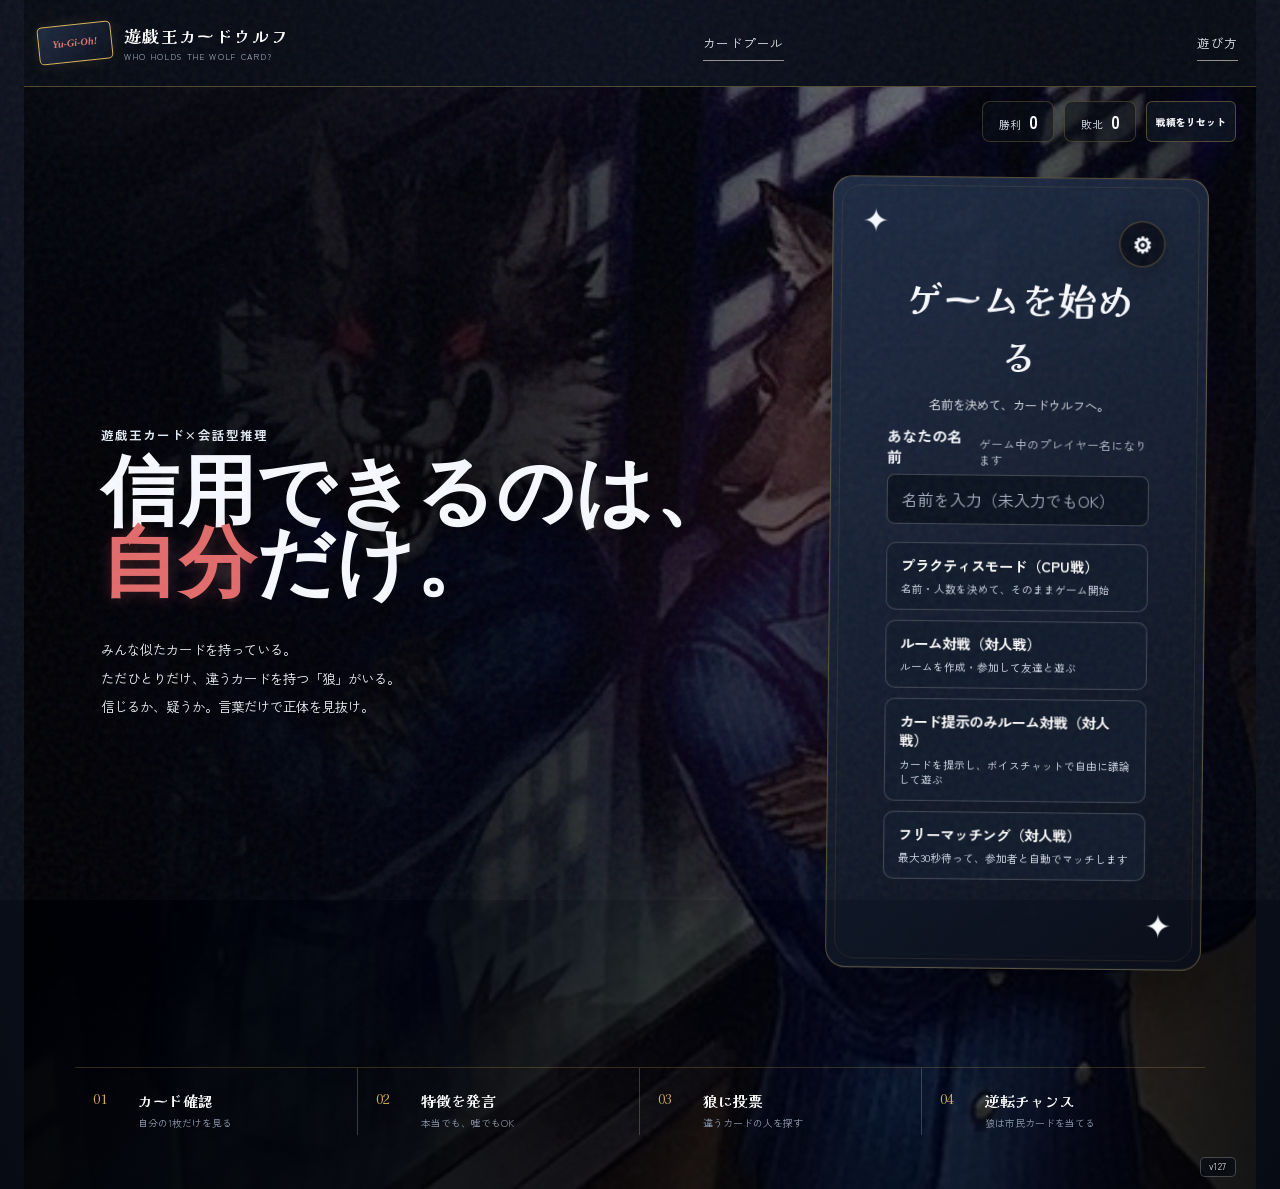
==== index.html @ 49af171d "Add files via upload" ====
<!DOCTYPE html>
<html lang="ja" data-debug-mode="false">
<head>
    <script>document.documentElement.dataset.debugMode=new URLSearchParams(location.search).get("debug")==="1"?"true":"false";</script>
    <meta charset="UTF-8">
    <meta name="viewport" content="width=device-width, initial-scale=1.0">
    <meta name="theme-color" content="#111827">
    <meta name="description" content="遊戯王カードを使って狼カードを見つける会話型推理ゲーム「遊戯王カードウルフ」">
    <title>遊戯王カードウルフ | 会話型カード推理ゲーム</title>
    <link rel="preconnect" href="https://fonts.googleapis.com">
    <link rel="preconnect" href="https://fonts.gstatic.com" crossorigin>
    <link href="https://fonts.googleapis.com/css2?family=Kaisei+Decol:wght@500;700&family=Zen+Kaku+Gothic+New:wght@400;500;700&display=swap" rel="stylesheet">
    <link rel="stylesheet" href="styles.css?v=v127">
</head>
<body>
    <div class="grain" aria-hidden="true"></div>

    <header class="site-header ygo-header">
        <a class="brand" href="#" aria-label="遊戯王カードウルフ トップ">
            <span class="brand-mark ygo-mark" aria-hidden="true"><span>Yu-Gi-Oh!</span></span>
            <span class="brand-copy">
                <strong>遊戯王カードウルフ</strong>
                <small>WHO HOLDS THE WOLF CARD?</small>
            </span>
        </a>
        <button class="text-button" id="poolButton" type="button">カードプール</button>
        <button class="text-button" id="rulesButton" type="button">遊び方</button>
    </header>

    <main>
        <section class="setup-screen" id="setupScreen">
            <div class="hero-copy"><p class="hero-kicker">遊戯王カード×会話型推理</p>
                
                <h1><span class="hero-catch"><span class="catch-line-one">信用できるのは、</span><span class="catch-line-two"><span class="catch-self">自分</span>だけ。</span></span></h1>
                <p class="hero-lead">
                    みんな似たカードを持っている。<br>
                    ただひとりだけ、違うカードを持つ「狼」がいる。<br>
                    信じるか、疑うか。言葉だけで正体を見抜け。
                </p>
                <div class="hero-wolf-art" aria-hidden="true"><img src="assets/wolf-art.jpg" alt=""></div>
            </div>

            <div class="setup-card ygo-setup-card">
                <span class="corner corner-top">✦</span>
                <span class="corner corner-bottom">✦</span>
                <div class="setup-inner">
                    <h2>ゲームを始める</h2>
                    <p>名前を決めて、カードウルフへ。</p>

                    <div class="name-field">
                        <label for="playerName"><strong>あなたの名前</strong><span>ゲーム中のプレイヤー名になります</span></label>
                        <input id="playerName" type="text" maxlength="12" placeholder="名前を入力（未入力でもOK）" autocomplete="off">
                    </div>

                    <div class="mode-select" role="group" aria-label="ゲームモード">
                        <button class="mode-button practice-mode-button" id="soloModeButton" type="button" aria-label="プラクティスモード（CPU戦）">
                            <strong>プラクティスモード（CPU戦）</strong><span>名前・人数を決めて、そのままゲーム開始</span>
                        </button>
                        <button class="mode-button online-mode-button" id="onlineModeButton" type="button" aria-label="ルーム対戦（対人戦）">
                            <strong>ルーム対戦（対人戦）</strong><span>ルームを作成・参加して友達と遊ぶ</span>
                        </button>
                        <button class="mode-button voice-mode-button" id="voiceModeButton" type="button" aria-label="カード提示のみルーム対戦（対人戦）">
                            <strong>カード提示のみルーム対戦（対人戦）</strong><span>カードを提示し、ボイスチャットで自由に議論して遊ぶ</span>
                        </button>
                        <button class="mode-button free-match-mode-button" id="freeMatchButton" type="button" aria-label="フリーマッチング（対人戦）">
                            <strong>フリーマッチング（対人戦）</strong><span>最大30秒待って、参加者と自動でマッチします</span>
                        </button>
                    </div>

                    <div class="setup-actions">
                        <button class="settings-gear-button" id="advancedSettingsButton" type="button" aria-label="ルール設定を開く" title="ルール設定">
                            <span aria-hidden="true">⚙</span>
                            <span>ルール設定</span>
                        </button>
                    </div>
                </div>
            </div>

            <div class="setup-score setup-score-floating" aria-label="戦績">
                <div><span>勝利</span><strong id="winCount">0</strong></div>
                <div><span>敗北</span><strong id="lossCount">0</strong></div>
                <button class="reset-score-button" id="resetScoreButton" type="button">戦績をリセット</button>
            </div>

            <span class="build-version" aria-label="ゲームバージョン v127">v127</span>


            <ol class="rule-strip" aria-label="ゲームの流れ">
                <li><span>01</span><strong>カード確認</strong><small>自分の1枚だけを見る</small></li>
                <li><span>02</span><strong>特徴を発言</strong><small>本当でも、嘘でもOK</small></li>
                <li><span>03</span><strong>狼に投票</strong><small>違うカードの人を探す</small></li>
                <li><span>04</span><strong>逆転チャンス</strong><small>狼は市民カードを当てる</small></li>
            </ol>
        </section>

        <section class="game-screen" id="gameScreen" hidden>
            <div class="game-heading">
                <div>
                    <p class="phase-label" id="phaseLabel">PHASE 1 / 特徴を話す</p>
                    <h1 id="phaseTitle">カードを確認しよう</h1>
                </div>
                <div class="game-heading-actions">
                    <div class="game-score" aria-label="戦績">
                        <div><span>勝利</span><strong id="gameWinCount">0</strong></div>
                        <div><span>敗北</span><strong id="gameLossCount">0</strong></div>
                    </div>
                    <button class="text-button" id="restartButton" type="button">部屋を退出</button>
                </div>
            </div>

            <div class="game-layout">
                <div class="game-top-row">
                    <section class="your-card-panel" aria-labelledby="yourCardTitle">
                        <div class="panel-heading">
                            <div>
                                <p>YOUR CARD</p>
                                <h2 id="yourCardTitle">あなたのカード</h2>
                            </div>
                        </div>
                        <div class="playing-card" id="yourCard"></div>
                    </section>

                    <section class="table-panel player-talk-panel" aria-label="プレイヤーと発言内容">
                        <div class="table-felt">
                            <div class="deck-mark ygo-deck-mark" aria-hidden="true">
                                <span>✦</span>
                                <strong>Yu-Gi-Oh!<br>CARD WOLF</strong>
                                <span>✦</span>
                            </div>
                            <div class="players" id="players"></div>
                        </div>
                    </section>
                </div>

                <section class="action-panel" id="actionPanel" aria-live="polite"></section>
            </div>

            <section class="talk-log" aria-labelledby="talkLogTitle">
                <div class="log-heading">
                    <p id="talkLogTitle">TABLE TALK</p>
                    <span id="logCount">0 messages</span>
                </div>
                <div class="log-list" id="talkLog"></div>
            </section>
        </section>
    </main>


    <dialog class="rules-dialog online-dialog" id="onlineDialog">
        <button class="dialog-close" id="closeOnlineButton" type="button" aria-label="閉じる">×</button>
        <p class="step-label">ONLINE</p>
        <h2 id="onlineDialogTitle">オンラインモード</h2>
        <p class="dialog-note" id="onlineDialogNote">同じURLから参加し、ルームコードで同じゲームに入ります。最大8人。人間が3人未満ならCPUを自動追加します。</p>

        <div class="online-actions">
            <button class="primary-button compact" id="createRoomButton" type="button"><span>新しい部屋を作る</span><span>＋</span></button>
            <div class="join-room-row">
                <input id="roomCodeInput" maxlength="4" minlength="4" inputmode="text" autocomplete="off" placeholder="ルームコード">
                <button class="secondary-button" id="joinRoomButton" type="button">参加</button>
            </div>
        </div>

        <div class="online-lobby" id="onlineLobby" hidden>
            <div class="room-code-card">
                <span>ROOM CODE</span>
                <strong id="onlineRoomCode">----</strong>
                <small>このコードを友達に伝えてください</small>
            </div>
            <div class="online-lobby-head">
                <strong>参加メンバー</strong>
                <span id="onlineLobbyStatus">接続中…</span>
            </div>
            <div class="online-player-list" id="onlinePlayerList"></div>
            <div class="online-player-limit-setting" id="onlinePlayerLimitSettingRow" data-room-setting="max-players">
                <label for="onlineMaxPlayers"><strong>最大人数</strong><span>3〜8人から選択</span></label>
                <select id="onlineMaxPlayers">
                    <option value="3">3人</option>
                    <option value="4" selected>4人</option>
                    <option value="5">5人</option>
                    <option value="6">6人</option>
                    <option value="7">7人</option>
                    <option value="8">8人</option>
                </select>
            </div>
            <div class="online-cpu-setting" id="onlineCpuSettingRow">
                <label for="onlineCpuCount"><strong>CPU追加</strong><span>0人が基本。3人未満なら自動追加</span></label>
                <select id="onlineCpuCount">
                    <option value="0" selected>0人</option>
                    <option value="1">1人</option>
                    <option value="2">2人</option>
                    <option value="3">3人</option>
                </select>
            </div>
            <div class="online-voice-setting" id="onlineVoiceSettingRow" hidden>
                <label class="discussion-time-label" for="onlineDiscussionMinutes"><strong>議論時間</strong><select id="onlineDiscussionMinutes"><option value="60">1分</option><option value="120" selected>2分</option><option value="180">3分</option><option value="300">5分</option></select></label>
                <small class="voice-mode-note">ボイスチャットで自由に議論し、発言ボタンを使わずに遊びます。</small>
            </div>
            <button class="primary-button compact" id="onlineStartButton" type="button"><span>ホストがゲームを開始</span><span>→</span></button>
            <button class="text-button online-leave-button" id="leaveRoomButton" type="button">部屋を退出</button>
        </div>
    </dialog>

    <dialog class="rules-dialog settings-dialog" id="settingsDialog">
        <button class="dialog-close" id="closeSettingsButton" type="button" aria-label="閉じる">×</button>
        <p class="step-label">ADVANCED SETTINGS</p>
        <h2>ルール設定</h2>
        <p class="dialog-note">ゲームの追加設定はここで変更できます。</p>
        <div class="game-settings advanced-settings" aria-label="ルール設定">
            <div class="setting-row">
                <label for="practicePlayerCount"><strong>プラクティスモードの人数設定</strong><span>CPU戦で遊ぶ人数を3〜8人から選択します</span></label>
                <select id="practicePlayerCount">
                    <option value="3">3人</option>
                    <option value="4" selected>4人（おすすめ）</option>
                    <option value="5">5人</option>
                    <option value="6">6人</option>
                    <option value="7">7人</option>
                    <option value="8">8人</option>
                </select>
            </div>
            <div class="setting-row">
                <label for="cardPoolSize"><strong>カードプール選択</strong><span>上から選んだ種類数だけをゲームで使用します。カードプール画面では未使用カードを灰色で表示します。</span></label>
                <select id="cardPoolSize">
                    <option value="40">40種</option>
                    <option value="50">50種</option>
                    <option value="60">60種</option>
                    <option value="70">70種</option>
                    <option value="80">80種</option>
                    <option value="90">90種</option>
                    <option value="100" selected>100種</option>
                </select>
            </div>
            <div class="setting-row">
                <label for="speechCount"><strong>発言回数</strong><span>2回目は逆順、3回目は元の順に戻ります</span></label>
                <select id="speechCount">
                    <option value="3">3回</option>
                    <option value="2" selected>2回（おすすめ）</option>
                    <option value="1">1回</option>
                </select>
            </div>
            <div class="setting-row">
                <label for="liePenalty"><strong>狼の嘘ペナルティ</strong><span>嘘2回または曖昧＋嘘で逆転権なし</span></label>
                <input id="liePenalty" type="checkbox">
            </div>
            <div class="setting-row">
                <label for="noRevote"><strong>再投票をしない</strong><span>同票時も再投票せずランダム決定します</span></label>
                <input id="noRevote" type="checkbox">
            </div>
            <div class="setting-row">
                <label for="showLieCount"><strong>嘘の回数を表示</strong><span>チェックするとゲーム中に嘘の回数を表示します</span></label>
                <input id="showLieCount" type="checkbox">
            </div>
        </div>
        <button class="primary-button compact" id="closeSettingsButtonBottom" type="button">設定を閉じる</button>
    </dialog>

    <dialog class="rules-dialog" id="rulesDialog">
        <button class="dialog-close" id="closeRulesButton" type="button" aria-label="閉じる">×</button>
        <p class="step-label">HOW TO PLAY</p>
        <h2>遊び方</h2>
        <ol>
            <li><span>1</span><p>全員にカードが1枚ずつ配られます。1人だけが<strong>狼カード</strong>、残りは同じ<strong>市民カード</strong>です。自分のカードは見えますが、自分の役割は分かりません。</p></li>
            <li><span>2</span><p>設定した回数だけ、順番にカードの特徴を話します。2回設定では、2回目の発言順が逆になります。前の人と同じ特徴は選べません。</p></li>
            <li><span>3</span><p>全員の発言後、狼だと思う人へ投票します。最多票が市民なら狼の勝利です。</p></li>
            <li><span>4</span><p>最多票が狼なら逆転チャンス。ただし「狼の嘘ペナルティ」がONで、狼が嘘発言を2回するか、曖昧発言と嘘発言をそれぞれ1回すると逆転チャンスを失います。</p></li>
        </ol>
        <p class="dialog-note">同票の場合は、設定により最多票以外のプレイヤーが最多票者だけを対象に1回だけ再投票します。再投票しない設定では従来どおりランダム決定です。</p>
    </dialog>

    <dialog class="rules-dialog pool-dialog" id="poolDialog">
        <button class="dialog-close" id="closePoolButton" type="button" aria-label="閉じる">×</button>
        <p class="step-label">CARD POOL</p>
        <h2>使用カード <span id="poolCount">100</span>種</h2>
        <p class="dialog-note">現在のゲームで使用するカードです。灰色のカードは今回のゲームでは使用されません。</p>
        <div class="pool-grid" id="poolGrid"></div>
    </dialog>
    <script src="data/cards.js"></script>
    <script src="firebase-config.js?v=v127"></script>
    <script src="version-check.js?v=v127"></script>
    <script src="app.js?v=v127"></script>
    <script src="debug.js?v=v127"></script>
</body>
</html>
---- styles.css ----
:root {
    --ink: #202722;
    --cream: #f2ead8;
    --paper: #fffaf0;
    --green: #173f35;
    --green-light: #2f6655;
    --red: #a93f35;
    --gold: #d5ad57;
    --line: rgba(242, 234, 216, 0.22);
    --shadow: 0 22px 60px rgba(8, 25, 20, 0.24);
}

* {
    box-sizing: border-box;
}

html {
    scroll-behavior: smooth;
}

body {
    min-width: 320px;
    min-height: 100vh;
    margin: 0;
    color: var(--cream);
    background:
        radial-gradient(circle at 16% 12%, rgba(64, 127, 103, 0.45), transparent 28rem),
        radial-gradient(circle at 86% 75%, rgba(97, 39, 34, 0.2), transparent 32rem),
        var(--green);
    font-family: "Zen Kaku Gothic New", sans-serif;
}

button,
select {
    font: inherit;
}

button,
a,
select {
    -webkit-tap-highlight-color: transparent;
}

button {
    color: inherit;
}

button:focus-visible,
a:focus-visible,
select:focus-visible {
    outline: 3px solid var(--gold);
    outline-offset: 4px;
}

[hidden] {
    display: none !important;
}

.grain {
    position: fixed;
    inset: 0;
    z-index: 50;
    pointer-events: none;
    opacity: 0.17;
    background-image: url("data:image/svg+xml,%3Csvg viewBox='0 0 180 180' xmlns='http://www.w3.org/2000/svg'%3E%3Cfilter id='n'%3E%3CfeTurbulence type='fractalNoise' baseFrequency='.8' numOctaves='4' stitchTiles='stitch'/%3E%3C/filter%3E%3Crect width='100%25' height='100%25' filter='url(%23n)' opacity='.35'/%3E%3C/svg%3E");
}

.site-header {
    position: relative;
    z-index: 10;
    display: flex;
    width: min(1440px, calc(100% - 48px));
    margin: 0 auto;
    padding: 24px 0;
    align-items: center;
    justify-content: space-between;
    border-bottom: 1px solid var(--line);
}

.brand {
    display: inline-flex;
    color: inherit;
    align-items: center;
    gap: 12px;
    text-decoration: none;
}

.brand-mark {
    position: relative;
    display: grid;
    width: 42px;
    height: 50px;
    border: 1px solid rgba(242, 234, 216, 0.65);
    border-radius: 5px;
    background: rgba(255, 250, 240, 0.08);
    place-items: center;
    transform: rotate(-6deg);
}

.brand-mark span {
    position: absolute;
    font-family: Georgia, serif;
    font-size: 1.05rem;
}

.brand-mark span:first-child {
    top: 5px;
    left: 7px;
}

.brand-mark span:last-child {
    right: 7px;
    bottom: 5px;
    color: #df766c;
    transform: rotate(180deg);
}

.brand-copy {
    display: grid;
}

.brand-copy strong {
    font-family: "Kaisei Decol", serif;
    font-size: 1.05rem;
    letter-spacing: 0.08em;
}

.brand-copy small {
    margin-top: 2px;
    color: rgba(242, 234, 216, 0.58);
    font-size: 0.52rem;
    letter-spacing: 0.2em;
}

.text-button {
    padding: 8px 0;
    border: 0;
    border-bottom: 1px solid rgba(242, 234, 216, 0.6);
    background: transparent;
    font-size: 0.78rem;
    letter-spacing: 0.12em;
    cursor: pointer;
}

main {
    position: relative;
    z-index: 1;
}

.setup-screen,
.game-screen {
    width: min(1440px, calc(100% - 48px));
    margin: 0 auto;
}

.setup-screen {
    display: grid;
    grid-template-columns: minmax(0, 1.15fr) minmax(360px, 0.65fr);
    min-height: calc(100vh - 99px);
    padding: clamp(56px, 9vh, 110px) 0 54px;
    gap: clamp(64px, 9vw, 150px);
    align-items: center;
}

.hero-copy {
    align-self: center;
    animation: rise 700ms cubic-bezier(.2, .8, .2, 1) both;
}

.kicker {
    display: flex;
    margin: 0 0 38px;
    color: rgba(242, 234, 216, 0.68);
    align-items: center;
    gap: 14px;
    font-size: 0.72rem;
    letter-spacing: 0.12em;
}

.kicker span {
    display: inline-block;
    padding: 6px 9px;
    border: 1px solid rgba(242, 234, 216, 0.38);
    color: var(--gold);
    font-size: 0.58rem;
}

.hero-copy h1 {
    margin: 0;
    font-family: "Kaisei Decol", serif;
    font-size: clamp(3.8rem, 7.5vw, 8.6rem);
    font-weight: 700;
    line-height: 0.98;
    letter-spacing: -0.075em;
}

.hero-copy h1 em {
    position: relative;
    color: var(--gold);
    font-style: normal;
}

.hero-copy h1 em::after {
    position: absolute;
    right: -0.08em;
    bottom: -0.05em;
    left: 0.03em;
    height: 0.08em;
    background: var(--red);
    content: "";
    transform: rotate(-2deg);
}

.hero-lead {
    max-width: 650px;
    margin: 36px 0 0;
    color: rgba(242, 234, 216, 0.72);
    font-size: clamp(0.84rem, 1vw, 1rem);
    line-height: 2.1;
}

.setup-card {
    position: relative;
    width: min(100%, 430px);
    min-height: 680px;
    margin-left: auto;
    padding: 14px;
    border-radius: 20px;
    color: var(--ink);
    background: var(--paper);
    box-shadow: 18px 22px 0 rgba(9, 28, 22, 0.34), var(--shadow);
    transform: rotate(2deg);
    animation: card-in 800ms 120ms cubic-bezier(.2, .8, .2, 1) both;
}

.setup-card::before {
    position: absolute;
    inset: 12px;
    border: 1px solid rgba(32, 39, 34, 0.18);
    border-radius: 12px;
    content: "";
}

.corner {
    position: absolute;
    z-index: 2;
    font-family: Georgia, serif;
    font-size: 2rem;
}

.corner-top {
    top: 25px;
    left: 29px;
}

.corner-bottom {
    right: 29px;
    bottom: 25px;
    transform: rotate(180deg);
}

.setup-inner {
    position: relative;
    z-index: 2;
    display: flex;
    min-height: 652px;
    padding: 78px 42px 60px;
    align-items: center;
    flex-direction: column;
    justify-content: center;
    text-align: center;
}

.step-label {
    margin: 0 0 13px;
    color: var(--red);
    font-size: 0.64rem;
    font-weight: 700;
    letter-spacing: 0.2em;
}

.setup-inner h2,
.rules-dialog h2 {
    margin: 0;
    font-family: "Kaisei Decol", serif;
    font-size: clamp(1.65rem, 3vw, 2.4rem);
}

.setup-inner > p:not(.step-label):not(.count-note) {
    margin: 14px 0 0;
    color: rgba(32, 39, 34, 0.62);
    font-size: 0.78rem;
}

.player-count {
    display: grid;
    grid-template-columns: 52px 1fr 52px;
    width: 100%;
    margin: 38px 0 8px;
    align-items: center;
}

.player-count output {
    font-family: "Kaisei Decol", serif;
    font-size: 5.7rem;
    font-weight: 700;
    line-height: 1;
}

.count-control {
    width: 48px;
    height: 48px;
    border: 1px solid rgba(32, 39, 34, 0.34);
    border-radius: 50%;
    background: transparent;
    font-size: 1.5rem;
    cursor: pointer;
    transition: color 160ms ease, background 160ms ease, transform 160ms ease;
}

.count-control:hover:not(:disabled) {
    color: var(--paper);
    background: var(--green);
    transform: scale(1.07);
}

.count-control:disabled {
    opacity: 0.22;
    cursor: not-allowed;
}

.count-note {
    margin: 0 0 36px;
    color: rgba(32, 39, 34, 0.48);
    font-size: 0.68rem;
}

.primary-button {
    display: flex;
    width: 100%;
    padding: 17px 20px;
    border: 1px solid var(--ink);
    border-radius: 3px;
    color: var(--paper);
    background: var(--ink);
    align-items: center;
    justify-content: space-between;
    font-weight: 700;
    cursor: pointer;
    box-shadow: 5px 5px 0 var(--gold);
    transition: transform 160ms ease, box-shadow 160ms ease, background 160ms ease;
}

.primary-button:hover {
    background: var(--red);
    transform: translate(-2px, -2px);
    box-shadow: 7px 7px 0 var(--gold);
}

.primary-button:active {
    transform: translate(4px, 4px);
    box-shadow: 1px 1px 0 var(--gold);
}

.primary-button.compact {
    max-width: 340px;
    margin-top: 24px;
}

.rule-strip {
    display: grid;
    grid-column: 1 / -1;
    grid-template-columns: repeat(4, 1fr);
    margin: 8px 0 0;
    padding: 0;
    border-top: 1px solid var(--line);
    list-style: none;
}

.rule-strip li {
    display: grid;
    padding: 22px 22px 5px 0;
    grid-template-columns: 42px 1fr;
    border-right: 1px solid var(--line);
}

.rule-strip li:last-child {
    border-right: 0;
}

.rule-strip span {
    grid-row: 1 / 3;
    color: var(--gold);
    font-family: "Kaisei Decol", serif;
    font-size: 0.78rem;
}

.rule-strip strong {
    font-family: "Kaisei Decol", serif;
    font-size: 0.92rem;
}

.rule-strip small {
    margin-top: 4px;
    color: rgba(242, 234, 216, 0.5);
    font-size: 0.62rem;
}

.game-screen {
    padding: 42px 0 80px;
    animation: rise 500ms ease both;
}

.game-heading {
    display: flex;
    margin-bottom: 28px;
    align-items: flex-end;
    justify-content: space-between;
}

.phase-label {
    margin: 0 0 8px;
    color: var(--gold);
    font-size: 0.64rem;
    font-weight: 700;
    letter-spacing: 0.2em;
}

.game-heading h1 {
    margin: 0;
    font-family: "Kaisei Decol", serif;
    font-size: clamp(2rem, 4vw, 4.2rem);
    line-height: 1.15;
}

.game-layout {
    display: grid;
    grid-template-columns: minmax(0, 1.2fr) minmax(360px, 0.8fr);
    gap: 24px;
    align-items: start;
}

.table-panel {
    min-width: 0;
    padding: 15px;
    border: 1px solid rgba(242, 234, 216, 0.24);
    border-radius: 42px;
    background: #113128;
    box-shadow: var(--shadow);
}

.table-felt {
    position: relative;
    min-height: 680px;
    padding: 34px;
    overflow: hidden;
    border: 1px solid rgba(213, 173, 87, 0.52);
    border-radius: 30px;
    background:
        radial-gradient(circle at center, rgba(255, 255, 255, 0.055), transparent 50%),
        repeating-linear-gradient(120deg, rgba(255, 255, 255, 0.018) 0 1px, transparent 1px 5px),
        #245747;
}

.table-felt::before {
    position: absolute;
    inset: 20%;
    border: 1px solid rgba(242, 234, 216, 0.13);
    border-radius: 50%;
    content: "";
}

.deck-mark {
    position: absolute;
    top: 50%;
    left: 50%;
    display: grid;
    width: 150px;
    height: 210px;
    border: 1px solid rgba(242, 234, 216, 0.15);
    border-radius: 10px;
    color: rgba(242, 234, 216, 0.15);
    place-items: center;
    text-align: center;
    transform: translate(-50%, -50%) rotate(-5deg);
}

.deck-mark::before {
    position: absolute;
    inset: 7px;
    border: 1px solid currentColor;
    border-radius: 6px;
    content: "";
}

.deck-mark span {
    position: absolute;
    font-family: Georgia, serif;
    font-size: 1.6rem;
}

.deck-mark span:first-child {
    top: 18px;
    left: 20px;
}

.deck-mark span:last-child {
    right: 20px;
    bottom: 18px;
    transform: rotate(180deg);
}

.deck-mark strong {
    font-family: "Kaisei Decol", serif;
    font-size: 1.2rem;
    letter-spacing: 0.12em;
}

.players {
    position: relative;
    z-index: 2;
    display: grid;
    grid-template-columns: repeat(2, minmax(0, 1fr));
    gap: 12px;
}

.player-seat {
    position: relative;
    display: grid;
    min-height: 98px;
    padding: 14px;
    border: 1px solid rgba(242, 234, 216, 0.18);
    border-radius: 8px;
    background: rgba(10, 40, 31, 0.62);
    grid-template-columns: 48px 1fr;
    gap: 13px;
    align-items: center;
    backdrop-filter: blur(8px);
    transition: border-color 200ms ease, background 200ms ease, transform 200ms ease;
}

.player-seat.is-you {
    border-color: rgba(213, 173, 87, 0.65);
}

.player-seat.is-current {
    border-color: var(--gold);
    background: rgba(213, 173, 87, 0.14);
    transform: translateY(-3px);
    animation: seat-pulse 1.6s ease-in-out infinite;
}

.player-seat.is-eliminated {
    border-color: #e37066;
    background: rgba(111, 31, 28, 0.52);
}

.avatar,
.mini-avatar {
    display: grid;
    border: 1px solid rgba(242, 234, 216, 0.38);
    border-radius: 50%;
    color: var(--gold);
    place-items: center;
    font-size: 0.62rem;
    font-weight: 700;
    letter-spacing: 0.08em;
}

.avatar {
    width: 48px;
    height: 48px;
}

.seat-copy {
    min-width: 0;
}

.seat-name {
    display: flex;
    align-items: center;
    gap: 8px;
}

.seat-name strong {
    font-family: "Kaisei Decol", serif;
    font-size: 0.92rem;
}

.seat-name span {
    padding: 2px 5px;
    border: 1px solid rgba(242, 234, 216, 0.2);
    color: rgba(242, 234, 216, 0.52);
    font-size: 0.48rem;
    letter-spacing: 0.08em;
}

.seat-copy p {
    margin: 7px 0 0;
    overflow: hidden;
    color: rgba(242, 234, 216, 0.64);
    font-size: 0.66rem;
    line-height: 1.5;
    text-overflow: ellipsis;
    white-space: nowrap;
}

.vote-count {
    position: absolute;
    top: -7px;
    right: -6px;
    padding: 5px 8px;
    border-radius: 20px;
    color: var(--ink);
    background: var(--gold);
    font-size: 0.6rem;
    font-weight: 700;
}

.role-reveal {
    position: absolute;
    right: 10px;
    bottom: 8px;
    padding: 3px 7px;
    border-radius: 2px;
    font-size: 0.58rem;
    font-weight: 700;
}

.role-reveal.wolf {
    color: #ffe9e6;
    background: var(--red);
}

.role-reveal.citizen {
    color: var(--green);
    background: var(--cream);
}

.play-panel {
    display: grid;
    min-width: 0;
    gap: 20px;
}

.your-card-panel,
.action-panel {
    padding: clamp(22px, 3vw, 34px);
    border-radius: 10px;
    color: var(--ink);
    background: var(--cream);
    box-shadow: var(--shadow);
}

.your-card-panel {
    display: grid;
    grid-template-columns: 1fr auto;
    gap: 12px 24px;
    align-items: center;
}

.panel-heading {
    grid-column: 1 / -1;
    display: flex;
    align-items: flex-start;
    justify-content: space-between;
}

.panel-heading p,
.action-heading > p,
.thinking-state p,
.wolf-reveal p,
.result-banner > p {
    margin: 0 0 5px;
    color: var(--red);
    font-size: 0.58rem;
    font-weight: 700;
    letter-spacing: 0.18em;
}

.panel-heading h2,
.action-heading h2,
.thinking-state h2,
.wolf-reveal h2,
.result-banner h2 {
    margin: 0;
    font-family: "Kaisei Decol", serif;
    font-size: clamp(1.2rem, 2vw, 1.7rem);
}

.secret-tag {
    padding: 5px 8px;
    border: 1px solid rgba(32, 39, 34, 0.24);
    font-size: 0.55rem;
    letter-spacing: 0.08em;
}

.playing-card {
    position: relative;
    display: grid;
    width: 112px;
    height: 156px;
    margin: 8px 0 0 8px;
    border: 1px solid rgba(32, 39, 34, 0.26);
    border-radius: 8px;
    background: var(--paper);
    box-shadow: 8px 9px 0 rgba(32, 39, 34, 0.13);
    place-items: center;
    animation: card-flip 620ms cubic-bezier(.2, .8, .2, 1) both;
}

.playing-card.red {
    color: var(--red);
}

.playing-card.black {
    color: var(--ink);
}

.card-symbol {
    font-family: Georgia, serif;
    font-size: 3.8rem;
}

.card-corner {
    position: absolute;
    display: grid;
    justify-items: center;
    line-height: 0.9;
}

.card-corner strong {
    font-family: Georgia, serif;
    font-size: 1rem;
}

.card-corner small {
    font-family: Georgia, serif;
    font-size: 0.9rem;
}

.card-corner.top {
    top: 9px;
    left: 10px;
}

.card-corner.bottom {
    right: 10px;
    bottom: 9px;
    transform: rotate(180deg);
}

.card-help {
    max-width: 220px;
    margin: 0;
    color: rgba(32, 39, 34, 0.56);
    font-size: 0.72rem;
    line-height: 1.7;
}

.action-panel {
    min-height: 300px;
    background: var(--paper);
}

.action-heading {
    margin-bottom: 22px;
}

.action-heading > span,
.thinking-state span,
.wolf-reveal span,
.result-banner > span {
    display: block;
    margin-top: 8px;
    color: rgba(32, 39, 34, 0.58);
    font-size: 0.7rem;
    line-height: 1.6;
}

.action-heading.danger > p {
    color: var(--red);
}

.choice-list,
.vote-grid {
    display: grid;
    gap: 8px;
}

.choice-button,
.vote-button {
    display: flex;
    width: 100%;
    border: 1px solid rgba(32, 39, 34, 0.18);
    color: var(--ink);
    background: transparent;
    align-items: center;
    text-align: left;
    cursor: pointer;
    transition: color 150ms ease, background 150ms ease, transform 150ms ease;
}

.choice-button {
    padding: 12px 14px;
    justify-content: space-between;
    font-size: 0.74rem;
}

.choice-button:hover,
.vote-button:hover {
    color: var(--paper);
    background: var(--green);
    transform: translateX(4px);
}

.vote-grid {
    grid-template-columns: repeat(2, minmax(0, 1fr));
}

.vote-button {
    padding: 10px;
    gap: 10px;
}

.mini-avatar {
    width: 38px;
    height: 38px;
    flex: 0 0 auto;
    border-color: rgba(32, 39, 34, 0.28);
    color: var(--red);
}

.vote-button:hover .mini-avatar {
    border-color: rgba(255, 250, 240, 0.55);
    color: var(--gold);
}

.vote-button > span:last-child {
    display: grid;
    min-width: 0;
}

.vote-button strong {
    font-family: "Kaisei Decol", serif;
    font-size: 0.76rem;
}

.vote-button small {
    margin-top: 2px;
    overflow: hidden;
    opacity: 0.58;
    font-size: 0.55rem;
    text-overflow: ellipsis;
    white-space: nowrap;
}

.thinking-state,
.wolf-reveal {
    display: flex;
    min-height: 230px;
    align-items: center;
    gap: 24px;
}

.thinking-card,
.wolf-eye {
    display: grid !important;
    width: 88px;
    height: 120px;
    margin: 0 !important;
    flex: 0 0 auto;
    border: 1px solid rgba(32, 39, 34, 0.28);
    border-radius: 7px;
    color: var(--paper) !important;
    background: var(--green);
    box-shadow: 7px 8px 0 var(--gold);
    place-items: center;
    font-family: "Kaisei Decol", serif;
    font-size: 2.5rem !important;
    animation: think 1.4s ease-in-out infinite;
}

.wolf-eye {
    background: var(--red);
    animation: none;
    transform: rotate(-4deg);
}

.guess-controls {
    display: grid;
    grid-template-columns: 1fr 1fr;
    margin-top: 22px;
    gap: 12px;
}

.guess-controls label {
    display: grid;
    color: rgba(32, 39, 34, 0.55);
    gap: 7px;
    font-size: 0.62rem;
    font-weight: 700;
    letter-spacing: 0.1em;
}

.guess-controls select {
    width: 100%;
    padding: 12px;
    border: 1px solid rgba(32, 39, 34, 0.28);
    border-radius: 0;
    color: var(--ink);
    background: var(--cream);
}

.result-banner {
    padding: 24px;
    border-left: 5px solid var(--gold);
    background: rgba(23, 63, 53, 0.07);
}

.result-banner.wolf-win {
    border-color: var(--red);
    background: rgba(169, 63, 53, 0.08);
}

.answer-cards {
    display: grid;
    grid-template-columns: 1fr 1fr;
    margin-top: 14px;
    gap: 10px;
}

.answer-cards div {
    display: grid;
    padding: 12px;
    border: 1px solid rgba(32, 39, 34, 0.16);
}

.answer-cards small {
    color: rgba(32, 39, 34, 0.5);
    font-size: 0.55rem;
}

.answer-cards strong {
    margin-top: 2px;
    font-family: "Kaisei Decol", serif;
    font-size: 1.3rem;
}

.talk-log {
    display: grid;
    grid-template-columns: 170px 1fr;
    margin-top: 24px;
    padding: 26px;
    border-top: 1px solid var(--line);
    border-bottom: 1px solid var(--line);
    gap: 30px;
}

.log-heading p {
    margin: 0;
    color: var(--gold);
    font-size: 0.62rem;
    font-weight: 700;
    letter-spacing: 0.18em;
}

.log-heading span {
    display: block;
    margin-top: 5px;
    color: rgba(242, 234, 216, 0.4);
    font-size: 0.6rem;
}

.log-list {
    display: grid;
    gap: 1px;
}

.empty-log {
    margin: 0;
    color: rgba(242, 234, 216, 0.42);
    font-size: 0.72rem;
}

.log-entry {
    display: grid;
    grid-template-columns: 34px 86px 1fr;
    padding: 10px 0;
    border-bottom: 1px solid rgba(242, 234, 216, 0.09);
    gap: 10px;
    align-items: baseline;
}

.log-entry > span {
    color: var(--gold);
    font-family: "Kaisei Decol", serif;
    font-size: 0.62rem;
}

.log-entry strong {
    font-size: 0.7rem;
}

.log-entry p {
    margin: 0;
    color: rgba(242, 234, 216, 0.66);
    font-size: 0.7rem;
}

.log-entry.system strong,
.log-entry.system p {
    color: #e9c879;
}

.rules-dialog {
    width: min(620px, calc(100% - 32px));
    padding: clamp(28px, 5vw, 54px);
    border: 0;
    border-radius: 10px;
    color: var(--ink);
    background: var(--paper);
    box-shadow: 18px 20px 0 rgba(8, 24, 19, 0.3);
}

.rules-dialog::backdrop {
    background: rgba(7, 22, 17, 0.75);
    backdrop-filter: blur(5px);
}

.dialog-close {
    position: absolute;
    top: 18px;
    right: 18px;
    width: 36px;
    height: 36px;
    border: 1px solid rgba(32, 39, 34, 0.25);
    border-radius: 50%;
    color: var(--ink);
    background: transparent;
    cursor: pointer;
}

.rules-dialog ol {
    display: grid;
    margin: 30px 0 0;
    padding: 0;
    gap: 16px;
    list-style: none;
}

.rules-dialog li {
    display: grid;
    grid-template-columns: 34px 1fr;
    gap: 14px;
}

.rules-dialog li > span {
    display: grid;
    width: 32px;
    height: 32px;
    border-radius: 50%;
    color: var(--paper);
    background: var(--green);
    place-items: center;
    font-family: "Kaisei Decol", serif;
    font-size: 0.76rem;
}

.rules-dialog li p {
    margin: 3px 0 0;
    color: rgba(32, 39, 34, 0.72);
    font-size: 0.78rem;
    line-height: 1.8;
}

.dialog-note {
    margin: 26px 0 0;
    padding: 12px 14px;
    color: rgba(32, 39, 34, 0.58);
    background: var(--cream);
    font-size: 0.68rem;
}

@keyframes rise {
    from { opacity: 0; transform: translateY(24px); }
    to { opacity: 1; transform: translateY(0); }
}

@keyframes card-in {
    from { opacity: 0; transform: translateY(30px) rotate(7deg); }
    to { opacity: 1; transform: translateY(0) rotate(2deg); }
}

@keyframes card-flip {
    from { opacity: 0; transform: rotateY(90deg) translateY(8px); }
    to { opacity: 1; transform: rotateY(0) translateY(0); }
}

@keyframes think {
    50% { transform: translateY(-6px) rotate(3deg); }
}

@keyframes seat-pulse {
    50% { box-shadow: 0 0 0 4px rgba(213, 173, 87, 0.12); }
}

@media (max-width: 1040px) {
    .setup-screen {
        grid-template-columns: 1fr minmax(330px, 0.7fr);
        gap: 50px;
    }

    .game-layout {
        grid-template-columns: 1fr;
    }

    .play-panel {
        grid-template-columns: minmax(280px, 0.7fr) minmax(0, 1.3fr);
        align-items: stretch;
    }

    .action-panel {
        min-height: 100%;
    }
}

@media (max-width: 760px) {
    .site-header,
    .setup-screen,
    .game-screen {
        width: min(100% - 28px, 1440px);
    }

    .brand-copy small {
        display: none;
    }

    .setup-screen {
        grid-template-columns: 1fr;
        padding-top: 48px;
        gap: 54px;
    }

    .hero-copy h1 {
        font-size: clamp(3.5rem, 17vw, 6rem);
    }

    .hero-lead br {
        display: none;
    }

    .setup-card {
        width: min(92%, 430px);
        margin: 0 auto;
        min-height: 680px;
    }

    .setup-inner {
        min-height: 652px;
        padding-right: 28px;
        padding-left: 28px;
    }

    .rule-strip {
        grid-template-columns: 1fr 1fr;
    }

    .rule-strip li:nth-child(2) {
        border-right: 0;
    }

    .game-screen {
        padding-top: 28px;
    }

    .table-panel {
        padding: 8px;
        border-radius: 24px;
    }

    .table-felt {
        min-height: 0;
        padding: 18px;
        border-radius: 17px;
    }

    .table-felt::before,
    .deck-mark {
        display: none;
    }

    .players {
        grid-template-columns: 1fr;
    }

    .player-seat {
        min-height: 84px;
    }

    .play-panel {
        grid-template-columns: 1fr;
    }

    .talk-log {
        grid-template-columns: 1fr;
        padding: 22px 4px;
        gap: 18px;
    }

    .log-entry {
        grid-template-columns: 28px 70px 1fr;
    }
}

@media (max-width: 440px) {
    .kicker {
        align-items: flex-start;
        flex-direction: column;
        gap: 8px;
    }

    .rule-strip {
        grid-template-columns: 1fr;
    }

    .rule-strip li {
        border-right: 0;
    }

    .game-heading {
        align-items: flex-start;
        gap: 15px;
    }

    .game-heading .text-button {
        flex: 0 0 auto;
    }

    .your-card-panel {
        grid-template-columns: auto 1fr;
    }

    .playing-card {
        width: 96px;
        height: 136px;
        margin-left: 0;
    }

    .vote-grid,
    .guess-controls {
        grid-template-columns: 1fr;
    }

    .log-entry {
        grid-template-columns: 28px 1fr;
    }

    .log-entry p {
        grid-column: 2;
    }
}

@media (prefers-reduced-motion: reduce) {
    *,
    *::before,
    *::after {
        scroll-behavior: auto !important;
        animation-duration: 0.01ms !important;
        animation-iteration-count: 1 !important;
        transition-duration: 0.01ms !important;
    }
}

/* Yu-Gi-Oh! card presentation */
.ygo-card-face{width:100%;height:100%;display:flex;align-items:center;justify-content:center;overflow:hidden;border-radius:10px;background:#171717}
.ygo-card-face img{display:block;width:100%;height:100%;object-fit:contain}
.playing-card.ygo{width:190px;height:275px;padding:0;border-radius:12px;overflow:hidden;background:#101010;box-shadow:0 20px 40px rgba(0,0,0,.28)}
.playing-card.ygo .ygo-card-face img{width:100%;height:100%;object-fit:contain}
.player-seat .ygo-thumb{width:48px;height:70px;border-radius:5px;object-fit:contain;background:#111;box-shadow:0 4px 12px rgba(0,0,0,.15)}
.pool-grid{display:grid;grid-template-columns:repeat(auto-fill,minmax(110px,1fr));gap:12px;margin-top:18px;max-height:65vh;overflow:auto;padding-right:4px}
.pool-card{background:rgba(0,0,0,.05);border-radius:10px;padding:7px;text-align:center}
.pool-card img{width:100%;aspect-ratio:0.69;object-fit:contain;border-radius:6px;background:#111}
.pool-card small{display:block;margin-top:6px;font-size:.72rem;line-height:1.25}
.guess-card-grid{display:grid;grid-template-columns:repeat(auto-fill,minmax(90px,1fr));gap:10px;max-height:42vh;overflow:auto;margin:12px 0}
.guess-card-button{border:1px solid rgba(0,0,0,.12);background:#fff;border-radius:8px;padding:5px;cursor:pointer}
.guess-card-button img{width:100%;aspect-ratio:.69;object-fit:contain}
.guess-card-button span{display:block;font-size:.68rem;margin-top:4px}.guess-card-button small{display:block;font-size:.58rem;line-height:1.25;margin-top:2px;color:#555}

/* v7 visual refresh */
body{background:radial-gradient(circle at 50% -20%,rgba(95,70,180,.16),transparent 38%),#0f1014;color:#f5f5f7}
.brand-title,.hero-title{letter-spacing:.04em}
.setup-card{border:1px solid rgba(255,255,255,.10);box-shadow:0 24px 80px rgba(0,0,0,.28)}
.ygo-card-face{background:#111;min-height:0}
.playing-card.ygo{width:210px;height:auto;min-height:300px;padding:0 0 10px;display:flex;flex-direction:column}
.playing-card.ygo .ygo-card-face{height:285px;flex:none}
.your-card-meta{padding:9px 10px 0;text-align:left}
.card-name-jp{font-weight:800;font-size:.95rem;line-height:1.2;color:#fff}
.card-name-en{font-size:.62rem;line-height:1.2;opacity:.55;margin-top:2px}
.card-info-ja{font-size:.66rem;line-height:1.3;opacity:.78;margin-top:4px}
.card-stats{font-size:.74rem;font-weight:800;margin-top:3px;color:#f0c86b}
.pool-dialog{max-width:920px}
.pool-grid{grid-template-columns:repeat(auto-fill,minmax(135px,1fr));gap:10px}
.pool-card{padding:7px;background:rgba(255,255,255,.055);border:1px solid rgba(255,255,255,.08)}
.pool-card img{aspect-ratio:.69;max-height:180px}
.pool-card .card-name-jp{font-size:.78rem}
.pool-card .card-name-en{font-size:.55rem}
.pool-card .card-info-ja,.pool-card .card-stats{font-size:.58rem}
.answer-cards{display:grid;grid-template-columns:repeat(2,minmax(0,1fr));gap:16px}
.answer-cards>div{display:grid;grid-template-columns:82px 1fr;grid-template-rows:auto auto;column-gap:10px;align-items:center;background:rgba(255,255,255,.05);padding:10px;border-radius:12px}
.answer-cards img{grid-row:1/3;width:82px;height:116px;object-fit:contain}
.answer-cards small{opacity:.65}
.answer-cards strong{font-size:.9rem}
.answer-cards em{font-style:normal;font-size:.68rem;opacity:.72}
.action-heading h2,.result-banner h2,.wolf-reveal h2{font-size:clamp(1.25rem,2.2vw,1.8rem);color:#fff}
.action-heading span,.result-banner span,.wolf-reveal span{font-size:.9rem;color:rgba(255,255,255,.78)}
.result-banner{background:rgba(255,255,255,.07);border:1px solid rgba(255,255,255,.14);padding:18px;border-radius:14px}
.result-banner p{font-weight:900;letter-spacing:.1em;color:#f0c86b}
.wolf-reveal{background:rgba(150,40,50,.16);border:1px solid rgba(230,100,110,.3);padding:16px;border-radius:14px}
.wolf-reveal p{font-weight:900;color:#ff9a9a;letter-spacing:.08em}
.choice-button,.vote-button,.primary-button{font-size:.95rem}
@media(max-width:700px){.answer-cards{grid-template-columns:1fr}.playing-card.ygo{width:180px}.playing-card.ygo .ygo-card-face{height:245px}}

/* v8 Yu-Gi-Oh themed shell */
:root{--ygo-gold:#d9b45b;--ygo-blue:#16243b;--ygo-deep:#070b14;--ygo-panel:#111a2b;--ygo-line:rgba(217,180,91,.35)}
body{background:radial-gradient(ellipse at 50% 0%,#263b63 0,#111827 38%,#070b14 100%);color:#f6f7fb;min-height:100vh}
body:before{content:"";position:fixed;inset:0;pointer-events:none;background:linear-gradient(115deg,transparent 0 48%,rgba(217,180,91,.035) 49% 51%,transparent 52%),linear-gradient(65deg,transparent 0 48%,rgba(255,255,255,.02) 49% 51%,transparent 52%);background-size:48px 48px;opacity:.55}
.site-header.ygo-header{background:rgba(7,11,20,.88);border-bottom:1px solid var(--ygo-line);backdrop-filter:blur(12px)}
.ygo-mark{width:74px;height:38px;border:1px solid var(--ygo-gold);border-radius:5px;background:linear-gradient(135deg,#1d2940,#0a0f1c);display:grid;place-items:center;box-shadow:0 0 16px rgba(217,180,91,.12)}
.ygo-mark span{font-family:Georgia,serif;font-size:.64rem;font-weight:800;color:var(--ygo-gold);font-style:italic}
.brand-copy strong{color:#fff}.brand-copy small{color:#aab5c9}
.text-button{color:#e9edf5}.text-button:hover{color:var(--ygo-gold)}
.setup-screen{position:relative}.hero-copy .kicker{color:#b9c4d7}.hero-copy .kicker span{color:var(--ygo-gold);border-color:var(--ygo-line)}
.hero-copy h1{font-family:Georgia,"Times New Roman",serif;text-shadow:0 4px 30px rgba(0,0,0,.4)}
.hero-copy h1 em{color:var(--ygo-gold);font-style:normal}
.hero-lead{color:#c5cedc}
.ygo-setup-card{background:linear-gradient(145deg,rgba(28,42,68,.96),rgba(9,14,25,.98));border:1px solid var(--ygo-line);box-shadow:0 22px 70px rgba(0,0,0,.42),inset 0 0 0 1px rgba(255,255,255,.03)}
.ygo-setup-card:after{content:"";position:absolute;inset:8px;border:1px solid rgba(217,180,91,.11);border-radius:inherit;pointer-events:none}
.corner{color:var(--ygo-gold)!important}.setup-inner h2{color:#fff}.setup-inner>p{color:#b6c0d0}.step-label{color:var(--ygo-gold)!important}
.count-note{color:#8e9bb0!important}
.primary-button{background:linear-gradient(135deg,#c99e42,#efd47c);color:#111827;border:1px solid #f6df9b;box-shadow:0 8px 24px rgba(217,180,91,.2);font-weight:900}
.primary-button:hover{filter:brightness(1.06);transform:translateY(-1px)}
.player-count{border-color:var(--ygo-line);background:#0b1220}.count-control{color:#e9d28b}.player-count output{color:#fff}
.ygo-feature-strip{display:flex;justify-content:center;gap:8px;flex-wrap:wrap;margin:22px auto 0;max-width:760px}.ygo-feature-strip span{font-size:.68rem;letter-spacing:.14em;color:#b8c5d8;border:1px solid rgba(255,255,255,.1);padding:6px 10px;border-radius:4px;background:rgba(10,15,27,.5)}
.rule-strip{border-top-color:rgba(217,180,91,.22)}.rule-strip li{color:#c1ccdc}.rule-strip strong{color:#fff}.rule-strip small{color:#8996aa}
.game-heading h1,.panel-heading h2{color:#fff}.game-heading{border-bottom-color:var(--ygo-line)}
.table-felt{background:radial-gradient(circle,#243d5c,#101a2b 62%,#09101c);border:1px solid rgba(217,180,91,.22);box-shadow:inset 0 0 80px rgba(0,0,0,.3)}
.ygo-deck-mark{color:var(--ygo-gold);border-color:rgba(217,180,91,.35);background:rgba(7,12,22,.52)}
.ygo-deck-mark strong{font-family:Georgia,serif;color:#e9d28b;letter-spacing:.04em}
.play-panel,.talk-log,.your-card-panel,.action-panel{background:rgba(10,16,28,.84);border-color:rgba(255,255,255,.09)}
.playing-card.ygo{background:linear-gradient(145deg,#121a2a,#080d17);border-color:var(--ygo-line);box-shadow:0 12px 35px rgba(0,0,0,.35)}
.card-name-jp{color:#fff}.card-name-en{color:#9aa7bb}.card-info-ja{color:#c2cbd9}.card-stats{color:#efd27a}
.rules-dialog,.pool-dialog{background:#101827;color:#edf2f9;border:1px solid var(--ygo-line);box-shadow:0 30px 100px rgba(0,0,0,.65)}
.rules-dialog h2,.pool-dialog h2{color:#fff}.dialog-note{color:#aab5c7}.rules-dialog li p{color:#c3cbd8}.rules-dialog li span{background:#26364f;color:#efd27a}
.pool-card{background:#0b1220;border-color:rgba(217,180,91,.16)}
.action-heading h2,.result-banner h2,.wolf-reveal h2{color:#fff}.action-heading span,.result-banner span,.wolf-reveal span{color:#b9c4d4}
.choice-button,.vote-button{background:#17243a;border-color:rgba(217,180,91,.18);color:#f4f6fa}.choice-button:hover,.vote-button:hover{border-color:var(--ygo-gold);background:#1d2d48}
.result-banner{background:linear-gradient(145deg,#17243a,#0d1422);border-color:var(--ygo-line)}
.result-banner p{color:#efd27a}.wolf-reveal{background:linear-gradient(145deg,#321d29,#171522);border-color:rgba(239,120,130,.35)}
.wolf-reveal p{color:#ffabb2}.log-entry{border-bottom-color:rgba(255,255,255,.08)}.log-entry p{color:#c8d0dc}.empty-log{color:#7f8ca0}
@media(max-width:700px){.ygo-mark{width:62px}.brand-copy strong{font-size:.82rem}.ygo-feature-strip{margin-top:16px}.rule-strip{display:none}}

/* v9 readability + game settings */
.game-settings{width:100%;margin:4px 0 26px;padding:12px 0;border-top:1px solid rgba(32,39,34,.12);border-bottom:1px solid rgba(32,39,34,.12);display:grid;gap:10px;text-align:left}
.setting-row{display:grid;grid-template-columns:1fr auto;gap:12px;align-items:center}
.setting-row label{display:grid;gap:2px;cursor:pointer}
.setting-row label strong{font-size:.73rem;color:var(--ink)}
.setting-row label span{font-size:.58rem;color:rgba(32,39,34,.52)}
.setting-row select{min-width:128px;padding:8px;border:1px solid rgba(32,39,34,.24);background:var(--paper);color:var(--ink);font-size:.65rem}
.setting-row input{width:20px;height:20px;accent-color:var(--red);cursor:pointer}
.your-card-panel{color:#151a17}
.your-card-panel .panel-heading h2,.your-card-panel .card-name-jp,.your-card-panel .card-stats{color:#151a17}
.your-card-panel .card-name-en,.your-card-panel .card-info-ja{color:#3b433f;opacity:1}
.your-card-panel .card-help{color:#3b433f}
.answer-cards div{background:#fffaf0;color:#151a17}
.answer-cards small,.answer-cards strong,.answer-cards em{color:#151a17!important;opacity:1}
.answer-cards small{font-weight:700}
.result-banner span{color:#222a26!important;opacity:1}
.result-banner p,.result-banner h2{color:#151a17!important}
.result-banner.wolf-win p,.result-banner.wolf-win h2{color:#7e211c!important}
.lie-count{position:absolute;right:10px;top:8px;padding:3px 7px;border-radius:12px;background:#a93f35;color:#fff3ef;font-size:.55rem;font-weight:700}
.action-heading>span{color:#29312d!important;opacity:1}
.vote-button small{color:#3b433f!important;opacity:1}
.guess-card-button span{color:#151a17!important;background:#fffaf0}
@media(max-width:700px){.setting-row{grid-template-columns:1fr auto}.setting-row select{min-width:112px}.game-settings{margin-bottom:18px}}
/* v10 accessibility + reliable interaction fixes */
body, .game-screen, .play-panel, .talk-log, .table-panel { color:#f7f9ff !important; }
.panel-heading h2, .panel-heading p, .card-help, .action-heading h2, .action-heading p, .action-heading > span,
.game-heading h1, .game-heading p, .phase-label, .phase-title, .log-heading p, .log-heading span,
.seat-name strong, .seat-name span, .seat-copy p, .player-clues p, .player-clues b,
.result-banner h2, .result-banner span, .wolf-reveal h2, .wolf-reveal span,
.vote-button strong, .vote-button small, .choice-button, .choice-button span { color:#f7f9ff !important; opacity:1 !important; }
.your-card-panel { background:#0b1220 !important; color:#f7f9ff !important; }
.your-card-panel .panel-heading h2, .your-card-panel .card-name-jp, .your-card-panel .card-stats,
.your-card-panel .card-name-en, .your-card-panel .card-info-ja, .your-card-panel .card-help { color:#f7f9ff !important; }
.your-card-panel .card-stats { color:#ffe08a !important; }
.result-banner, .answer-cards div { color:#f7f9ff !important; }
.result-banner p, .result-banner h2, .result-banner span,
.answer-cards small, .answer-cards strong, .answer-cards em { color:#f7f9ff !important; opacity:1 !important; }
.answer-cards div { background:#18243a !important; border:1px solid rgba(255,255,255,.16); }
.action-heading > span { color:#dbe5f5 !important; }
.log-entry p, .log-entry strong { color:#f7f9ff !important; }
.empty-log, .muted { color:#aebbd0 !important; }
.player-clues { display:flex; flex-direction:column; gap:3px; }
.player-clues p { margin:0; line-height:1.35; }
.player-clues b { color:#ffe08a !important; }
.talk-log .log-list { max-height:none !important; overflow:visible !important; }
.choice-button:disabled, .vote-button:disabled, .primary-button:disabled { opacity:.45; cursor:wait; pointer-events:none; }
.choice-button, .vote-button, .primary-button { color:#fff !important; }

/* v11 readability */
.v11-setting,.v11-setting span,.setup-card label,.setup-card .setting-label,.setup-card .option-label{
  color:#f5f7fb !important;
}
.v11-setting{display:flex;align-items:center;gap:8px;margin-top:12px;font-weight:700}
.v11-setting input{accent-color:#d9b85a}
.v11-vote-summary{
  margin-top:18px;padding:14px 16px;border-radius:14px;
  background:rgba(255,255,255,.08);border:1px solid rgba(255,255,255,.18);
  color:#f7f8fb;box-shadow:0 10px 30px rgba(0,0,0,.18)
}
.v11-vote-title{font-weight:900;font-size:1rem;margin-bottom:8px;color:#fff}
.v11-vote-summary .vote-row{display:flex;justify-content:space-between;gap:12px;padding:7px 0;border-bottom:1px solid rgba(255,255,255,.09);color:#f4f6fa}
.v11-vote-summary .vote-row:last-child{border-bottom:0}
.v11-vote-count{font-weight:900;color:#f0c86b}

/* v12: high-contrast settings and vote totals */
.game-settings .setting-row,
.game-settings .setting-row label,
.game-settings .setting-row label strong,
.game-settings .setting-row label span{
  color:#f7f9fc !important;
}
.game-settings .setting-row label strong{font-weight:900;}
.game-settings .setting-row label span{opacity:.82;}
.game-settings select{color:#fff;background:#1a1c23;border-color:rgba(255,255,255,.25);}
.vote-summary-panel{
  margin:0 0 20px;padding:16px 18px;border-radius:14px;
  background:rgba(255,255,255,.08);
  border:1px solid rgba(255,255,255,.20);
  color:#fff;
}
.vote-summary-panel h3{margin:0 0 4px;color:#fff;font-size:1.1rem;}
.vote-summary-panel p{margin:0 0 8px;color:#e9edf3;font-size:.82rem;}
.vote-summary-panel .vote-row{
  display:flex;justify-content:space-between;align-items:center;
  padding:7px 2px;border-bottom:1px solid rgba(255,255,255,.10);
  color:#f8f9fb;
}
.vote-summary-panel .vote-row:last-child{border-bottom:0;}
.vote-summary-panel .vote-row strong{color:#f0d37a;font-size:1rem;}

/* v13 */
.ambiguous-choice{border-color:rgba(255,220,120,.85)!important;background:linear-gradient(90deg,rgba(255,205,70,.16),rgba(255,255,255,.06))!important;color:#fff7cf!important;box-shadow:0 0 0 1px rgba(255,220,120,.12) inset}
.ambiguous-choice span:last-child{color:#ffe58a;font-weight:900}
.player-seat{position:relative}
.vote-badge{position:absolute;right:12px;top:10px;background:rgba(255,255,255,.14);border:1px solid rgba(255,255,255,.28);color:#fff;font-weight:900;padding:4px 9px;border-radius:999px;font-size:.78rem}

/* v14 CPU thinking visibility */
.cpu-thinking,.thinking,.status-thinking{color:#fff !important;opacity:1 !important;visibility:visible !important;}

/* v15: high-contrast text and CPU thinking */
.setup-card, .setup-card * { color:#f7f9ff !important; }
.setup-card .setting-row label span, .setting-row label span, .setting-row select { color:#f7f9ff !important; }
.setting-row select { background:#172238 !important; border-color:rgba(255,255,255,.25) !important; }
.thinking-state, .thinking-state *, .thinking-text, .muted.thinking-text { color:#f7f9ff !important; opacity:1 !important; }
.thinking-state h2 { color:#ffffff !important; }
.thinking-state span { color:#dce6f5 !important; }
.player-clues .thinking-text { color:#f7f9ff !important; font-weight:700; }
.choice-button.ambiguous-choice { color:#fff3a6 !important; border-color:rgba(255,226,110,.75) !important; background:rgba(185,145,20,.16) !important; }
.choice-button.ambiguous-choice span { color:#fff3a6 !important; }

/* v16 result player cards: keep second clue clear of revealed card name */
.player-seat.is-reveal{
  min-height:138px !important;
  padding-bottom:42px !important;
}
.player-seat.is-reveal .player-clues p{
  white-space:normal !important;
  overflow:visible !important;
  text-overflow:clip !important;
  line-height:1.55 !important;
}
.player-seat.is-reveal .seat-copy{
  padding-right:8px;
}
.player-seat.is-reveal .role-reveal{
  right:10px !important;
  bottom:10px !important;
  max-width:calc(100% - 20px);
  white-space:nowrap;
}
.player-seat.is-reveal .vote-badge{
  right:10px !important;
  top:10px !important;
}
@media (max-width:760px){
  .player-seat.is-reveal{min-height:152px !important;padding-bottom:48px !important;}
  .player-seat.is-reveal .role-reveal{font-size:.62rem !important;}
}

/* v17 readability */
.thinking,.cpu-thinking,.status-thinking,.player-status,.speech-status{
  color:#ffffff !important;
  text-shadow:0 1px 3px rgba(0,0,0,.85);
}

/* v18: revamped setup screen */
.setup-screen{
  position:relative;
  isolation:isolate;
  overflow:hidden;
  min-height:calc(100vh - 80px);
}
.setup-screen::before{
  content:"";
  position:absolute;
  z-index:-3;
  inset:0;
  background:
    linear-gradient(90deg,rgba(3,6,13,.96) 0%,rgba(5,8,16,.82) 38%,rgba(5,8,16,.48) 72%,rgba(5,8,16,.88) 100%),
    url("assets/wolf-art.jpg") center right/cover no-repeat;
  filter:saturate(.88) contrast(1.05);
  transform:scale(1.04);
}
.setup-screen::after{
  content:"";
  position:absolute;
  z-index:-2;
  inset:0;
  background:radial-gradient(circle at 72% 42%,rgba(130,34,48,.22),transparent 34%),linear-gradient(180deg,rgba(0,0,0,.08),rgba(0,0,0,.48));
  pointer-events:none;
}
.hero-copy{position:relative;z-index:1}
.hero-copy h1{font-size:clamp(2.8rem,6vw,5.8rem);line-height:1.02;letter-spacing:.01em}
.hero-catch{display:inline-block;text-shadow:0 5px 28px rgba(0,0,0,.72)}
.hero-wolf-art{display:none}
.setup-card{position:relative;z-index:2}
.name-field{display:grid;gap:7px;margin:12px 0 18px;text-align:left}
.name-field label{display:flex;justify-content:space-between;gap:12px;align-items:end;color:#fff!important}
.name-field label strong{font-size:.92rem}
.name-field label span{font-size:.72rem;color:#dce3ee!important;opacity:.88}
.name-field input{width:100%;box-sizing:border-box;padding:12px 14px;border-radius:8px;border:1px solid rgba(255,255,255,.22);background:#0a1220;color:#fff;font:inherit;outline:none}
.name-field input::placeholder{color:#aeb8c8}
.name-field input:focus{border-color:var(--ygo-gold);box-shadow:0 0 0 3px rgba(217,180,91,.12)}
.setup-score{display:flex;justify-content:center;gap:10px;margin:4px 0 14px}
.setup-score>div{min-width:92px;padding:9px 12px;border:1px solid rgba(255,255,255,.14);border-radius:8px;background:rgba(4,9,18,.58);display:flex;align-items:baseline;justify-content:center;gap:8px}
.setup-score span{color:#d8e0eb;font-size:.78rem}.setup-score strong{color:#fff;font-size:1.35rem}
.setup-actions{display:flex;gap:9px;margin:0 0 12px}
.secondary-button{flex:1;padding:10px 12px;border-radius:7px;border:1px solid rgba(217,180,91,.28);background:rgba(15,25,42,.82);color:#fff;font-weight:800;cursor:pointer}
.secondary-button:hover{background:#1b2b45;border-color:var(--ygo-gold)}
.reset-score-button{border-color:rgba(255,255,255,.16);color:#eef3fa}
.settings-dialog{max-width:640px}
.advanced-settings{margin-top:18px;border:1px solid rgba(255,255,255,.12);padding:14px;border-radius:10px;background:rgba(5,11,21,.58)}
.advanced-settings .setting-row label{color:#fff!important}.advanced-settings .setting-row label span{color:#dfe6ef!important}

/* v18: clearer setup text */
.hero-copy .hero-lead{color:#f0f4f9!important;text-shadow:0 2px 14px rgba(0,0,0,.72)}
.setup-inner>p:not(.step-label){color:#eef3f9!important}

@media(max-width:900px){
  .setup-screen::before{background:linear-gradient(90deg,rgba(3,6,13,.93),rgba(5,8,16,.72)),url("assets/wolf-art.jpg") center/cover no-repeat}
}
@media(max-width:700px){
  .hero-copy h1{font-size:clamp(2.5rem,12vw,4rem)}
  .name-field label{display:grid;gap:3px}
  .setup-actions{flex-direction:column}
}

/* v19 CPU reversal button */
button:not(:disabled) { cursor:pointer; }

/* v21: make both clues reliably visible in result cards */
.player-seat.is-reveal{
  min-height:170px !important;
  height:auto !important;
  overflow:visible !important;
  align-items:start !important;
}
.player-seat.is-reveal .seat-copy{
  min-width:0 !important;
  overflow:visible !important;
}
.player-seat.is-reveal .player-clues{
  display:flex !important;
  flex-direction:column !important;
  gap:5px !important;
  min-width:0 !important;
  overflow:visible !important;
}
.player-seat.is-reveal .player-clues p{
  display:block !important;
  margin:4px 0 0 !important;
  white-space:normal !important;
  overflow:visible !important;
  text-overflow:clip !important;
  max-width:100% !important;
  line-height:1.5 !important;
}
.player-seat.is-reveal .role-reveal{
  bottom:10px !important;
  right:10px !important;
  max-width:calc(100% - 20px) !important;
}
@media (max-width:760px){
  .player-seat.is-reveal{
    min-height:185px !important;
    padding-bottom:50px !important;
  }
}

/* v22: result clue layout - keep both speech lines in normal document flow */
.player-seat.is-reveal{
  grid-template-columns:48px minmax(0,1fr) !important;
  grid-template-rows:auto auto !important;
  align-items:start !important;
  min-height:0 !important;
  height:auto !important;
  overflow:visible !important;
  padding-bottom:12px !important;
}
.player-seat.is-reveal .avatar{grid-column:1;grid-row:1;}
.player-seat.is-reveal .seat-copy{grid-column:2;grid-row:1;min-width:0;overflow:visible;}
.player-seat.is-reveal .player-clues{overflow:visible;}
.player-seat.is-reveal .player-clues p{
  display:block !important;
  margin:4px 0 0 !important;
  white-space:normal !important;
  overflow:visible !important;
  text-overflow:clip !important;
  max-width:none !important;
  line-height:1.5 !important;
}
.player-seat.is-reveal .result-meta{
  grid-column:1 / -1;
  grid-row:2;
  display:flex;
  justify-content:flex-end;
  align-items:center;
  min-width:0;
  margin-top:10px;
  padding-top:8px;
  border-top:1px solid rgba(255,255,255,.12);
}
.player-seat.is-reveal .role-reveal{
  position:static !important;
  display:inline-block;
  max-width:100% !important;
  white-space:normal !important;
  overflow:visible !important;
  text-overflow:clip !important;
}
@media (max-width:760px){
  .player-seat.is-reveal{padding-bottom:10px !important;}
  .player-seat.is-reveal .result-meta{justify-content:flex-start;}
}

/* v23: setup screen spacing and unobtrusive build version */
@media (min-width: 901px){
  .setup-screen{
    padding-left:clamp(18px,3vw,48px);
    padding-right:clamp(18px,3vw,48px);
  }
  .hero-copy{
    padding-left:clamp(6px,1vw,18px);
  }
  .setup-card{
    margin-right:clamp(8px,1.8vw,26px);
    transform:rotate(1deg);
  }
}
.build-version{
  position:absolute;
  right:clamp(12px,2vw,28px);
  bottom:10px;
  z-index:3;
  padding:3px 7px;
  border:1px solid rgba(255,255,255,.10);
  border-radius:5px;
  background:rgba(3,7,14,.34);
  color:rgba(232,238,247,.52);
  font-size:.58rem;
  line-height:1;
  letter-spacing:.08em;
  pointer-events:none;
}
@media (max-width:700px){
  .build-version{bottom:7px;right:10px;font-size:.55rem;}
}

/* v24: reliable result speech layout and setup-screen breathing room */
.player-seat.is-reveal{
  grid-template-columns:48px minmax(0,1fr) !important;
  grid-template-rows:auto auto !important;
  align-items:start !important;
  min-height:0 !important;
  height:auto !important;
  overflow:visible !important;
  padding:14px !important;
}
.player-seat.is-reveal .seat-copy{
  grid-column:2 !important;
  grid-row:1 !important;
  min-width:0 !important;
  overflow:visible !important;
}
.player-seat.is-reveal .player-clues{
  display:flex !important;
  flex-direction:column !important;
  gap:4px !important;
  min-width:0 !important;
  overflow:visible !important;
}
.player-seat.is-reveal .player-clues p{
  display:block !important;
  width:auto !important;
  max-width:none !important;
  margin:5px 0 0 !important;
  color:#f3f6fb !important;
  white-space:normal !important;
  overflow:visible !important;
  text-overflow:clip !important;
  line-height:1.55 !important;
}
.player-seat.is-reveal .result-meta{
  grid-column:1 / -1 !important;
  grid-row:2 !important;
  display:flex !important;
  justify-content:flex-end !important;
  align-items:center !important;
  min-width:0 !important;
  margin-top:10px !important;
  padding-top:8px !important;
  border-top:1px solid rgba(255,255,255,.12) !important;
}
.player-seat.is-reveal .role-reveal{
  position:static !important;
  display:inline-block !important;
  max-width:100% !important;
  white-space:normal !important;
  overflow:visible !important;
  text-overflow:clip !important;
}
.player-seat.is-reveal .vote-badge{
  position:absolute !important;
  top:10px !important;
  right:10px !important;
}
.build-version{
  position:absolute !important;
  right:20px !important;
  bottom:12px !important;
  z-index:50 !important;
  display:block !important;
  margin:0 !important;
  padding:4px 8px !important;
  border:1px solid rgba(255,255,255,.24) !important;
  border-radius:5px !important;
  background:rgba(5,10,18,.58) !important;
  color:#f3f6fb !important;
  text-shadow:0 1px 4px rgba(0,0,0,.85) !important;
  font-size:.58rem !important;
  line-height:1 !important;
  letter-spacing:.08em !important;
  pointer-events:none !important;
  white-space:nowrap !important;
}
@media (min-width:901px){
  .setup-screen{
    padding-left:clamp(28px,4vw,64px) !important;
    padding-right:clamp(28px,4vw,64px) !important;
    gap:clamp(52px,7vw,112px) !important;
  }
  .hero-copy{
    padding-left:clamp(14px,2vw,32px) !important;
  }
  .setup-card{
    margin-right:clamp(18px,2.8vw,42px) !important;
    transform:rotate(.6deg) !important;
  }
}
@media (max-width:900px){
  .setup-screen{padding-left:24px !important;padding-right:24px !important;}
}
@media (max-width:700px){
  .setup-screen{width:calc(100% - 28px) !important;padding-left:0 !important;padding-right:0 !important;}
  .build-version{right:10px !important;bottom:8px !important;}
}


/* v26 online lobby */
.mode-select{
    display:grid;
    grid-template-columns:1fr 1fr;
    width:100%;
    margin:0 0 20px;
    gap:8px;
}
.mode-button{
    min-height:58px;
    padding:10px 12px;
    border:1px solid rgba(32,39,34,.22);
    border-radius:7px;
    color:var(--ink);
    background:rgba(255,250,240,.72);
    text-align:left;
    cursor:pointer;
    transition:background 160ms ease,border-color 160ms ease,transform 160ms ease;
}
.mode-button strong,.mode-button span{display:block}
.mode-button strong{font-size:.82rem}
.mode-button span{margin-top:3px;color:rgba(32,39,34,.55);font-size:.62rem}
.mode-button.is-selected{border-color:var(--gold);background:#fff3ca;box-shadow:inset 0 -3px 0 var(--gold)}
.mode-button:hover{transform:translateY(-1px)}

.online-dialog{
    width:min(560px,calc(100% - 28px));
    max-height:min(88vh,760px);
    overflow:auto;
}
.online-dialog::backdrop{background:rgba(5,10,12,.78);backdrop-filter:blur(5px)}
.online-actions{display:grid;gap:14px;margin-top:24px}
.online-actions .primary-button{margin-top:0}
.join-room-row{display:grid;grid-template-columns:1fr 110px;gap:10px}
.join-room-row input,.online-cpu-setting select{
    min-width:0;
    border:1px solid rgba(32,39,34,.24);
    border-radius:6px;
    padding:12px 14px;
    background:#fffdf6;
    color:var(--ink);
}
.join-room-row input{text-transform:uppercase;letter-spacing:.2em;font-weight:700}
.online-lobby{margin-top:26px;padding-top:22px;border-top:1px solid rgba(32,39,34,.14)}
.room-code-card{
    padding:18px;
    border:1px solid rgba(213,173,87,.55);
    border-radius:10px;
    background:linear-gradient(135deg,#fffaf0,#f3e8c8);
    text-align:center;
}
.room-code-card span,.room-code-card small{display:block;color:rgba(32,39,34,.58);font-size:.62rem;letter-spacing:.16em}
.room-code-card strong{display:block;margin:5px 0;font-family:"Kaisei Decol",serif;font-size:2.6rem;letter-spacing:.2em}
.online-lobby-head{display:flex;margin:20px 0 9px;justify-content:space-between;align-items:center}
.online-lobby-head span{font-size:.65rem;color:rgba(32,39,34,.52)}
.online-player-list{display:grid;gap:7px}
.online-player-row{
    display:grid;grid-template-columns:34px 1fr auto;align-items:center;gap:9px;
    padding:9px 10px;border:1px solid rgba(32,39,34,.12);border-radius:7px;background:rgba(255,255,255,.48)
}
.online-player-row .mini-avatar{width:30px;height:30px}
.online-player-row strong{font-size:.78rem}
.online-player-row small{font-size:.6rem;color:rgba(32,39,34,.5)}
.online-cpu-setting{
    display:grid;grid-template-columns:1fr 110px;align-items:center;gap:12px;
    margin-top:16px;padding:12px 0;border-top:1px solid rgba(32,39,34,.1)
}
.online-cpu-setting label strong,.online-cpu-setting label span{display:block}
.online-cpu-setting label strong{font-size:.76rem}
.online-cpu-setting label span{margin-top:3px;color:rgba(32,39,34,.5);font-size:.58rem}
.online-leave-button{display:block;margin:15px auto 0;color:var(--red)}
.online-card-wait{
    display:grid;min-height:420px;border:1px dashed rgba(242,234,216,.28);
    border-radius:12px;color:rgba(242,234,216,.62);place-items:center;text-align:center
}
@media (max-width:640px){
    .mode-select{grid-template-columns:1fr}
    .join-room-row{grid-template-columns:1fr}
    .online-cpu-setting{grid-template-columns:1fr 100px}
    .room-code-card strong{font-size:2.1rem}
}

/* v27: online mode feedback + readability fixes */
.mode-button{
  color:#f7f9ff !important;
  background:rgba(12,20,34,.92) !important;
  border-color:rgba(255,255,255,.18) !important;
  box-shadow:inset 0 0 0 1px rgba(255,255,255,.025);
}
.mode-button strong{color:#ffffff !important}
.mode-button span{color:#d7e0ec !important;opacity:1 !important}
.mode-button.is-selected{
  color:#111827 !important;
  background:linear-gradient(135deg,#d9b45b,#f0d98b) !important;
  border-color:#f4d88b !important;
  box-shadow:inset 0 -3px 0 #fff2bd,0 5px 18px rgba(217,180,91,.16) !important;
}
.mode-button.is-selected strong{color:#111827 !important}
.mode-button.is-selected span{color:#263247 !important}

/* The dialogs use a light legacy text color in a few places; force clear contrast. */
.rules-dialog .dialog-note,
.pool-dialog .dialog-note{
  color:#f0f4fa !important;
  opacity:1 !important;
}
.rules-dialog li p{color:#edf2f8 !important}
.rules-dialog li p strong{color:#ffffff !important}
.pool-dialog .pool-card .card-name-jp{color:#ffffff !important}
.pool-dialog .pool-card .card-name-en{color:#c9d3e2 !important}
.pool-dialog .pool-card .card-info-ja{color:#dbe4ef !important}
.pool-dialog .pool-card .card-stats{color:#ffe08a !important}

/* Keep the catchphrase's first half together on desktop. */
.hero-catch{white-space:nowrap}
@media(max-width:700px){
  .hero-catch{white-space:normal}
  .hero-catch br{display:none}
}

/* Make the mode switch feel interactive even before opening the online lobby. */
.mode-button:focus-visible{
  outline:3px solid #f0d98b !important;
  outline-offset:3px;
}


/* v29: reliable mode switching, reset behavior, and dialog readability */
.hero-catch{display:inline-flex!important;flex-direction:column!important;white-space:nowrap!important;line-height:.92!important}
.catch-line-one,.catch-line-two{display:block!important;white-space:nowrap!important}
.mode-button{color:#f7f9ff!important;background:#101a2b!important}
.mode-button strong{color:#ffffff!important}
.mode-button span{color:#dfe8f5!important}
.mode-button.is-selected{background:linear-gradient(135deg,#d9b45b,#f0d98b)!important;color:#111827!important}
.mode-button.is-selected strong{color:#111827!important}
.mode-button.is-selected span{color:#263247!important}
.rules-dialog,.pool-dialog,.online-dialog{color:#f2f6fb!important}
.rules-dialog .dialog-note,.pool-dialog .dialog-note{color:#f2f6fb!important;background:#17243a!important}
.rules-dialog li p{color:#f0f4fa!important}
.rules-dialog li p strong{color:#ffffff!important}
.pool-dialog .pool-card small,.pool-dialog .pool-card .card-name-jp{color:#ffffff!important}
.pool-dialog .pool-card .card-name-en{color:#dbe5f2!important}
.pool-dialog .pool-card .card-info-ja{color:#e3eaf3!important}
.pool-dialog .pool-card .card-stats{color:#ffe08a!important}
.online-dialog .dialog-note,.online-dialog .online-lobby-head span,.online-dialog .online-cpu-setting label span{color:#263247!important}
@media(max-width:700px){.hero-catch{font-size:clamp(2.8rem,15vw,5rem)!important}}


/* v33: online lobby contrast and reliable exit controls */
.online-dialog .dialog-note{color:#17243a!important;background:#fffdf6!important;border:1px solid rgba(23,36,58,.16)!important;padding:12px 14px!important;border-radius:8px!important;opacity:1!important}
.online-dialog .room-code-card{color:#17243a!important;background:#fff8df!important}
.online-dialog .room-code-card span,.online-dialog .room-code-card small{color:#263247!important;opacity:1!important}
.online-dialog .room-code-card strong{color:#111827!important;text-shadow:none!important}
.online-dialog .online-lobby-head strong,.online-dialog .online-lobby-head span{color:#17243a!important;opacity:1!important}
.online-dialog .online-player-row{background:#fffdf6!important;color:#17243a!important}
.online-dialog .online-player-row strong{color:#111827!important}
.online-dialog .online-player-row small{color:#334155!important;opacity:1!important}
.online-dialog .online-cpu-setting{color:#17243a!important}
.online-dialog .online-cpu-setting label strong{color:#111827!important}
.online-dialog .online-cpu-setting label span{color:#334155!important;opacity:1!important}
.online-dialog .online-cpu-setting select{color:#111827!important;background:#fffdf6!important}
.online-dialog .online-leave-button{color:#8b1e2d!important;background:#fff4f4!important;border:1px solid rgba(139,30,45,.25)!important;border-radius:6px!important;padding:8px 14px!important;cursor:pointer!important;opacity:1!important}
.online-dialog .online-leave-button:hover{background:#ffe5e5!important}
.online-dialog .join-room-row input{color:#111827!important;background:#fffdf6!important}


/* v41: stabilize online action panel during Firebase state updates */
.action-panel {
  min-height: 360px;
}
.action-panel .choice-list,
.action-panel .vote-grid {
  min-height: 238px;
  align-content: start;
}
.action-panel .choice-button,
.action-panel .vote-button {
  min-height: 48px;
  transform: translateZ(0);
}
.action-panel .choice-button:active,
.action-panel .vote-button:active {
  transform: translateZ(0);
}
.online-action-wait {
  min-height: 230px;
}
@media (max-width: 700px) {
  .action-panel { min-height: 330px; }
  .action-panel .choice-list,
  .action-panel .vote-grid { min-height: 210px; }
}


/* v43: online interaction stability and visual polish */
.hero-copy .kicker{display:block!important}
.hero-kicker{display:block!important;color:#e5edf7!important;font-size:.78rem;letter-spacing:.16em;margin:0 0 10px;font-weight:700}
.catch-line-one{white-space:nowrap!important}
.catch-line-two{white-space:nowrap!important}
.catch-line-two::first-letter{color:inherit}
.catch-line-two{ }
/* Emphasize only the word 自分 in the catchphrase without sacrificing contrast. */
.catch-line-two{font-size:1em}
.catch-line-two{ }
.action-panel .choice-button.is-sending{opacity:.72!important;transform:none!important}
.action-panel .choice-button.is-sending::after{content:"送信中…";font-size:.72em;margin-left:.55em;opacity:.9}
.action-panel .choice-button:disabled{min-height:48px}
.online-dialog .online-cpu-setting label span{font-size:.72rem!important;line-height:1.45!important;color:#1f2937!important}
.online-dialog .online-lobby-head span{font-size:.72rem!important;color:#1f2937!important}
.online-dialog .online-lobby-head strong{font-size:.9rem!important;color:#111827!important}
.online-dialog .online-player-row{min-height:46px}
.online-dialog .online-leave-button{position:relative;z-index:5;pointer-events:auto!important}
@media(max-width:700px){.online-dialog .online-cpu-setting label span{font-size:.76rem!important}}

.catch-self{color:#e26b6b!important;text-shadow:0 2px 16px rgba(226,107,107,.28)}

/* v43: feature list spacing */
.feature-strip,.rule-strip,.howto-list{padding-left:0}
.howto-list li{padding-left:18px!important;margin-left:6px!important}
.howto-list li>span{margin-left:0!important;min-width:30px}
.howto-list li strong,.howto-list li small{margin-left:4px}

/* v43: prevent numbered how-to items from touching the left rule */
.rule-strip li{padding-left:18px!important;box-sizing:border-box}
.rule-strip li>span{flex:0 0 30px;margin-left:0!important}
.rule-strip li strong,.rule-strip li small{margin-left:3px}


/* v45: voice chat mode */
.online-voice-setting{display:grid;grid-template-columns:1fr 120px;gap:14px;align-items:center;margin-top:14px;padding:14px;border:1px solid rgba(23,36,58,.14);border-radius:9px;background:#fffdf6;color:#17243a}
.online-toggle-label{display:flex;gap:10px;align-items:flex-start;cursor:pointer}
.online-toggle-label input{width:20px;height:20px;margin-top:2px;accent-color:#b58a2b}
.online-toggle-label strong,.online-toggle-label small{display:block;color:#17243a!important}
.online-toggle-label strong{font-size:.82rem}
.online-toggle-label small{margin-top:4px;font-size:.68rem;line-height:1.5}
.discussion-time-label{display:grid;gap:5px;color:#17243a}
.discussion-time-label strong{font-size:.72rem;color:#17243a}
.discussion-time-label select{color:#111827;background:#fff;border:1px solid rgba(23,36,58,.25);border-radius:6px;padding:8px}
.voice-discussion-state{min-height:280px;display:grid;place-items:center;text-align:center;align-content:center;gap:12px;color:#f4f7fb}
.voice-discussion-state p{font-size:1rem;font-weight:700;margin:0}
.voice-discussion-state span{color:#d8e0ea;font-size:.78rem}
.voice-timer{font-family:ui-monospace,monospace;font-size:clamp(3rem,10vw,5.2rem);font-weight:800;letter-spacing:.04em;color:#ffe08a;text-shadow:0 3px 18px rgba(0,0,0,.35)}
@media(max-width:700px){.online-voice-setting{grid-template-columns:1fr}.voice-discussion-state{min-height:240px}.voice-timer{font-size:3.5rem}}

/* v47: stable online replay / discussion UI */
.online-replay-wait{margin:14px 0;padding:12px 16px;border-radius:12px;text-align:center;color:#f4f6f8;background:rgba(255,255,255,.08);border:1px solid rgba(255,255,255,.18)}


/* v47: move persistent scores out of the setup card and keep them visible during play */
.setup-score-floating{
  position:absolute;
  top:14px;
  right:20px;
  z-index:4;
  margin:0 !important;
  justify-content:flex-end;
}
.setup-score-floating>div{
  min-width:72px;
  padding:7px 10px;
  background:rgba(5,10,18,.62);
  border-color:rgba(217,180,91,.24);
  box-shadow:0 6px 22px rgba(0,0,0,.18);
}
.setup-score-floating span{font-size:.68rem;color:#dbe4ef}
.setup-score-floating strong{font-size:1.08rem;color:#fff}
.setup-score-floating .reset-score-button{
  flex:0 0 auto;
  min-height:32px;
  padding:6px 9px;
  border:1px solid rgba(217,180,91,.34);
  border-radius:6px;
  background:rgba(10,17,29,.9);
  color:#f4f6fa!important;
  font-size:.62rem;
  font-weight:800;
  cursor:pointer;
  white-space:nowrap;
}
.setup-score-floating .reset-score-button:hover{background:#1b2b45;border-color:var(--ygo-gold)}
.setup-score-floating .reset-score-button:focus-visible{outline:2px solid var(--ygo-gold);outline-offset:2px}
.game-heading-actions{
  display:flex;
  align-items:center;
  gap:18px;
  flex:0 0 auto;
}
.game-score{
  display:flex;
  gap:8px;
}
.game-score>div{
  min-width:70px;
  padding:6px 9px;
  border:1px solid rgba(217,180,91,.25);
  border-radius:7px;
  background:rgba(7,12,22,.58);
  display:flex;
  align-items:baseline;
  justify-content:center;
  gap:6px;
}
.game-score span{font-size:.66rem;color:#dbe4ef}
.game-score strong{font-size:1rem;color:#fff}

/* Keep the right-side header action comfortably inside the viewport. */
.site-header.ygo-header #rulesButton{
  margin-right:18px;
}

@media (min-width:901px){
  .setup-screen{
    padding-top:clamp(72px,10vh,124px);
  }
}
@media (max-width:760px){
  .setup-score-floating{
    top:10px;
    right:8px;
    gap:6px;
  }
  .setup-score-floating>div{
    min-width:64px;
    padding:6px 8px;
  }
  .setup-score-floating .reset-score-button{font-size:.58rem;padding:5px 7px;}
  .setup-score-floating span{font-size:.62rem}
  .setup-score-floating strong{font-size:1rem}
  .site-header.ygo-header #rulesButton{margin-right:8px}
  .game-heading-actions{
    gap:10px;
    flex-wrap:wrap;
    justify-content:flex-end;
  }
  .game-score>div{min-width:60px;padding:5px 7px}
}
@media (max-width:440px){
  .game-heading-actions{
    align-items:flex-end;
    flex-direction:column-reverse;
    gap:8px;
  }
}


/* v49: online room safety, close-button visibility, and replay timer polish */
.online-dialog .dialog-close{
  z-index:20!important;
  width:42px!important;
  height:42px!important;
  top:12px!important;
  right:12px!important;
  border:2px solid #17243a!important;
  border-radius:50%!important;
  background:#fffdf6!important;
  color:#111827!important;
  font-size:1.35rem!important;
  font-weight:900!important;
  line-height:1!important;
  box-shadow:0 3px 10px rgba(0,0,0,.22)!important;
  opacity:1!important;
}
.online-dialog .dialog-close:hover{background:#f3e8c8!important;transform:scale(1.03);}
.online-dialog .dialog-close:focus-visible{outline:3px solid #d9b45b!important;outline-offset:2px;}
.online-dialog{overscroll-behavior:contain;}


/* v58: consolidated build and online UI fixes */
.site-header.ygo-header .brand{padding-left:10px!important;}
.ygo-mark{transform:rotate(-6deg)!important;transform-origin:center center!important;margin-left:4px!important;}
.ygo-mark span{position:static!important;inset:auto!important;display:block!important;transform:none!important;text-align:center!important;white-space:nowrap!important;line-height:1!important;}
.online-dialog .online-lobby-head{padding:10px 12px!important;border:1px solid rgba(23,36,58,.16)!important;border-radius:8px!important;background:#fffdf6!important;}
.online-dialog .online-lobby-head strong{font-size:1rem!important;color:#111827!important;font-weight:900!important;}
.online-dialog .online-lobby-head span{font-size:.86rem!important;color:#111827!important;font-weight:800!important;opacity:1!important;}
.online-dialog .online-cpu-setting{padding:14px!important;border:1px solid rgba(23,36,58,.14)!important;border-radius:8px!important;background:#fffdf6!important;}
.online-dialog .online-cpu-setting label strong{font-size:.9rem!important;color:#111827!important;font-weight:900!important;}
.online-dialog .online-cpu-setting label span{font-size:.82rem!important;line-height:1.5!important;color:#17243a!important;font-weight:600!important;opacity:1!important;}
.online-dialog .online-player-limit-setting label strong,.online-dialog .online-player-limit-setting label span{color:#111827!important;}
.online-dialog .online-player-limit-setting label span{font-size:.78rem!important;line-height:1.4!important;color:#334155!important;}


/* v60: mobile layout, dialog close consistency, and voice-chat UI cleanup */
html,body{overflow-x:hidden;}
.setup-screen,.game-screen,.setup-card,.setup-inner{min-width:0;}

/* Use the same high-contrast close button treatment across every dialog. */
.rules-dialog .dialog-close,.pool-dialog .dialog-close,.settings-dialog .dialog-close,.online-dialog .dialog-close{
  z-index:20!important;
  width:42px!important;
  height:42px!important;
  top:12px!important;
  right:12px!important;
  border:2px solid #17243a!important;
  border-radius:50%!important;
  background:#fffdf6!important;
  color:#111827!important;
  font-size:1.35rem!important;
  font-weight:900!important;
  line-height:1!important;
  box-shadow:0 3px 10px rgba(0,0,0,.22)!important;
  opacity:1!important;
  cursor:pointer!important;
}
.rules-dialog .dialog-close:hover,.pool-dialog .dialog-close:hover,.settings-dialog .dialog-close:hover,.online-dialog .dialog-close:hover{background:#f3e8c8!important;transform:scale(1.03);}
.rules-dialog .dialog-close:focus-visible,.pool-dialog .dialog-close:focus-visible,.settings-dialog .dialog-close:focus-visible,.online-dialog .dialog-close:focus-visible{outline:3px solid #d9b45b!important;outline-offset:2px;}

/* Online player-limit setting: keep the selector inside the card on narrow screens. */
.online-dialog .online-player-limit-setting{
  display:grid!important;
  grid-template-columns:minmax(0,1fr) 110px;
  align-items:center;
  gap:12px;
  margin-top:16px;
  padding:14px!important;
  border:1px solid rgba(23,36,58,.14)!important;
  border-radius:8px!important;
  background:#fffdf6!important;
  color:#17243a!important;
}
.online-dialog .online-player-limit-setting label{min-width:0;}
.online-dialog .online-player-limit-setting label strong,.online-dialog .online-player-limit-setting label span{display:block!important;}
.online-dialog .online-player-limit-setting label strong{font-size:.9rem!important;color:#111827!important;font-weight:900!important;}
.online-dialog .online-player-limit-setting label span{margin-top:4px!important;font-size:.86rem!important;line-height:1.4!important;color:#334155!important;font-weight:700!important;}
.online-dialog .online-player-limit-setting select{width:100%;min-width:0;color:#111827!important;background:#fffdf6!important;border:1px solid rgba(23,36,58,.25)!important;border-radius:6px!important;padding:10px 9px!important;}

/* Mobile: prevent the rotated setup card and fixed-size controls from being clipped. */
@media(max-width:760px){
  .site-header{width:calc(100% - 20px)!important;padding:16px 0!important;gap:10px;}
  .setup-screen{width:calc(100% - 20px)!important;padding:28px 0 54px!important;gap:28px!important;min-height:0!important;}
  .setup-card{width:100%!important;max-width:100%!important;margin:0!important;transform:none!important;min-height:0!important;}
  .setup-inner{min-height:0!important;padding:24px 20px 28px!important;}
  .player-count{grid-template-columns:56px minmax(0,1fr) 56px!important;margin:24px 0 8px!important;}
  .count-control{width:52px!important;height:52px!important;min-width:52px!important;min-height:52px!important;}
  .player-count output{min-width:0;font-size:clamp(4.4rem,20vw,5.7rem);text-align:center;}
  .mode-button{min-height:62px!important;}
  .online-dialog,.rules-dialog,.pool-dialog,.settings-dialog{
    width:calc(100vw - 20px)!important;
    max-width:calc(100vw - 20px)!important;
    max-height:calc(100dvh - 20px)!important;
    margin:auto!important;
    box-sizing:border-box!important;
    overflow:auto!important;
    padding:28px 18px 24px!important;
  }
  .online-dialog .dialog-close,.rules-dialog .dialog-close,.pool-dialog .dialog-close,.settings-dialog .dialog-close{top:10px!important;right:10px!important;}
  .online-dialog .online-player-limit-setting{grid-template-columns:minmax(0,1fr) 96px!important;}
  .online-dialog .online-player-limit-setting label span{font-size:.8rem!important;}
  .online-dialog .online-cpu-setting{grid-template-columns:minmax(0,1fr) 96px!important;}
  .online-dialog .online-voice-setting{grid-template-columns:1fr!important;}
}
@media(max-width:440px){
  .site-header{width:calc(100% - 16px)!important;}
  .setup-screen{width:calc(100% - 16px)!important;}
  .setup-inner{padding-left:16px!important;padding-right:16px!important;}
  .player-count{grid-template-columns:54px minmax(0,1fr) 54px!important;}
  .count-control{width:50px!important;height:50px!important;min-width:50px!important;min-height:50px!important;}
  .online-dialog .online-player-limit-setting,.online-dialog .online-cpu-setting{grid-template-columns:1fr!important;}
}

/* v60: mobile-first setup redesign and simplified start actions */
.mode-select{
  display:grid!important;
  grid-template-columns:1fr 1fr!important;
  gap:10px!important;
  margin:0 0 14px!important;
}
.mode-button{
  min-width:0!important;
  min-height:72px!important;
  padding:12px 14px!important;
  border-radius:10px!important;
  text-align:left!important;
  display:flex!important;
  flex-direction:column!important;
  justify-content:center!important;
  gap:4px!important;
}
.mode-button strong{font-size:.9rem!important;line-height:1.35!important;}
.mode-button span{font-size:.67rem!important;line-height:1.45!important;}
.mode-button.is-selected{transform:none!important;}
.setup-actions{
  display:flex!important;
  justify-content:flex-end!important;
  margin:0 0 10px!important;
}
.settings-gear-button{
  display:inline-flex;
  align-items:center;
  justify-content:center;
  gap:7px;
  min-height:40px;
  padding:7px 12px;
  border:1px solid rgba(217,180,91,.34);
  border-radius:8px;
  background:rgba(10,17,29,.86);
  color:#f4f7fb!important;
  font-weight:800;
  font-size:.72rem;
  cursor:pointer;
}
.settings-gear-button span:first-child{font-size:1.1rem;line-height:1;}
.settings-gear-button:hover{background:#1b2b45;border-color:var(--ygo-gold);}
.settings-gear-button:focus-visible{outline:3px solid #f0d98b;outline-offset:2px;}

/* Reserve a clean top band for persistent results, then place the hero below it. */
@media(max-width:760px){
  html,body{width:100%;max-width:100%;overflow-x:hidden!important;}
  .site-header,
  .setup-screen,
  .game-screen{
    width:calc(100% - 20px)!important;
    max-width:none!important;
    min-width:0!important;
  }
  .site-header{
    padding:12px 0!important;
    gap:7px!important;
    align-items:center!important;
  }
  .site-header .brand{
    min-width:0!important;
    flex:1 1 auto!important;
    gap:8px!important;
    overflow:hidden!important;
  }
  .site-header .brand-copy{
    min-width:0!important;
    overflow:hidden!important;
  }
  .site-header .brand-copy strong{
    display:block!important;
    max-width:100%!important;
    overflow:hidden!important;
    text-overflow:ellipsis!important;
    white-space:nowrap!important;
    font-size:.82rem!important;
    letter-spacing:.045em!important;
  }
  .site-header .text-button{
    flex:0 0 auto!important;
    font-size:.68rem!important;
    letter-spacing:.08em!important;
    padding:7px 0!important;
  }
  .site-header.ygo-header #rulesButton{margin-right:3px!important;}

  .setup-screen{
    display:block!important;
    padding:96px 0 54px!important;
    min-height:0!important;
    overflow:visible!important;
  }
  .setup-score-floating{
    top:12px!important;
    right:2px!important;
    left:auto!important;
    gap:5px!important;
    max-width:calc(100% - 4px)!important;
    justify-content:flex-end!important;
    flex-wrap:nowrap!important;
  }
  .setup-score-floating>div{
    min-width:60px!important;
    padding:6px 7px!important;
  }
  .setup-score-floating span{font-size:.58rem!important;}
  .setup-score-floating strong{font-size:.96rem!important;}
  .setup-score-floating .reset-score-button{
    min-height:30px!important;
    padding:5px 7px!important;
    font-size:.56rem!important;
  }

  .hero-copy{
    width:100%!important;
    max-width:100%!important;
    min-width:0!important;
    padding:0 2px!important;
    margin:0 0 30px!important;
    overflow:hidden!important;
  }
  .hero-kicker{
    max-width:100%!important;
    margin-bottom:8px!important;
    font-size:.68rem!important;
    letter-spacing:.1em!important;
    white-space:normal!important;
  }
  .hero-copy h1{
    width:100%!important;
    max-width:100%!important;
    margin:0!important;
    font-size:clamp(2.35rem,11.2vw,4.15rem)!important;
    line-height:.96!important;
    letter-spacing:-.055em!important;
    overflow:hidden!important;
  }
  .hero-catch{
    display:inline-flex!important;
    max-width:100%!important;
    font-size:inherit!important;
    line-height:.96!important;
    white-space:normal!important;
  }
  .catch-line-one,.catch-line-two{
    display:block!important;
    white-space:nowrap!important;
    max-width:100%!important;
  }
  .hero-copy .hero-lead{
    width:100%!important;
    max-width:100%!important;
    margin-top:22px!important;
    font-size:.9rem!important;
    line-height:1.9!important;
    overflow-wrap:anywhere!important;
    word-break:normal!important;
  }
  .hero-copy .hero-lead br{display:none!important;}

  .setup-card{
    width:100%!important;
    max-width:none!important;
    min-height:0!important;
    margin:0!important;
    transform:none!important;
    padding:10px!important;
    border-radius:18px!important;
  }
  .setup-inner{
    min-height:0!important;
    padding:28px 16px 26px!important;
  }
  .setup-inner h2{font-size:clamp(1.7rem,7.5vw,2.3rem)!important;}
  .setup-inner>p:not(.step-label){font-size:.84rem!important;line-height:1.6!important;}
  .name-field{width:100%!important;}
  .name-field label{width:100%!important;}
  .name-field input{font-size:.95rem!important;}
  .player-count{
    width:100%!important;
    grid-template-columns:54px minmax(0,1fr) 54px!important;
    margin:20px 0 8px!important;
  }
  .count-control{
    width:50px!important;
    min-width:50px!important;
    height:50px!important;
    min-height:50px!important;
  }
  .player-count output{
    min-width:0!important;
    font-size:clamp(3.5rem,18vw,5rem)!important;
    line-height:1!important;
    overflow:hidden!important;
  }
  .count-note{font-size:.68rem!important;line-height:1.5!important;}
  .mode-select{grid-template-columns:1fr!important;}
  .mode-button{width:100%!important;min-height:68px!important;}
  .setup-actions{justify-content:flex-end!important;}
  .settings-gear-button{min-height:42px!important;}
}

@media(max-width:440px){
  .site-header{width:calc(100% - 12px)!important;}
  .setup-screen,.game-screen{width:calc(100% - 12px)!important;}
  .site-header .brand-mark{width:54px!important;height:46px!important;flex:0 0 54px!important;}
  .site-header .brand-copy strong{font-size:.76rem!important;}
  .site-header .text-button{font-size:.62rem!important;}
  .setup-screen{padding-top:92px!important;}
  .setup-score-floating>div{min-width:56px!important;padding:5px 6px!important;}
  .setup-score-floating .reset-score-button{font-size:.52rem!important;padding:5px 6px!important;}
  .hero-copy h1{font-size:clamp(2.15rem,10.5vw,3.65rem)!important;}
  .hero-copy .hero-lead{font-size:.84rem!important;}
  .setup-inner{padding-left:13px!important;padding-right:13px!important;}
}


/* v62: mobile scroll safety, stacked mode buttons, and top-right rule settings */
.mode-select{
  grid-template-columns:1fr!important;
  gap:10px!important;
}
.mode-button{
  width:100%!important;
  min-height:68px!important;
  box-sizing:border-box!important;
}
.setup-actions{
  position:absolute!important;
  top:28px!important;
  right:28px!important;
  margin:0!important;
  z-index:8!important;
}
.settings-gear-button{
  width:46px!important;
  height:46px!important;
  min-height:46px!important;
  padding:0!important;
  border-radius:50%!important;
  gap:0!important;
  font-size:0!important;
  background:rgba(7,13,24,.9)!important;
  box-shadow:0 5px 18px rgba(0,0,0,.28)!important;
}
.settings-gear-button span:first-child{
  font-size:1.35rem!important;
}
.settings-gear-button span:last-child{display:none!important;}

@media(max-width:760px){
  html{
    height:auto!important;
    min-height:100%!important;
    overflow-x:hidden!important;
    overflow-y:auto!important;
  }
  body{
    height:auto!important;
    min-height:100vh!important;
    min-height:100dvh!important;
    overflow-x:hidden!important;
    overflow-y:auto!important;
    touch-action:pan-y!important;
  }
  main{
    overflow:visible!important;
    height:auto!important;
    min-height:0!important;
  }
  .setup-screen{
    display:block!important;
    height:auto!important;
    min-height:calc(100dvh - 80px)!important;
    max-height:none!important;
    overflow:visible!important;
    padding-top:96px!important;
    padding-bottom:120px!important;
  }
  .hero-copy{
    overflow:visible!important;
  }
  .setup-card{
    height:auto!important;
    max-height:none!important;
    overflow:visible!important;
  }
  .setup-inner{
    height:auto!important;
    max-height:none!important;
    overflow:visible!important;
    padding-top:78px!important;
    padding-bottom:34px!important;
  }
  .setup-actions{
    top:22px!important;
    right:22px!important;
  }
  .settings-gear-button{
    width:44px!important;
    height:44px!important;
    min-height:44px!important;
  }
  .mode-select{
    display:grid!important;
    grid-template-columns:1fr!important;
    width:100%!important;
    gap:10px!important;
    margin-top:18px!important;
  }
  .mode-button{
    width:100%!important;
    min-height:72px!important;
    max-width:none!important;
    box-sizing:border-box!important;
  }
}

@media(max-width:440px){
  .setup-screen{
    padding-top:88px!important;
    padding-bottom:120px!important;
  }
  .setup-inner{
    padding-top:72px!important;
  }
  .setup-actions{top:18px!important;right:18px!important;}
  .settings-gear-button{width:42px!important;height:42px!important;min-height:42px!important;}
  .mode-button{min-height:70px!important;padding:11px 14px!important;}
}


/* v62: definitive screen visibility and mobile scrolling */
section.setup-screen[hidden], section.game-screen[hidden]{display:none!important;}
@media(max-width:760px){
  html,body{
    overflow-x:hidden!important;
    overflow-y:auto!important;
    -webkit-overflow-scrolling:touch!important;
    overscroll-behavior-y:auto!important;
  }
  body{touch-action:pan-y!important;}
  main{touch-action:pan-y!important;}
  .setup-screen{
    display:block!important;
    height:auto!important;
    min-height:0!important;
    overflow:visible!important;
    padding-bottom:160px!important;
  }
  .setup-screen[hidden]{display:none!important;}
  .game-screen[hidden]{display:none!important;}
  .setup-card{margin-bottom:28px!important;}
  .mode-select{grid-template-columns:1fr!important;}
}


/* v64: definitive mobile page scrolling fix
   Keep the document itself as the only vertical scroll container.
   Avoid smooth scrolling/touch-action rules that can make short touch swipes
   feel ignored on mobile browsers. */
@media (max-width: 760px){
  html{
    width:100%!important;
    min-width:320px!important;
    height:auto!important;
    min-height:100%!important;
    overflow-x:hidden!important;
    overflow-y:auto!important;
    scroll-behavior:auto!important;
  }
  body{
    width:100%!important;
    min-width:320px!important;
    height:auto!important;
    min-height:100%!important;
    overflow:visible!important;
    overflow-x:hidden!important;
    overflow-y:visible!important;
    touch-action:auto!important;
    overscroll-behavior:auto!important;
    -webkit-overflow-scrolling:auto!important;
  }
  main{
    width:100%!important;
    height:auto!important;
    min-height:0!important;
    overflow:visible!important;
    touch-action:auto!important;
  }
  .setup-screen,
  .game-screen{
    height:auto!important;
    min-height:0!important;
    max-height:none!important;
    overflow:visible!important;
    touch-action:auto!important;
  }
  .setup-screen{
    padding-bottom:180px!important;
  }
}

/* v70: mobile scrolling uses ONE dedicated document-area scroller.
   This avoids mobile browsers fighting between html/body/child scroll containers. */
@media (max-width:760px){
  html{
    width:100%!important;
    height:100%!important;
    min-height:100%!important;
    overflow:hidden!important;
  }
  body{
    width:100%!important;
    height:100%!important;
    min-height:100%!important;
    overflow:hidden!important;
    overscroll-behavior:none!important;
    touch-action:auto!important;
  }
  main{
    width:100%!important;
    height:calc(100dvh - 76px)!important;
    max-height:calc(100dvh - 76px)!important;
    min-height:0!important;
    overflow-x:hidden!important;
    overflow-y:auto!important;
    -webkit-overflow-scrolling:touch!important;
    overscroll-behavior-y:auto!important;
    touch-action:pan-y!important;
    scroll-behavior:auto!important;
  }
  .setup-screen,
  .game-screen{
    width:calc(100% - 12px)!important;
    height:auto!important;
    min-height:0!important;
    max-height:none!important;
    overflow:visible!important;
    touch-action:auto!important;
  }
  .setup-screen{padding-bottom:180px!important;}
  .game-screen{padding-bottom:60px!important;}
  .setup-card,
  .setup-inner,
  .hero-copy,
  .rule-strip{
    overflow:visible!important;
  }
}


/* v70: expanded CPU speech selection */
.clue-category-grid{display:grid;grid-template-columns:repeat(2,minmax(0,1fr));gap:8px;margin:12px 0;}
.clue-category-button{min-height:48px;text-align:left;}
.clue-list-label{margin:8px 0;font-size:.82rem;color:rgba(255,255,255,.72);}
.submenu-choice-list{max-height:420px;overflow:auto;padding-right:3px;}
.clue-back-button{width:100%;margin-top:10px;}
@media (max-width:640px){.clue-category-grid{grid-template-columns:1fr;}.submenu-choice-list{max-height:none;overflow:visible;}.clue-category-button{min-height:50px;}}

/* v70: game screen layout refresh */
.game-layout{display:flex;flex-direction:column;gap:18px;width:100%;}
.game-top-row{display:grid;grid-template-columns:minmax(210px,260px) minmax(0,1fr);gap:18px;align-items:stretch;width:100%;}
.game-top-row .your-card-panel,.game-top-row .player-talk-panel{height:100%;min-width:0;}
.game-top-row .your-card-panel{display:flex;flex-direction:column;align-items:stretch;}
.game-top-row .your-card-panel .playing-card{align-self:center;margin-top:auto;margin-bottom:auto;}
.game-top-row .player-talk-panel .table-felt{height:100%;min-height:0;}
.game-top-row .player-talk-panel .players{height:100%;align-content:start;}
.game-layout > .action-panel{width:100%;min-width:0;}
.choice-button.choice-used{opacity:.52;cursor:not-allowed;filter:saturate(.55);}
.choice-button.choice-used span:last-child{font-size:.72rem;font-weight:800;letter-spacing:.03em;}

@media (max-width:760px){
  .game-top-row{grid-template-columns:1fr;gap:14px;}
  .game-top-row .your-card-panel{min-height:0;}
  .game-top-row .your-card-panel .playing-card{margin:8px auto 12px;}
  .game-top-row .player-talk-panel{min-height:0;}
  .game-layout > .action-panel{margin-top:0;}
}

/* v71: reverse declaration details and clearer mobile option lists */
.guess-card-button .guess-card-meta,
.guess-card-button small.guess-card-meta { display:block; line-height:1.45; }
.guess-card-button small { color:#dbe5f5 !important; opacity:1 !important; }
.clue-category-button, .submenu-choice-list .choice-button { min-height:48px; }


/* v76: clue layout, expanded statements, readable reverse declaration, compact mobile card */
.clue-choice-layout{display:grid;grid-template-columns:minmax(0,1.1fr) minmax(220px,.9fr);gap:18px;align-items:start;margin-top:12px;}
.clue-menu-column,.quick-clue-column{min-width:0;padding:12px;border:1px solid rgba(255,255,255,.10);border-radius:12px;background:rgba(5,10,18,.28);}
.clue-menu-column .clue-list-label,.quick-clue-column .clue-list-label{margin:0 0 9px;font-size:.78rem;font-weight:800;color:#dce5f2;}
.clue-menu-column .clue-category-grid{margin:0;grid-template-columns:1fr;gap:8px;}
.quick-clue-column .basic-clue-list{margin:0;display:grid;gap:8px;}
.quick-clue-column .choice-button{min-height:46px;}
.ambiguous-choice{border-color:rgba(255,218,102,.72)!important;box-shadow:inset 0 0 0 1px rgba(255,218,102,.10);}
.ambiguous-choice span:first-child{color:#ffe27d!important;}
.guess-card-button{background:#0d1726!important;color:#f2f6fb!important;border-color:rgba(217,180,91,.28)!important;}
.guess-card-button span,.guess-card-button small,.guess-card-button .guess-card-meta{color:#151a17!important;background:#f4f0e6!important;}
.guess-card-button span{font-weight:800;}
.guess-card-button small,.guess-card-button .guess-card-meta{font-weight:600;}
@media(max-width:760px){
  .clue-choice-layout{grid-template-columns:1fr;gap:12px;}
  .clue-menu-column,.quick-clue-column{padding:10px;}
  .game-top-row .your-card-panel .playing-card.ygo{width:100%;max-width:360px;min-height:132px;height:auto;display:grid;grid-template-columns:92px minmax(0,1fr);align-items:center;gap:10px;padding:8px;}
  .game-top-row .your-card-panel .playing-card.ygo .ygo-card-face{width:92px;height:116px;min-height:0;border-radius:7px;}
  .game-top-row .your-card-panel .playing-card.ygo .your-card-meta{padding:0 4px 0 0;text-align:left;}
  .game-top-row .your-card-panel .playing-card.ygo .card-name-jp{font-size:.88rem;line-height:1.25;}
  .game-top-row .your-card-panel .playing-card.ygo .card-name-en{font-size:.58rem;line-height:1.25;}
  .game-top-row .your-card-panel .playing-card.ygo .card-info-ja{font-size:.64rem;line-height:1.35;margin-top:3px;}
  .game-top-row .your-card-panel .playing-card.ygo .card-stats{font-size:.68rem;margin-top:3px;}
}
@media(max-width:440px){
  .game-top-row .your-card-panel .playing-card.ygo{grid-template-columns:78px minmax(0,1fr);min-height:112px;}
  .game-top-row .your-card-panel .playing-card.ygo .ygo-card-face{width:78px;height:100px;}
}


/* v80: make false statement choices subtly distinguishable */
.choice-button.lie-choice {
  border-color: rgba(205, 125, 115, .42) !important;
  background: rgba(120, 55, 48, .10) !important;
}
.choice-button.lie-choice:hover {
  border-color: rgba(220, 145, 130, .62) !important;
  background: rgba(135, 65, 55, .15) !important;
}
.choice-button.lie-choice span {
  color: #f4eeee !important;
}

.guess-card-grid{align-content:start}.reverse-search{width:100%;padding:12px;margin:10px 0;border-radius:10px}.vote-tally{display:flex;flex-wrap:wrap;gap:8px;margin:8px 0}.vote-tally span{padding:5px 9px;border-radius:999px;background:#222;color:#fff}

/* v106: card pool selection / inactive cards */
.pool-card.is-unused{filter:grayscale(1);opacity:.38;}
.pool-card.is-unused img{filter:grayscale(1);}
.pool-card .pool-unused-label{display:block;margin-top:5px;font-size:.62rem;color:#aeb7c4!important;}

/* v113: graceful card rendering when images are intentionally absent from the release ZIP. */
.card-image-fallback{width:100%;height:100%;min-height:180px;display:flex;flex-direction:column;align-items:center;justify-content:center;gap:8px;padding:14px;text-align:center;box-sizing:border-box;background:linear-gradient(145deg,#182233,#0b111b);color:#f5f7fa;}
.card-image-fallback strong{font-size:1rem;line-height:1.35;}
.card-image-fallback span,.card-image-fallback small{font-size:.72rem;color:#c7d0dc;line-height:1.4;}


/* v113 debug mode */
.debug-panel{position:fixed;right:16px;bottom:16px;z-index:9999;width:min(360px,calc(100vw - 32px));max-height:70vh;overflow:auto;padding:14px;border:1px solid rgba(255,255,255,.18);border-radius:14px;background:rgba(17,24,39,.96);color:#fff;box-shadow:0 14px 40px rgba(0,0,0,.35);font-family:"Zen Kaku Gothic New",sans-serif}.debug-panel-header{display:flex;justify-content:space-between;gap:12px;align-items:center;margin-bottom:8px}.debug-panel-header strong{letter-spacing:.12em;font-size:.82rem}.debug-panel-header span{font-size:.75rem;opacity:.72}.debug-state{font-size:.78rem;opacity:.78;margin:6px 0 10px}.debug-player-row{display:flex;justify-content:space-between;align-items:center;gap:10px;padding:8px 0;border-top:1px solid rgba(255,255,255,.1)}.debug-player-row strong{display:block;font-size:.85rem}.debug-player-row small{opacity:.65;font-size:.7rem}.debug-vote-controls{display:flex;align-items:center;gap:4px}.debug-vote-controls button{width:30px;height:30px;border:1px solid rgba(255,255,255,.2);border-radius:6px;background:#263244;color:#fff;font-size:1rem;cursor:pointer}.debug-vote-controls input{width:52px;height:30px;border:1px solid rgba(255,255,255,.2);border-radius:6px;background:#0f172a;color:#fff;text-align:center}.debug-actions{display:grid;grid-template-columns:repeat(2,minmax(0,1fr));gap:6px;margin-top:10px}.debug-actions button{border:1px solid rgba(255,255,255,.15);border-radius:7px;background:#263244;color:#fff;padding:7px 6px;font-size:.72rem;cursor:pointer}.debug-actions button:hover,.debug-vote-controls button:hover{background:#344258}.debug-message{min-height:1.2em;font-size:.72rem;opacity:.78;margin:9px 0 0}.debug-muted{font-size:.75rem;opacity:.65}html[data-debug-mode="true"] .build-version{background:#7f1d1d!important}
/* v113: debug controls must always receive pointer input. */
html[data-debug-mode="true"] .debug-panel{pointer-events:auto!important;user-select:none!important}
html[data-debug-mode="true"] .debug-panel button{pointer-events:auto!important;cursor:pointer!important;position:relative;z-index:10000}

/* v118: explicit negative-clue and mobile scroll affordances */
.clue-negative-button{border-color:rgba(239,210,122,.42)!important;}
.clue-choice-layout .quick-clue-column{order:1;}
.clue-choice-layout .clue-menu-column{order:2;}
@media(max-width:760px){.clue-choice-layout .quick-clue-column{order:1;}.clue-choice-layout .clue-menu-column{order:2;}.clue-choice-layout button{touch-action:pan-y;}}

/* v127: Free matching is a fixed 4-player mode; never show the room max-player setting while waiting. */
#onlineDialog.free-match-waiting #onlinePlayerLimitSettingRow,
#onlineDialog.free-match-waiting #onlinePlayerLimitSettingRow * { display: none !important; }


/* v127: mobile viewport compacting. Keep the whole game comfortably inside narrow phone screens. */
@media (max-width:760px){
  .site-header{min-height:54px!important;padding:8px 12px!important;}
  .brand-copy strong{font-size:.82rem!important;}
  .setup-screen{padding-top:22px!important;gap:22px!important;width:calc(100% - 12px)!important;}
  .hero-copy h1{font-size:clamp(2rem,9.5vw,3rem)!important;margin:0 0 10px!important;}
  .hero-lead{font-size:.78rem!important;line-height:1.65!important;margin:0!important;}
  .setup-card{padding:0!important;transform:none!important;}
  .setup-inner{padding:18px 16px!important;}
  .setup-inner h2{font-size:1.25rem!important;margin-bottom:8px!important;}
  .setup-inner>p:not(.step-label){font-size:.72rem!important;margin:0 0 10px!important;}
  .name-field{margin:8px 0 12px!important;}
  .mode-select{gap:7px!important;}
  .mode-button{min-height:54px!important;padding:9px 11px!important;}
  .mode-button strong{font-size:.78rem!important;}
  .mode-button span{font-size:.64rem!important;line-height:1.3!important;}
  .setup-actions{margin-bottom:4px!important;}
  .rule-strip{display:grid!important;grid-template-columns:1fr 1fr!important;gap:6px!important;margin-top:4px!important;padding-bottom:70px!important;}
  .rule-strip li{padding:7px 8px!important;font-size:.68rem!important;}
  .rule-strip li small{font-size:.58rem!important;}
  .setup-score-floating{position:static!important;margin:0 auto 8px!important;transform:none!important;}
  .setup-score>div{min-width:74px!important;padding:6px 8px!important;}
  .setup-score strong{font-size:1.1rem!important;}
  .online-dialog{width:min(calc(100vw - 20px),520px)!important;max-height:calc(100dvh - 20px)!important;margin:auto!important;padding:16px!important;}
  .online-dialog .dialog-note{margin:12px 0!important;}
  .online-dialog .online-player-list{max-height:28vh!important;overflow:auto!important;}
  .game-screen{width:calc(100% - 12px)!important;}
  .game-heading{gap:8px!important;padding-top:8px!important;}
  .game-heading h1{font-size:1.2rem!important;}
  .game-heading .phase-label{font-size:.62rem!important;}
  .game-layout{gap:10px!important;}
  .game-top-row{gap:9px!important;}
  .action-panel{padding:10px!important;}
  .action-panel .choice-list,.action-panel .vote-grid{min-height:0!important;}
}
@media (max-width:420px){
  .setup-screen{padding-top:16px!important;gap:16px!important;}
  .hero-copy h1{font-size:clamp(1.8rem,9vw,2.5rem)!important;}
  .hero-lead{font-size:.7rem!important;}
  .setup-inner{padding:14px 12px!important;}
  .mode-button{min-height:50px!important;padding:8px 9px!important;}
  .mode-button strong{font-size:.72rem!important;}
  .mode-button span{font-size:.59rem!important;}
  .rule-strip{grid-template-columns:1fr!important;}
}


/* v127: compact mobile layout. Earlier mobile rules were additive and some
   late overrides restored desktop-sized cards, headings, and panel spacing.
   Keep the document within the phone viewport while preserving normal scroll. */
@media (max-width: 600px){
  html,body{font-size:15px!important;}
  .site-header{min-height:46px!important;height:46px!important;padding:6px 9px!important;}
  .site-header .brand{gap:6px!important;}
  .site-header .brand-mark{width:30px!important;height:30px!important;}
  .site-header .brand-copy strong{font-size:.68rem!important;line-height:1.1!important;}
  .site-header .text-button{font-size:.58rem!important;padding:5px 3px!important;}
  main{height:calc(100dvh - 46px)!important;max-height:calc(100dvh - 46px)!important;}
  .setup-screen,.game-screen{width:calc(100% - 8px)!important;margin:0 auto!important;}
  .setup-screen{padding:12px 0 80px!important;gap:12px!important;}
  .hero-copy{margin:0 0 8px!important;padding:0!important;}
  .hero-kicker{font-size:.56rem!important;margin-bottom:4px!important;}
  .hero-copy h1{font-size:clamp(1.45rem,8vw,2.2rem)!important;line-height:1!important;margin:0 0 6px!important;}
  .hero-copy .hero-lead{font-size:.62rem!important;line-height:1.45!important;margin-top:6px!important;}
  .hero-wolf-art{display:none!important;}
  .setup-card{width:100%!important;max-width:none!important;border-radius:12px!important;}
  .setup-inner{padding:10px 10px 12px!important;}
  .setup-inner h2{font-size:1rem!important;margin:0 0 4px!important;}
  .setup-inner>p:not(.step-label){font-size:.58rem!important;margin:0 0 6px!important;}
  .name-field{margin:5px 0 7px!important;}
  .name-field label strong{font-size:.62rem!important;}
  .name-field label span{font-size:.52rem!important;}
  .name-field input{height:34px!important;font-size:.78rem!important;padding:5px 8px!important;}
  .mode-select{gap:5px!important;}
  .mode-button{min-height:45px!important;padding:6px 8px!important;border-radius:8px!important;}
  .mode-button strong{font-size:.62rem!important;line-height:1.2!important;}
  .mode-button span{font-size:.51rem!important;line-height:1.25!important;}
  .setup-actions{margin-top:5px!important;}
  .settings-gear-button{min-height:32px!important;font-size:.6rem!important;padding:5px 8px!important;}
  .rule-strip{gap:4px!important;margin-top:4px!important;padding-bottom:18px!important;}
  .rule-strip li{padding:5px 6px!important;font-size:.54rem!important;}
  .rule-strip li small{font-size:.48rem!important;}
  .setup-score-floating{gap:3px!important;margin:0 auto 4px!important;}
  .setup-score>div{min-width:50px!important;padding:4px 5px!important;}
  .setup-score span{font-size:.48rem!important;}
  .setup-score strong{font-size:.8rem!important;}
  .setup-score-floating .reset-score-button{min-height:24px!important;padding:3px 5px!important;font-size:.45rem!important;}

  .game-screen{padding:6px 0 24px!important;}
  .game-heading{padding-top:3px!important;gap:5px!important;margin-bottom:6px!important;}
  .game-heading h1{font-size:.9rem!important;line-height:1.15!important;}
  .game-heading .phase-label{font-size:.48rem!important;}
  .game-heading-actions{gap:4px!important;}
  .game-score>div{min-width:42px!important;padding:3px 4px!important;}
  .game-score span{font-size:.45rem!important;}
  .game-score strong{font-size:.72rem!important;}
  .game-heading .text-button{font-size:.5rem!important;padding:5px 6px!important;}
  .game-layout{gap:6px!important;}
  .game-top-row{gap:6px!important;}
  .game-top-row .your-card-panel{padding:6px!important;}
  .your-card-panel .panel-heading{margin-bottom:3px!important;}
  .your-card-panel .panel-heading p{font-size:.45rem!important;}
  .your-card-panel .panel-heading h2{font-size:.68rem!important;}
  .game-top-row .your-card-panel .playing-card.ygo{width:min(100%,250px)!important;min-height:82px!important;grid-template-columns:58px minmax(0,1fr)!important;gap:6px!important;padding:5px!important;}
  .game-top-row .your-card-panel .playing-card.ygo .ygo-card-face{width:58px!important;height:74px!important;}
  .game-top-row .your-card-panel .playing-card.ygo .card-name-jp{font-size:.62rem!important;}
  .game-top-row .your-card-panel .playing-card.ygo .card-name-en{font-size:.43rem!important;}
  .game-top-row .your-card-panel .playing-card.ygo .card-info-ja{font-size:.46rem!important;line-height:1.25!important;}
  .game-top-row .your-card-panel .playing-card.ygo .card-stats{font-size:.48rem!important;}
  .game-top-row .player-talk-panel{padding:6px!important;}
  .table-panel{padding:4px!important;border-radius:10px!important;}
  .table-felt{padding:6px!important;border-radius:8px!important;}
  .players{gap:4px!important;}
  .player-seat{min-height:48px!important;padding:5px!important;border-radius:7px!important;}
  .player-seat strong{font-size:.58rem!important;}
  .player-seat small{font-size:.46rem!important;}
  .action-panel{padding:6px!important;border-radius:10px!important;}
  .action-panel .panel-heading h2{font-size:.72rem!important;}
  .action-panel .panel-heading p{font-size:.46rem!important;}
  .clue-choice-layout{gap:6px!important;margin-top:5px!important;}
  .clue-menu-column,.quick-clue-column{padding:6px!important;border-radius:8px!important;}
  .clue-menu-column .clue-list-label,.quick-clue-column .clue-list-label{font-size:.56rem!important;margin-bottom:5px!important;}
  .clue-category-button,.submenu-choice-list .choice-button,.quick-clue-column .choice-button{min-height:38px!important;padding:6px!important;font-size:.58rem!important;}
  .choice-button span:last-child{font-size:.48rem!important;}
  .talk-log{padding:8px 2px!important;gap:6px!important;}
  .log-entry{grid-template-columns:22px 54px 1fr!important;font-size:.55rem!important;}
  .log-entry p{line-height:1.35!important;}
  .online-dialog{width:calc(100vw - 12px)!important;max-width:none!important;max-height:calc(100dvh - 12px)!important;padding:9px!important;border-radius:10px!important;}
  .online-dialog .online-lobby-head{padding:6px 8px!important;}
  .online-dialog .online-lobby-head strong{font-size:.7rem!important;}
  .online-dialog .online-lobby-head span{font-size:.55rem!important;}
  .online-dialog .online-player-list{max-height:22vh!important;}
  .online-dialog .online-player-row{min-height:34px!important;padding:5px 7px!important;}
  .online-dialog .online-player-row strong{font-size:.58rem!important;}
  .online-dialog .online-player-row small{font-size:.48rem!important;}
  .online-dialog .online-leave-button{padding:5px 8px!important;font-size:.55rem!important;}
}

/* v127: restore reliable document scrolling and remove the oversized mobile
   overrides introduced by the recent viewport experiments. The document is
   the only vertical scroller on phones; no fixed-height main container. */
@media (max-width: 760px){
  html{
    width:100%!important;
    height:auto!important;
    min-height:100%!important;
    overflow-x:hidden!important;
    overflow-y:auto!important;
    scroll-behavior:auto!important;
  }
  body{
    width:100%!important;
    height:auto!important;
    min-height:100dvh!important;
    overflow-x:hidden!important;
    overflow-y:auto!important;
    touch-action:pan-y!important;
    overscroll-behavior-y:auto!important;
    -webkit-overflow-scrolling:touch!important;
  }
  main{
    width:100%!important;
    height:auto!important;
    max-height:none!important;
    min-height:0!important;
    overflow:visible!important;
    touch-action:pan-y!important;
  }
  .site-header{height:auto!important;min-height:52px!important;padding:7px 10px!important;}
  .site-header .brand-mark{width:44px!important;height:36px!important;}
  .site-header .brand-copy strong{font-size:.72rem!important;}
  .setup-screen,.game-screen{width:calc(100% - 16px)!important;max-width:none!important;margin:0 auto!important;height:auto!important;min-height:0!important;overflow:visible!important;}
  .setup-screen{padding:18px 0 42px!important;gap:16px!important;}
  .hero-copy{padding:0!important;margin:0!important;}
  .hero-copy h1{font-size:clamp(1.9rem,8.5vw,2.7rem)!important;line-height:1.05!important;letter-spacing:0!important;margin:0 0 8px!important;}
  .hero-copy .hero-lead{font-size:.72rem!important;line-height:1.55!important;margin:0!important;}
  .hero-kicker,.hero-copy .kicker{font-size:.58rem!important;margin-bottom:5px!important;}
  .setup-card{width:100%!important;margin:0!important;transform:none!important;border-radius:12px!important;}
  .setup-inner{padding:16px 12px 18px!important;min-height:0!important;height:auto!important;overflow:visible!important;}
  .setup-inner h2{font-size:1.05rem!important;line-height:1.2!important;margin:0 0 5px!important;}
  .setup-inner>p:not(.step-label){font-size:.66rem!important;line-height:1.45!important;margin:0 0 8px!important;}
  .name-field{margin:7px 0 10px!important;gap:4px!important;}
  .name-field label strong{font-size:.68rem!important;}
  .name-field label span{font-size:.55rem!important;}
  .name-field input{height:38px!important;font-size:.82rem!important;padding:6px 9px!important;}
  .mode-select{display:grid!important;grid-template-columns:1fr!important;gap:6px!important;margin:8px 0 12px!important;}
  .mode-button{width:100%!important;min-height:48px!important;padding:7px 9px!important;border-radius:8px!important;}
  .mode-button strong{font-size:.67rem!important;line-height:1.25!important;}
  .mode-button span{font-size:.55rem!important;line-height:1.3!important;}
  .setup-actions{position:static!important;margin:6px 0!important;}
  .settings-gear-button{width:38px!important;height:38px!important;min-height:38px!important;}
  .rule-strip{grid-template-columns:1fr 1fr!important;gap:5px!important;padding-bottom:8px!important;margin-top:5px!important;}
  .rule-strip li{padding:5px!important;font-size:.52rem!important;}
  .rule-strip li small{font-size:.45rem!important;}
  .setup-score-floating{position:static!important;margin:0 auto 5px!important;transform:none!important;}
  .setup-score>div{min-width:56px!important;padding:5px 6px!important;}
  .setup-score span{font-size:.5rem!important;}
  .setup-score strong{font-size:.82rem!important;}
  .game-screen{padding:8px 0 30px!important;}
  .game-heading h1{font-size:1rem!important;}
  .game-layout{gap:8px!important;}
  .game-top-row{grid-template-columns:1fr!important;gap:8px!important;}
  .action-panel{padding:7px!important;}
  .clue-choice-layout{gap:7px!important;}
  .clue-category-button,.submenu-choice-list .choice-button,.quick-clue-column .choice-button{min-height:40px!important;padding:6px!important;font-size:.6rem!important;}
  .online-dialog{width:calc(100vw - 18px)!important;max-width:none!important;max-height:calc(100dvh - 18px)!important;overflow:auto!important;}
}
@media (max-width:420px){
  .setup-screen,.game-screen{width:calc(100% - 12px)!important;}
  .hero-copy h1{font-size:clamp(1.75rem,8.3vw,2.25rem)!important;}
  .hero-copy .hero-lead{font-size:.66rem!important;}
  .mode-button{min-height:46px!important;}
}

/* v127: a free-match room never displays its generated internal room code. */
#onlineDialog.free-match-waiting .room-code-card,
html[data-free-matched-room="true"] #onlineDialog .room-code-card{display:none!important;}

/* v127: definitive mobile layout/scroll restoration.
   Earlier revisions accumulated several contradictory mobile rules, including
   a fixed-height <main> scroll container. On iOS that made the page feel
   stuck and also enlarged the setup screen through nested viewport sizing.
   Return to normal document scrolling and use compact, width-bound content. */
@media (max-width: 760px){
  html,
  body{
    width:100%!important;
    min-width:0!important;
    height:auto!important;
    min-height:100%!important;
    max-height:none!important;
    overflow-x:hidden!important;
    overflow-y:visible!important;
    touch-action:auto!important;
    overscroll-behavior:auto!important;
    -webkit-overflow-scrolling:auto!important;
    scroll-behavior:auto!important;
  }
  main{
    width:100%!important;
    height:auto!important;
    min-height:0!important;
    max-height:none!important;
    overflow:visible!important;
    overflow-x:visible!important;
    overflow-y:visible!important;
    touch-action:auto!important;
  }
  .site-header{
    height:auto!important;
    min-height:44px!important;
    padding:5px 8px!important;
  }
  .site-header .brand{gap:5px!important;}
  .site-header .brand-mark{width:30px!important;height:28px!important;}
  .site-header .brand-copy strong{font-size:.66rem!important;line-height:1.1!important;}
  .site-header .text-button{font-size:.52rem!important;padding:4px 3px!important;}

  .setup-screen,
  .game-screen{
    display:block!important;
    width:calc(100% - 12px)!important;
    max-width:none!important;
    height:auto!important;
    min-height:0!important;
    max-height:none!important;
    margin:0 auto!important;
    overflow:visible!important;
    touch-action:auto!important;
  }
  .setup-screen{padding:12px 0 28px!important;}
  .hero-copy{padding:0!important;margin:0 0 10px!important;}
  .hero-kicker,.hero-copy .kicker{font-size:.5rem!important;letter-spacing:.1em!important;margin-bottom:3px!important;}
  .hero-copy h1{font-size:clamp(1.45rem,7.5vw,2.05rem)!important;line-height:1.02!important;margin:0 0 5px!important;}
  .hero-copy .hero-lead{font-size:.59rem!important;line-height:1.4!important;margin:0!important;}
  .hero-wolf-art{display:none!important;}

  .setup-card{width:100%!important;max-width:none!important;margin:0!important;border-radius:10px!important;transform:none!important;}
  .setup-inner{padding:10px 10px 12px!important;height:auto!important;min-height:0!important;max-height:none!important;overflow:visible!important;}
  .setup-inner h2{font-size:.92rem!important;line-height:1.15!important;margin:0 0 3px!important;}
  .setup-inner>p:not(.step-label){font-size:.54rem!important;line-height:1.35!important;margin:0 0 6px!important;}
  .name-field{margin:5px 0 7px!important;gap:3px!important;}
  .name-field label strong{font-size:.58rem!important;}
  .name-field label span{font-size:.48rem!important;}
  .name-field input{width:100%!important;height:34px!important;box-sizing:border-box!important;font-size:.76rem!important;padding:5px 8px!important;}
  .mode-select{display:grid!important;grid-template-columns:1fr!important;gap:5px!important;margin:6px 0 8px!important;}
  .mode-button{width:100%!important;min-height:42px!important;height:auto!important;padding:6px 8px!important;border-radius:7px!important;box-sizing:border-box!important;}
  .mode-button strong{font-size:.6rem!important;line-height:1.15!important;}
  .mode-button span{font-size:.49rem!important;line-height:1.2!important;}
  .setup-actions{position:static!important;margin:5px 0!important;}
  .settings-gear-button{width:34px!important;height:34px!important;min-height:34px!important;font-size:.55rem!important;}
  .settings-gear-button span:first-child{font-size:1rem!important;}
  .rule-strip{grid-template-columns:1fr 1fr!important;gap:4px!important;margin-top:3px!important;padding:0 0 4px!important;}
  .rule-strip li{padding:4px 5px!important;font-size:.48rem!important;}
  .rule-strip li small{font-size:.42rem!important;}
  .setup-score-floating{position:static!important;margin:3px auto!important;transform:none!important;gap:3px!important;}
  .setup-score>div{min-width:48px!important;padding:3px 4px!important;}
  .setup-score span{font-size:.43rem!important;}
  .setup-score strong{font-size:.72rem!important;}

  .game-screen{padding:5px 0 22px!important;}
  .game-heading{padding-top:2px!important;gap:4px!important;margin-bottom:5px!important;}
  .game-heading h1{font-size:.86rem!important;line-height:1.1!important;}
  .game-heading .phase-label{font-size:.45rem!important;}
  .game-heading-actions{gap:3px!important;}
  .game-score>div{min-width:40px!important;padding:3px!important;}
  .game-score span{font-size:.42rem!important;}
  .game-score strong{font-size:.68rem!important;}
  .game-layout{gap:5px!important;}
  .game-top-row{gap:5px!important;}
  .action-panel{padding:7px!important;min-height:0!important;}

  .online-dialog{
    width:calc(100vw - 16px)!important;
    max-width:none!important;
    max-height:calc(100dvh - 16px)!important;
    margin:auto!important;
    padding:10px!important;
    overflow:auto!important;
    overscroll-behavior:contain!important;
  }
  .online-dialog .dialog-close{width:34px!important;height:34px!important;top:7px!important;right:7px!important;font-size:1rem!important;}
}
@media (max-width:420px){
  .setup-screen,.game-screen{width:calc(100% - 8px)!important;}
  .hero-copy h1{font-size:clamp(1.3rem,7.3vw,1.8rem)!important;}
  .hero-copy .hero-lead{font-size:.55rem!important;}
  .setup-inner{padding:8px 8px 10px!important;}
  .mode-button{min-height:40px!important;padding:5px 7px!important;}
  .mode-button strong{font-size:.57rem!important;}
  .mode-button span{font-size:.46rem!important;}
}

/* v127: mobile viewport/scroll stabilization.
   The previous mobile rules accumulated conflicting sizes and, more
   importantly, kept the hero text in nowrap/overflow-hidden containers.
   On iOS that made the page feel wider than the viewport and could make a
   swipe that began over the hero fail to become a document scroll. */
@media (max-width: 760px){
  html{
    width:100%!important;
    min-width:0!important;
    max-width:100%!important;
    height:auto!important;
    overflow-x:clip!important;
    overflow-y:visible!important;
    touch-action:auto!important;
  }
  body{
    width:100%!important;
    min-width:0!important;
    max-width:100%!important;
    height:auto!important;
    min-height:100vh!important;
    overflow-x:clip!important;
    overflow-y:visible!important;
    touch-action:auto!important;
    overscroll-behavior-x:none!important;
    overscroll-behavior-y:auto!important;
  }
  main{
    width:100%!important;
    min-width:0!important;
    max-width:100%!important;
    height:auto!important;
    min-height:0!important;
    max-height:none!important;
    overflow:visible!important;
    touch-action:auto!important;
  }
  .site-header,
  .setup-screen,
  .game-screen{
    width:calc(100% - 16px)!important;
    max-width:calc(100% - 16px)!important;
    min-width:0!important;
    box-sizing:border-box!important;
  }
  .site-header{
    min-height:44px!important;
    height:auto!important;
    padding:6px 0!important;
  }
  .site-header .brand{
    min-width:0!important;
    max-width:calc(100% - 92px)!important;
    overflow:hidden!important;
  }
  .site-header .brand-copy{min-width:0!important;max-width:100%!important;overflow:hidden!important;}
  .site-header .brand-copy strong{font-size:.68rem!important;white-space:nowrap!important;overflow:hidden!important;text-overflow:ellipsis!important;}
  .site-header .text-button{font-size:.54rem!important;padding:5px 0!important;}

  .setup-screen{
    display:block!important;
    padding:18px 0 28px!important;
    margin:0 auto!important;
    height:auto!important;
    min-height:0!important;
    max-height:none!important;
    overflow:visible!important;
    touch-action:auto!important;
  }
  .setup-screen::before{
    transform:none!important;
    pointer-events:none!important;
  }
  .setup-screen::after{pointer-events:none!important;}

  .setup-score-floating{
    top:6px!important;
    right:0!important;
    gap:3px!important;
    max-width:100%!important;
  }
  .setup-score-floating>div{min-width:46px!important;padding:3px 4px!important;}
  .setup-score-floating span{font-size:.43rem!important;}
  .setup-score-floating strong{font-size:.72rem!important;}
  .setup-score-floating .reset-score-button{min-height:24px!important;padding:3px 5px!important;font-size:.43rem!important;}

  .hero-copy{
    width:100%!important;
    max-width:100%!important;
    min-width:0!important;
    margin:0 0 12px!important;
    padding:0!important;
    overflow:visible!important;
    touch-action:auto!important;
  }
  .hero-kicker,.hero-copy .kicker{
    width:100%!important;
    max-width:100%!important;
    margin:0 0 5px!important;
    font-size:.54rem!important;
    line-height:1.35!important;
    letter-spacing:.08em!important;
    white-space:normal!important;
    overflow-wrap:anywhere!important;
  }
  .hero-copy h1{
    width:100%!important;
    max-width:100%!important;
    min-width:0!important;
    margin:0 0 6px!important;
    font-size:clamp(1.9rem,8.5vw,3rem)!important;
    line-height:.98!important;
    letter-spacing:-.045em!important;
    overflow:visible!important;
  }
  .hero-catch{
    display:block!important;
    width:100%!important;
    max-width:100%!important;
    min-width:0!important;
    white-space:normal!important;
    overflow:visible!important;
    line-height:.98!important;
  }
  .catch-line-one,.catch-line-two{
    display:block!important;
    width:100%!important;
    max-width:100%!important;
    min-width:0!important;
    white-space:normal!important;
    overflow-wrap:anywhere!important;
    word-break:normal!important;
  }
  .hero-copy .hero-lead{
    width:100%!important;
    max-width:100%!important;
    min-width:0!important;
    margin:7px 0 0!important;
    font-size:.68rem!important;
    line-height:1.55!important;
    overflow:visible!important;
    overflow-wrap:anywhere!important;
    word-break:normal!important;
  }
  .hero-copy .hero-lead br{display:none!important;}

  .setup-card{
    width:100%!important;
    max-width:100%!important;
    min-width:0!important;
    min-height:0!important;
    margin:0!important;
    padding:5px!important;
    transform:none!important;
    box-sizing:border-box!important;
    overflow:visible!important;
  }
  .setup-inner{
    width:100%!important;
    max-width:100%!important;
    min-width:0!important;
    min-height:0!important;
    height:auto!important;
    max-height:none!important;
    padding:12px 10px 14px!important;
    overflow:visible!important;
  }
  .setup-inner h2{font-size:1.12rem!important;line-height:1.2!important;margin:0 0 3px!important;}
  .setup-inner>p:not(.step-label){font-size:.62rem!important;line-height:1.4!important;margin:0 0 6px!important;}
  .name-field{width:100%!important;margin:5px 0 7px!important;gap:3px!important;}
  .name-field label{width:100%!important;gap:3px!important;}
  .name-field label strong{font-size:.62rem!important;}
  .name-field label span{font-size:.49rem!important;}
  .name-field input{width:100%!important;max-width:100%!important;height:36px!important;font-size:.78rem!important;padding:5px 8px!important;}
  .mode-select{
    width:100%!important;
    max-width:100%!important;
    min-width:0!important;
    display:grid!important;
    grid-template-columns:1fr!important;
    gap:5px!important;
    margin:6px 0 8px!important;
  }
  .mode-button{
    width:100%!important;
    min-width:0!important;
    min-height:44px!important;
    height:auto!important;
    padding:6px 8px!important;
    border-radius:7px!important;
    box-sizing:border-box!important;
    overflow:visible!important;
  }
  .mode-button strong{font-size:.62rem!important;line-height:1.2!important;white-space:normal!important;overflow-wrap:anywhere!important;}
  .mode-button span{font-size:.49rem!important;line-height:1.25!important;white-space:normal!important;overflow-wrap:anywhere!important;}
  .setup-actions{margin:4px 0!important;}
  .settings-gear-button{width:auto!important;min-height:32px!important;height:32px!important;font-size:.52rem!important;padding:4px 7px!important;}
  .rule-strip{width:100%!important;grid-template-columns:1fr 1fr!important;gap:4px!important;margin-top:3px!important;padding:0 0 3px!important;}
  .rule-strip li{min-width:0!important;padding:4px!important;font-size:.47rem!important;}
  .rule-strip li small{font-size:.41rem!important;}

  /* Dialogs remain independently scrollable; the page itself stays a normal
     document scroll container. */
  .online-dialog,.rules-dialog,.pool-dialog,.settings-dialog{
    width:calc(100vw - 16px)!important;
    max-width:calc(100vw - 16px)!important;
    max-height:calc(100dvh - 16px)!important;
    box-sizing:border-box!important;
    overflow:auto!important;
    touch-action:auto!important;
    overscroll-behavior:contain!important;
  }
}
@media (max-width:420px){
  .site-header,.setup-screen,.game-screen{width:calc(100% - 12px)!important;max-width:calc(100% - 12px)!important;}
  .setup-screen{padding-top:16px!important;}
  .hero-copy h1{font-size:clamp(1.78rem,8.2vw,2.45rem)!important;}
  .hero-copy .hero-lead{font-size:.64rem!important;line-height:1.5!important;}
  .setup-inner{padding:10px 8px 12px!important;}
  .setup-inner h2{font-size:1.04rem!important;}
  .mode-button{min-height:42px!important;padding:5px 7px!important;}
  .mode-button strong{font-size:.59rem!important;}
  .mode-button span{font-size:.47rem!important;}
  .rule-strip{grid-template-columns:1fr!important;}
}
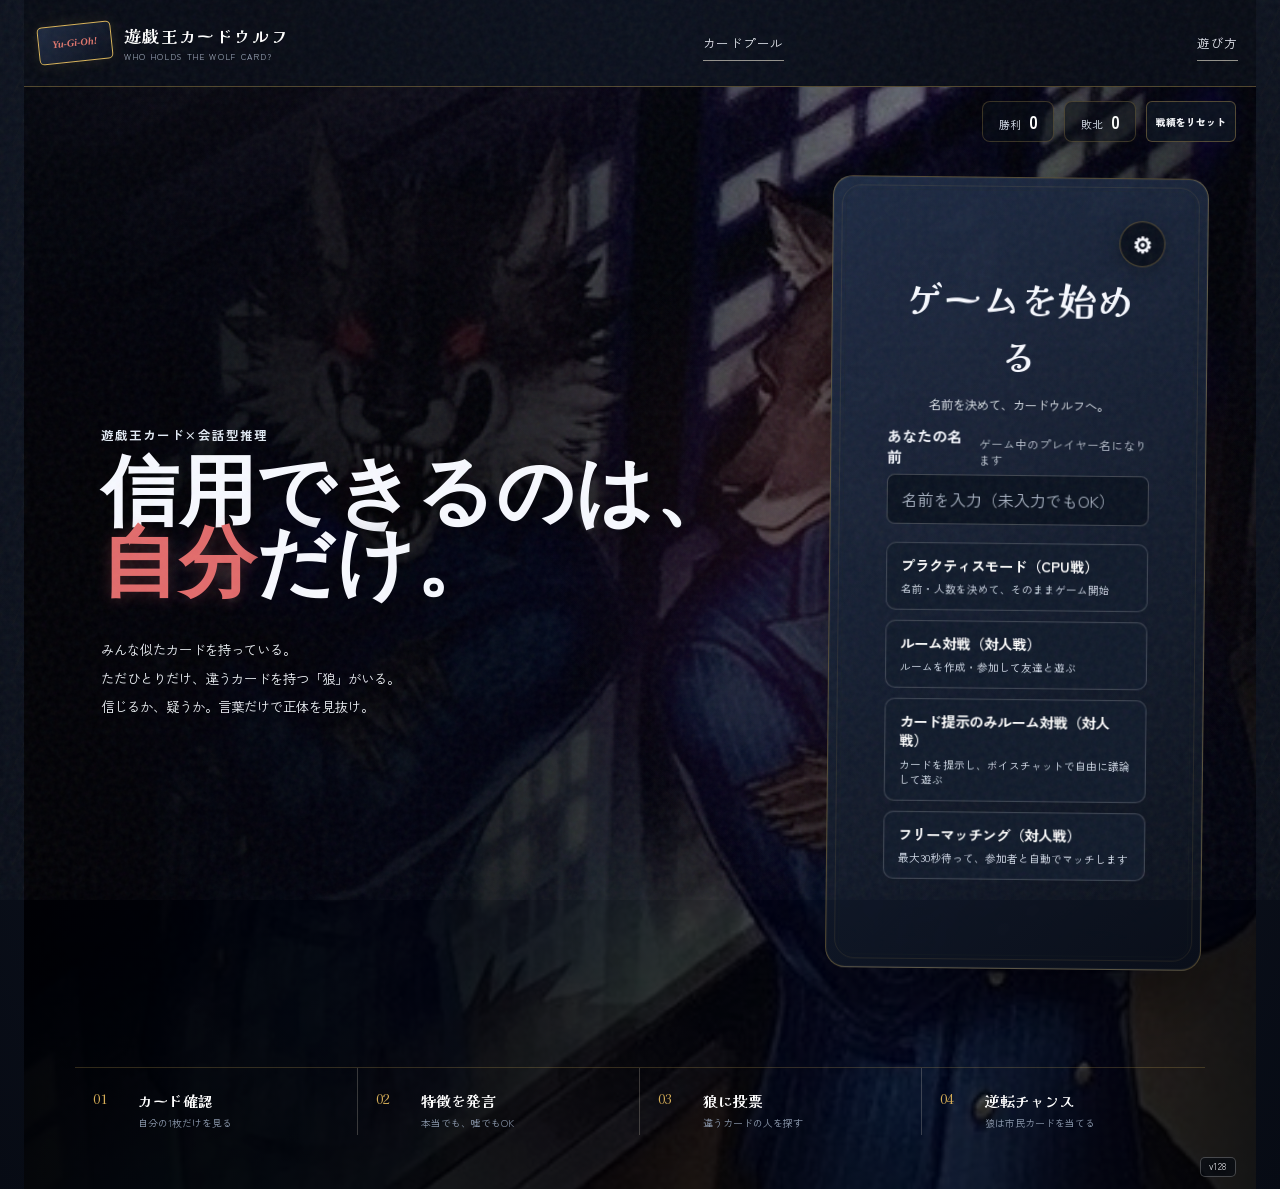
==== commit 85110615: "Add files via upload" ====
--- a/index.html
+++ b/index.html
@@ -10,7 +10,7 @@
     <link rel="preconnect" href="https://fonts.googleapis.com">
     <link rel="preconnect" href="https://fonts.gstatic.com" crossorigin>
     <link href="https://fonts.googleapis.com/css2?family=Kaisei+Decol:wght@500;700&family=Zen+Kaku+Gothic+New:wght@400;500;700&display=swap" rel="stylesheet">
-    <link rel="stylesheet" href="styles.css?v=v127">
+    <link rel="stylesheet" href="styles.css?v=v128">
 </head>
 <body>
     <div class="grain" aria-hidden="true"></div>
@@ -41,8 +41,6 @@
             </div>
 
             <div class="setup-card ygo-setup-card">
-                <span class="corner corner-top">✦</span>
-                <span class="corner corner-bottom">✦</span>
                 <div class="setup-inner">
                     <h2>ゲームを始める</h2>
                     <p>名前を決めて、カードウルフへ。</p>
@@ -82,7 +80,7 @@
                 <button class="reset-score-button" id="resetScoreButton" type="button">戦績をリセット</button>
             </div>
 
-            <span class="build-version" aria-label="ゲームバージョン v127">v127</span>
+            <span class="build-version" aria-label="ゲームバージョン v128">v128</span>
 
 
             <ol class="rule-strip" aria-label="ゲームの流れ">
@@ -274,9 +272,9 @@
         <div class="pool-grid" id="poolGrid"></div>
     </dialog>
     <script src="data/cards.js"></script>
-    <script src="firebase-config.js?v=v127"></script>
-    <script src="version-check.js?v=v127"></script>
-    <script src="app.js?v=v127"></script>
-    <script src="debug.js?v=v127"></script>
+    <script src="firebase-config.js?v=v128"></script>
+    <script src="version-check.js?v=v128"></script>
+    <script src="app.js?v=v128"></script>
+    <script src="debug.js?v=v128"></script>
 </body>
 </html>
--- a/styles.css
+++ b/styles.css
@@ -2803,12 +2803,12 @@
 .clue-choice-layout .clue-menu-column{order:2;}
 @media(max-width:760px){.clue-choice-layout .quick-clue-column{order:1;}.clue-choice-layout .clue-menu-column{order:2;}.clue-choice-layout button{touch-action:pan-y;}}
 
-/* v127: Free matching is a fixed 4-player mode; never show the room max-player setting while waiting. */
+/* v128: Free matching is a fixed 4-player mode; never show the room max-player setting while waiting. */
 #onlineDialog.free-match-waiting #onlinePlayerLimitSettingRow,
 #onlineDialog.free-match-waiting #onlinePlayerLimitSettingRow * { display: none !important; }
 
 
-/* v127: mobile viewport compacting. Keep the whole game comfortably inside narrow phone screens. */
+/* v128: mobile viewport compacting. Keep the whole game comfortably inside narrow phone screens. */
 @media (max-width:760px){
   .site-header{min-height:54px!important;padding:8px 12px!important;}
   .brand-copy strong{font-size:.82rem!important;}
@@ -2855,7 +2855,7 @@
 }
 
 
-/* v127: compact mobile layout. Earlier mobile rules were additive and some
+/* v128: compact mobile layout. Earlier mobile rules were additive and some
    late overrides restored desktop-sized cards, headings, and panel spacing.
    Keep the document within the phone viewport while preserving normal scroll. */
 @media (max-width: 600px){
@@ -2946,7 +2946,7 @@
   .online-dialog .online-leave-button{padding:5px 8px!important;font-size:.55rem!important;}
 }
 
-/* v127: restore reliable document scrolling and remove the oversized mobile
+/* v128: restore reliable document scrolling and remove the oversized mobile
    overrides introduced by the recent viewport experiments. The document is
    the only vertical scroller on phones; no fixed-height main container. */
 @media (max-width: 760px){
@@ -3022,11 +3022,11 @@
   .mode-button{min-height:46px!important;}
 }
 
-/* v127: a free-match room never displays its generated internal room code. */
+/* v128: a free-match room never displays its generated internal room code. */
 #onlineDialog.free-match-waiting .room-code-card,
 html[data-free-matched-room="true"] #onlineDialog .room-code-card{display:none!important;}
 
-/* v127: definitive mobile layout/scroll restoration.
+/* v128: definitive mobile layout/scroll restoration.
    Earlier revisions accumulated several contradictory mobile rules, including
    a fixed-height <main> scroll container. On iOS that made the page feel
    stuck and also enlarged the setup screen through nested viewport sizing.
@@ -3141,7 +3141,7 @@
   .mode-button span{font-size:.46rem!important;}
 }
 
-/* v127: mobile viewport/scroll stabilization.
+/* v128: mobile viewport/scroll stabilization.
    The previous mobile rules accumulated conflicting sizes and, more
    importantly, kept the hero text in nowrap/overflow-hidden containers.
    On iOS that made the page feel wider than the viewport and could make a
@@ -3366,3 +3366,45 @@
   .mode-button span{font-size:.47rem!important;}
   .rule-strip{grid-template-columns:1fr!important;}
 }
+
+
+/* v128: mobile setup width, settings placement, and decorative-corner cleanup */
+.corner{display:none!important;}
+@media (max-width:760px){
+  .site-header,
+  .setup-screen,
+  .game-screen{
+    width:calc(100% - 28px)!important;
+    max-width:380px!important;
+    margin-left:auto!important;
+    margin-right:auto!important;
+    box-sizing:border-box!important;
+  }
+  .setup-screen{padding-top:18px!important;padding-bottom:80px!important;}
+  .hero-copy{width:100%!important;max-width:100%!important;margin-bottom:16px!important;overflow:visible!important;}
+  .hero-copy h1{font-size:clamp(2rem,9.4vw,3.25rem)!important;line-height:1.0!important;}
+  .hero-copy .hero-lead{font-size:.72rem!important;line-height:1.65!important;margin-top:10px!important;}
+  .setup-card{width:100%!important;max-width:100%!important;box-sizing:border-box!important;margin:0!important;padding:5px!important;}
+  .setup-inner{position:relative!important;padding:42px 12px 16px!important;box-sizing:border-box!important;}
+  .setup-inner h2{font-size:1.2rem!important;}
+  .setup-inner>p:not(.step-label){font-size:.66rem!important;}
+  .setup-actions{position:absolute!important;top:10px!important;right:12px!important;left:auto!important;display:flex!important;flex-direction:row!important;justify-content:flex-end!important;margin:0!important;z-index:20!important;}
+  .settings-gear-button{width:42px!important;height:42px!important;min-width:42px!important;min-height:42px!important;padding:0!important;margin:0!important;border-radius:50%!important;font-size:0!important;display:inline-flex!important;align-items:center!important;justify-content:center!important;}
+  .settings-gear-button span:first-child{font-size:1.15rem!important;}
+  .settings-gear-button span:last-child{display:none!important;}
+  .mode-select{margin-top:8px!important;gap:5px!important;}
+  .mode-button{min-height:46px!important;padding:6px 9px!important;}
+}
+@media (max-width:440px){
+  .site-header,.setup-screen,.game-screen{width:calc(100% - 30px)!important;max-width:360px!important;}
+  .site-header{padding:8px 0!important;}
+  .hero-copy h1{font-size:clamp(1.9rem,9.1vw,2.9rem)!important;}
+  .hero-copy .hero-lead{font-size:.68rem!important;line-height:1.55!important;}
+  .setup-inner{padding:40px 10px 14px!important;}
+  .setup-actions{top:9px!important;right:10px!important;}
+  .settings-gear-button{width:38px!important;height:38px!important;min-width:38px!important;min-height:38px!important;}
+  .settings-gear-button span:first-child{font-size:1.05rem!important;}
+  .mode-button{min-height:44px!important;padding:5px 8px!important;}
+  .mode-button strong{font-size:.60rem!important;}
+  .mode-button span{font-size:.47rem!important;}
+}
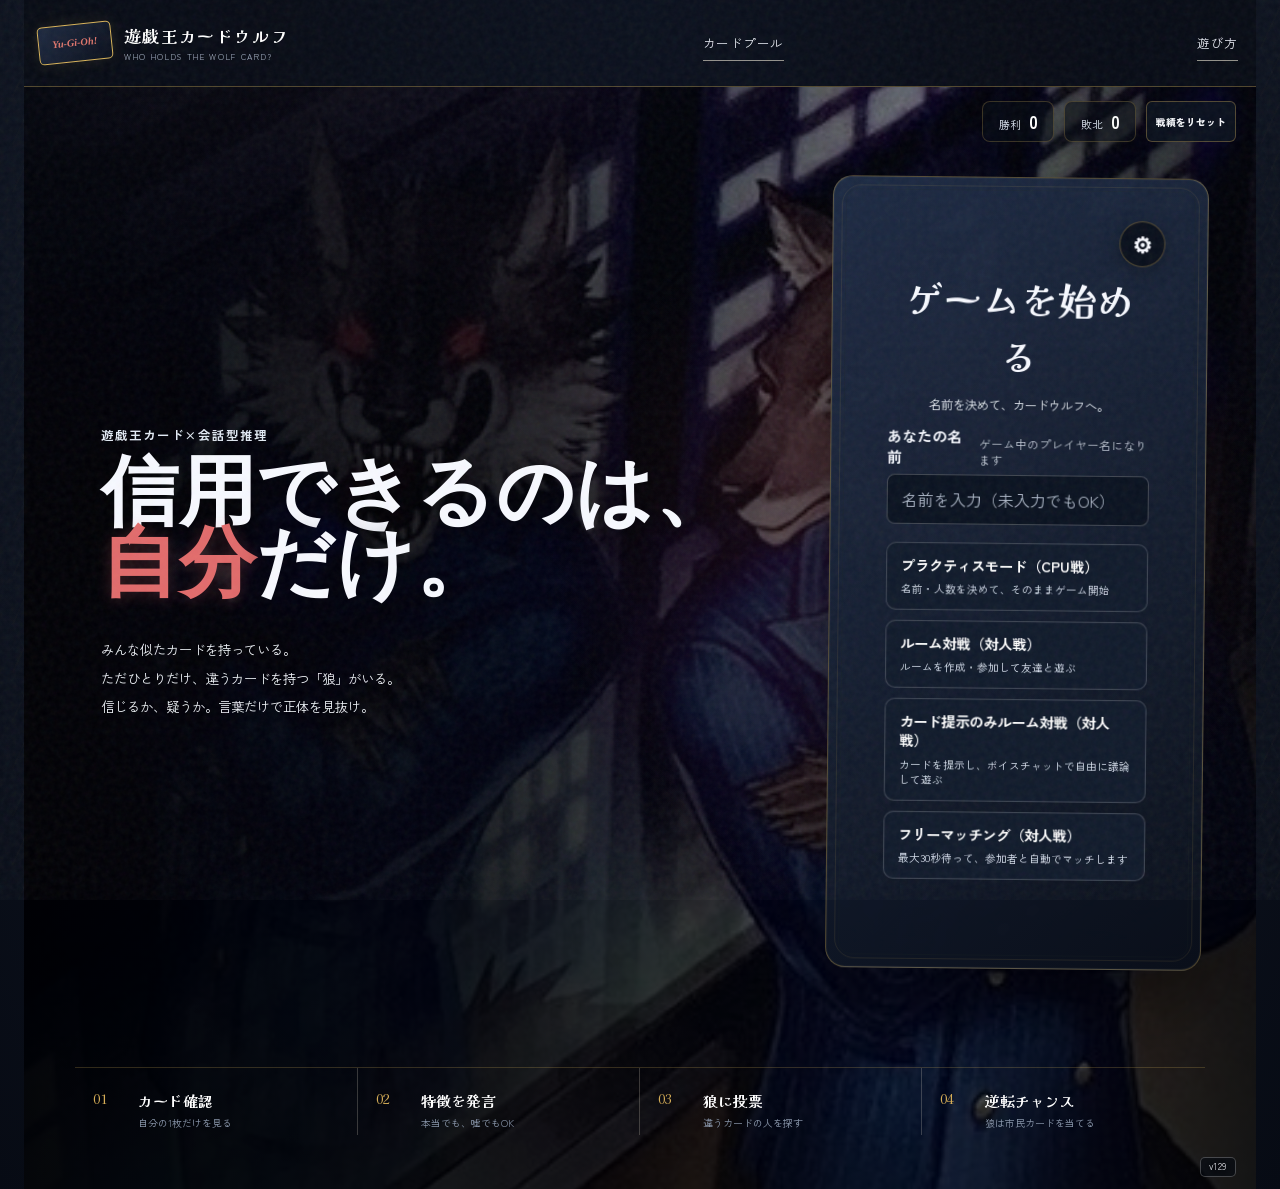
==== commit 472d2aba: "Add files via upload" ====
--- a/index.html
+++ b/index.html
@@ -10,7 +10,7 @@
     <link rel="preconnect" href="https://fonts.googleapis.com">
     <link rel="preconnect" href="https://fonts.gstatic.com" crossorigin>
     <link href="https://fonts.googleapis.com/css2?family=Kaisei+Decol:wght@500;700&family=Zen+Kaku+Gothic+New:wght@400;500;700&display=swap" rel="stylesheet">
-    <link rel="stylesheet" href="styles.css?v=v128">
+    <link rel="stylesheet" href="styles.css?v=v129">
 </head>
 <body>
     <div class="grain" aria-hidden="true"></div>
@@ -80,7 +80,7 @@
                 <button class="reset-score-button" id="resetScoreButton" type="button">戦績をリセット</button>
             </div>
 
-            <span class="build-version" aria-label="ゲームバージョン v128">v128</span>
+            <span class="build-version" aria-label="ゲームバージョン v129">v129</span>
 
 
             <ol class="rule-strip" aria-label="ゲームの流れ">
@@ -272,9 +272,9 @@
         <div class="pool-grid" id="poolGrid"></div>
     </dialog>
     <script src="data/cards.js"></script>
-    <script src="firebase-config.js?v=v128"></script>
-    <script src="version-check.js?v=v128"></script>
-    <script src="app.js?v=v128"></script>
-    <script src="debug.js?v=v128"></script>
+    <script src="firebase-config.js?v=v129"></script>
+    <script src="version-check.js?v=v129"></script>
+    <script src="app.js?v=v129"></script>
+    <script src="debug.js?v=v129"></script>
 </body>
 </html>
--- a/styles.css
+++ b/styles.css
@@ -2803,12 +2803,12 @@
 .clue-choice-layout .clue-menu-column{order:2;}
 @media(max-width:760px){.clue-choice-layout .quick-clue-column{order:1;}.clue-choice-layout .clue-menu-column{order:2;}.clue-choice-layout button{touch-action:pan-y;}}
 
-/* v128: Free matching is a fixed 4-player mode; never show the room max-player setting while waiting. */
+/* v129: Free matching is a fixed 4-player mode; never show the room max-player setting while waiting. */
 #onlineDialog.free-match-waiting #onlinePlayerLimitSettingRow,
 #onlineDialog.free-match-waiting #onlinePlayerLimitSettingRow * { display: none !important; }
 
 
-/* v128: mobile viewport compacting. Keep the whole game comfortably inside narrow phone screens. */
+/* v129: mobile viewport compacting. Keep the whole game comfortably inside narrow phone screens. */
 @media (max-width:760px){
   .site-header{min-height:54px!important;padding:8px 12px!important;}
   .brand-copy strong{font-size:.82rem!important;}
@@ -2855,7 +2855,7 @@
 }
 
 
-/* v128: compact mobile layout. Earlier mobile rules were additive and some
+/* v129: compact mobile layout. Earlier mobile rules were additive and some
    late overrides restored desktop-sized cards, headings, and panel spacing.
    Keep the document within the phone viewport while preserving normal scroll. */
 @media (max-width: 600px){
@@ -2946,7 +2946,7 @@
   .online-dialog .online-leave-button{padding:5px 8px!important;font-size:.55rem!important;}
 }
 
-/* v128: restore reliable document scrolling and remove the oversized mobile
+/* v129: restore reliable document scrolling and remove the oversized mobile
    overrides introduced by the recent viewport experiments. The document is
    the only vertical scroller on phones; no fixed-height main container. */
 @media (max-width: 760px){
@@ -3022,11 +3022,11 @@
   .mode-button{min-height:46px!important;}
 }
 
-/* v128: a free-match room never displays its generated internal room code. */
+/* v129: a free-match room never displays its generated internal room code. */
 #onlineDialog.free-match-waiting .room-code-card,
 html[data-free-matched-room="true"] #onlineDialog .room-code-card{display:none!important;}
 
-/* v128: definitive mobile layout/scroll restoration.
+/* v129: definitive mobile layout/scroll restoration.
    Earlier revisions accumulated several contradictory mobile rules, including
    a fixed-height <main> scroll container. On iOS that made the page feel
    stuck and also enlarged the setup screen through nested viewport sizing.
@@ -3141,7 +3141,7 @@
   .mode-button span{font-size:.46rem!important;}
 }
 
-/* v128: mobile viewport/scroll stabilization.
+/* v129: mobile viewport/scroll stabilization.
    The previous mobile rules accumulated conflicting sizes and, more
    importantly, kept the hero text in nowrap/overflow-hidden containers.
    On iOS that made the page feel wider than the viewport and could make a
@@ -3368,7 +3368,7 @@
 }
 
 
-/* v128: mobile setup width, settings placement, and decorative-corner cleanup */
+/* v129: mobile setup width, settings placement, and decorative-corner cleanup */
 .corner{display:none!important;}
 @media (max-width:760px){
   .site-header,
@@ -3408,3 +3408,59 @@
   .mode-button strong{font-size:.60rem!important;}
   .mode-button span{font-size:.47rem!important;}
 }
+
+/* v129: mobile card presentation/readability. Keep desktop sizing unchanged. */
+@media (max-width: 760px){
+  .game-top-row .your-card-panel .playing-card.ygo{
+    width:min(100%,320px)!important;
+    min-height:126px!important;
+    grid-template-columns:88px minmax(0,1fr)!important;
+    gap:10px!important;
+    padding:7px!important;
+    margin:8px auto 10px!important;
+  }
+  .game-top-row .your-card-panel .playing-card.ygo .ygo-card-face{
+    width:88px!important;
+    height:112px!important;
+  }
+  .game-top-row .your-card-panel .playing-card.ygo .your-card-meta{
+    padding:0 4px 0 0!important;
+  }
+  .game-top-row .your-card-panel .playing-card.ygo .card-name-jp{
+    font-size:.82rem!important;
+    line-height:1.3!important;
+  }
+  .game-top-row .your-card-panel .playing-card.ygo .card-name-en{
+    font-size:.56rem!important;
+    line-height:1.3!important;
+  }
+  .game-top-row .your-card-panel .playing-card.ygo .card-info-ja{
+    font-size:.61rem!important;
+    line-height:1.45!important;
+    margin-top:4px!important;
+  }
+  .game-top-row .your-card-panel .playing-card.ygo .card-stats{
+    font-size:.65rem!important;
+    line-height:1.35!important;
+    margin-top:4px!important;
+  }
+  .guess-card-button{
+    touch-action:pan-y!important;
+    -webkit-user-select:none!important;
+    user-select:none!important;
+  }
+}
+@media (max-width:420px){
+  .game-top-row .your-card-panel .playing-card.ygo{
+    width:min(100%,300px)!important;
+    min-height:118px!important;
+    grid-template-columns:82px minmax(0,1fr)!important;
+  }
+  .game-top-row .your-card-panel .playing-card.ygo .ygo-card-face{
+    width:82px!important;
+    height:104px!important;
+  }
+  .game-top-row .your-card-panel .playing-card.ygo .card-name-jp{font-size:.78rem!important;}
+  .game-top-row .your-card-panel .playing-card.ygo .card-info-ja{font-size:.58rem!important;}
+  .game-top-row .your-card-panel .playing-card.ygo .card-stats{font-size:.62rem!important;}
+}
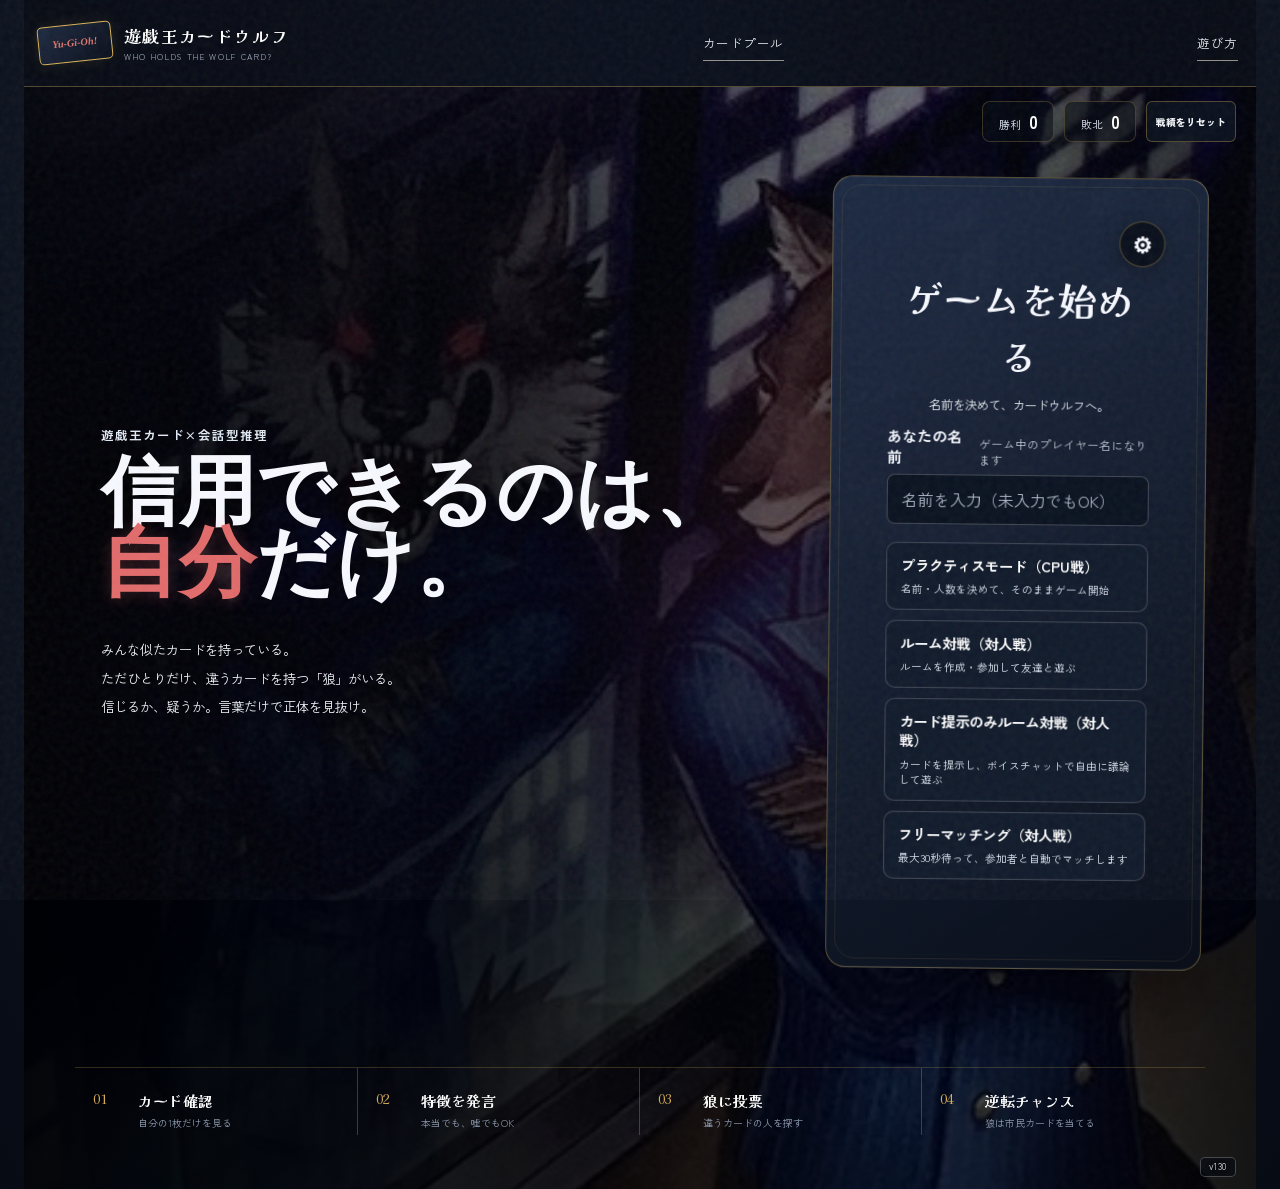
==== commit 6f7d2b13: "Add files via upload" ====
--- a/index.html
+++ b/index.html
@@ -10,7 +10,7 @@
     <link rel="preconnect" href="https://fonts.googleapis.com">
     <link rel="preconnect" href="https://fonts.gstatic.com" crossorigin>
     <link href="https://fonts.googleapis.com/css2?family=Kaisei+Decol:wght@500;700&family=Zen+Kaku+Gothic+New:wght@400;500;700&display=swap" rel="stylesheet">
-    <link rel="stylesheet" href="styles.css?v=v129">
+    <link rel="stylesheet" href="styles.css?v=v130">
 </head>
 <body>
     <div class="grain" aria-hidden="true"></div>
@@ -80,7 +80,7 @@
                 <button class="reset-score-button" id="resetScoreButton" type="button">戦績をリセット</button>
             </div>
 
-            <span class="build-version" aria-label="ゲームバージョン v129">v129</span>
+            <span class="build-version" aria-label="ゲームバージョン v130">v130</span>
 
 
             <ol class="rule-strip" aria-label="ゲームの流れ">
@@ -272,9 +272,9 @@
         <div class="pool-grid" id="poolGrid"></div>
     </dialog>
     <script src="data/cards.js"></script>
-    <script src="firebase-config.js?v=v129"></script>
-    <script src="version-check.js?v=v129"></script>
-    <script src="app.js?v=v129"></script>
-    <script src="debug.js?v=v129"></script>
+    <script src="firebase-config.js?v=v130"></script>
+    <script src="version-check.js?v=v130"></script>
+    <script src="app.js?v=v130"></script>
+    <script src="debug.js?v=v130"></script>
 </body>
 </html>
--- a/styles.css
+++ b/styles.css
@@ -2803,12 +2803,12 @@
 .clue-choice-layout .clue-menu-column{order:2;}
 @media(max-width:760px){.clue-choice-layout .quick-clue-column{order:1;}.clue-choice-layout .clue-menu-column{order:2;}.clue-choice-layout button{touch-action:pan-y;}}
 
-/* v129: Free matching is a fixed 4-player mode; never show the room max-player setting while waiting. */
+/* v130: Free matching is a fixed 4-player mode; never show the room max-player setting while waiting. */
 #onlineDialog.free-match-waiting #onlinePlayerLimitSettingRow,
 #onlineDialog.free-match-waiting #onlinePlayerLimitSettingRow * { display: none !important; }
 
 
-/* v129: mobile viewport compacting. Keep the whole game comfortably inside narrow phone screens. */
+/* v130: mobile viewport compacting. Keep the whole game comfortably inside narrow phone screens. */
 @media (max-width:760px){
   .site-header{min-height:54px!important;padding:8px 12px!important;}
   .brand-copy strong{font-size:.82rem!important;}
@@ -2855,7 +2855,7 @@
 }
 
 
-/* v129: compact mobile layout. Earlier mobile rules were additive and some
+/* v130: compact mobile layout. Earlier mobile rules were additive and some
    late overrides restored desktop-sized cards, headings, and panel spacing.
    Keep the document within the phone viewport while preserving normal scroll. */
 @media (max-width: 600px){
@@ -2946,7 +2946,7 @@
   .online-dialog .online-leave-button{padding:5px 8px!important;font-size:.55rem!important;}
 }
 
-/* v129: restore reliable document scrolling and remove the oversized mobile
+/* v130: restore reliable document scrolling and remove the oversized mobile
    overrides introduced by the recent viewport experiments. The document is
    the only vertical scroller on phones; no fixed-height main container. */
 @media (max-width: 760px){
@@ -3022,11 +3022,11 @@
   .mode-button{min-height:46px!important;}
 }
 
-/* v129: a free-match room never displays its generated internal room code. */
+/* v130: a free-match room never displays its generated internal room code. */
 #onlineDialog.free-match-waiting .room-code-card,
 html[data-free-matched-room="true"] #onlineDialog .room-code-card{display:none!important;}
 
-/* v129: definitive mobile layout/scroll restoration.
+/* v130: definitive mobile layout/scroll restoration.
    Earlier revisions accumulated several contradictory mobile rules, including
    a fixed-height <main> scroll container. On iOS that made the page feel
    stuck and also enlarged the setup screen through nested viewport sizing.
@@ -3141,7 +3141,7 @@
   .mode-button span{font-size:.46rem!important;}
 }
 
-/* v129: mobile viewport/scroll stabilization.
+/* v130: mobile viewport/scroll stabilization.
    The previous mobile rules accumulated conflicting sizes and, more
    importantly, kept the hero text in nowrap/overflow-hidden containers.
    On iOS that made the page feel wider than the viewport and could make a
@@ -3368,7 +3368,7 @@
 }
 
 
-/* v129: mobile setup width, settings placement, and decorative-corner cleanup */
+/* v130: mobile setup width, settings placement, and decorative-corner cleanup */
 .corner{display:none!important;}
 @media (max-width:760px){
   .site-header,
@@ -3409,7 +3409,7 @@
   .mode-button span{font-size:.47rem!important;}
 }
 
-/* v129: mobile card presentation/readability. Keep desktop sizing unchanged. */
+/* v130: mobile card presentation/readability. Keep desktop sizing unchanged. */
 @media (max-width: 760px){
   .game-top-row .your-card-panel .playing-card.ygo{
     width:min(100%,320px)!important;
@@ -3464,3 +3464,22 @@
   .game-top-row .your-card-panel .playing-card.ygo .card-info-ja{font-size:.58rem!important;}
   .game-top-row .your-card-panel .playing-card.ygo .card-stats{font-size:.62rem!important;}
 }
+
+
+/* v130: slightly narrower mobile shell without changing desktop layout. */
+@media (max-width:760px){
+  .site-header,
+  .setup-screen,
+  .game-screen{
+    width:calc(100% - 42px)!important;
+    max-width:350px!important;
+  }
+}
+@media (max-width:440px){
+  .site-header,
+  .setup-screen,
+  .game-screen{
+    width:calc(100% - 38px)!important;
+    max-width:342px!important;
+  }
+}
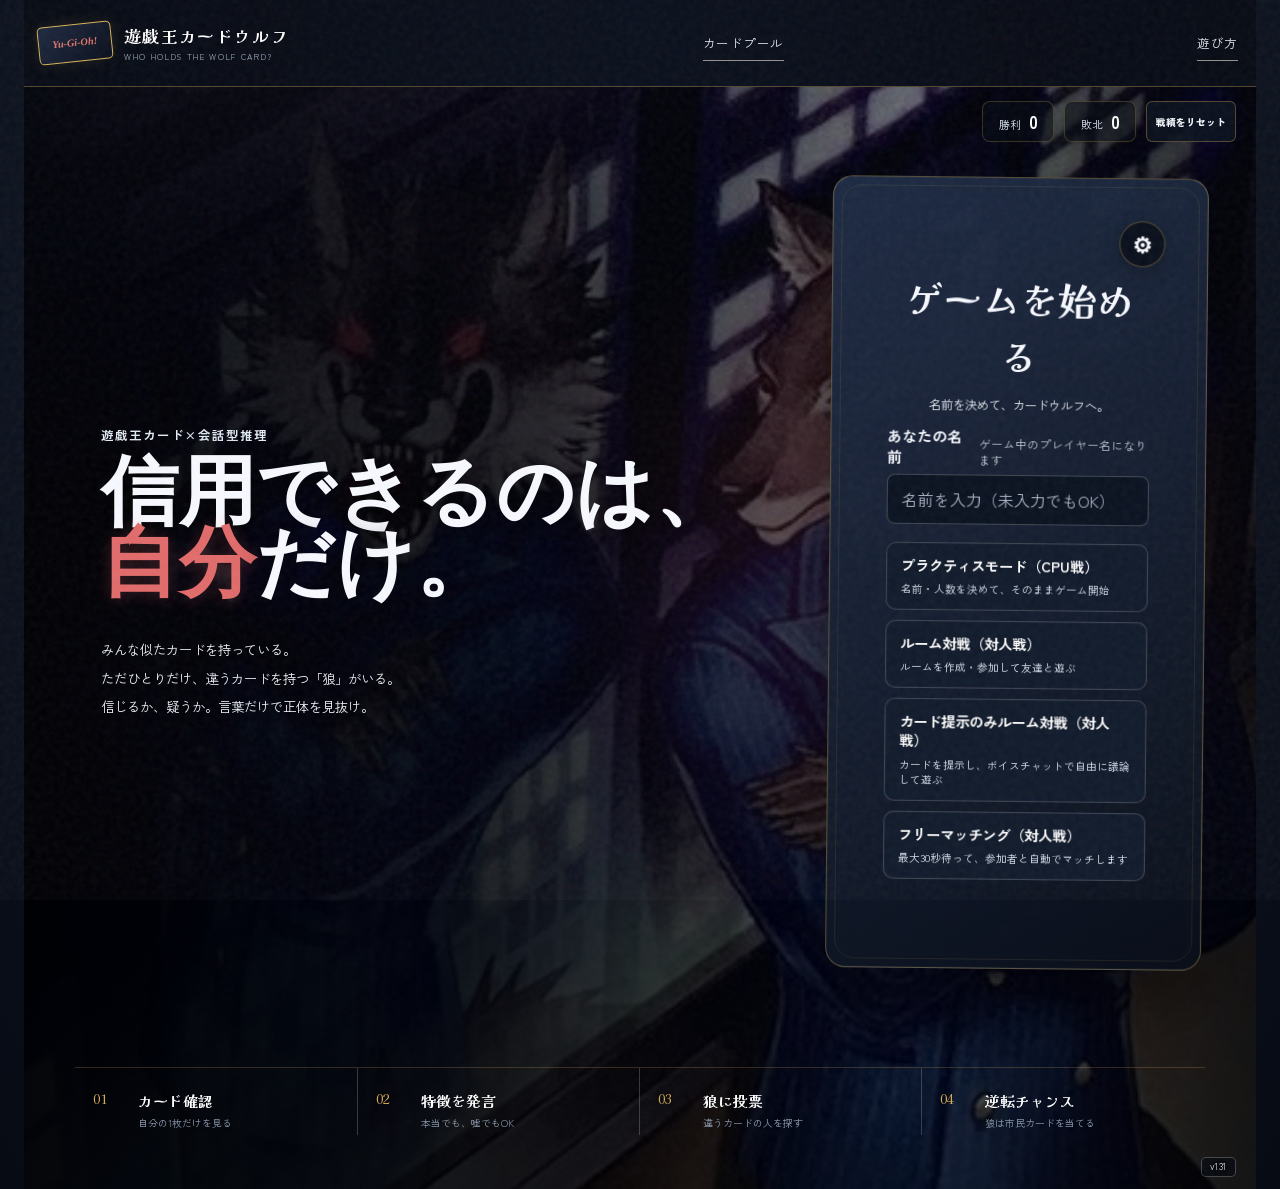
==== commit 39bcd9e8: "Add files via upload" ====
--- a/index.html
+++ b/index.html
@@ -10,7 +10,7 @@
     <link rel="preconnect" href="https://fonts.googleapis.com">
     <link rel="preconnect" href="https://fonts.gstatic.com" crossorigin>
     <link href="https://fonts.googleapis.com/css2?family=Kaisei+Decol:wght@500;700&family=Zen+Kaku+Gothic+New:wght@400;500;700&display=swap" rel="stylesheet">
-    <link rel="stylesheet" href="styles.css?v=v130">
+    <link rel="stylesheet" href="styles.css?v=v131">
 </head>
 <body>
     <div class="grain" aria-hidden="true"></div>
@@ -80,7 +80,7 @@
                 <button class="reset-score-button" id="resetScoreButton" type="button">戦績をリセット</button>
             </div>
 
-            <span class="build-version" aria-label="ゲームバージョン v130">v130</span>
+            <span class="build-version" aria-label="ゲームバージョン v131">v131</span>
 
 
             <ol class="rule-strip" aria-label="ゲームの流れ">
@@ -272,9 +272,9 @@
         <div class="pool-grid" id="poolGrid"></div>
     </dialog>
     <script src="data/cards.js"></script>
-    <script src="firebase-config.js?v=v130"></script>
-    <script src="version-check.js?v=v130"></script>
-    <script src="app.js?v=v130"></script>
-    <script src="debug.js?v=v130"></script>
+    <script src="firebase-config.js?v=v131"></script>
+    <script src="version-check.js?v=v131"></script>
+    <script src="app.js?v=v131"></script>
+    <script src="debug.js?v=v131"></script>
 </body>
 </html>
--- a/styles.css
+++ b/styles.css
@@ -2803,12 +2803,12 @@
 .clue-choice-layout .clue-menu-column{order:2;}
 @media(max-width:760px){.clue-choice-layout .quick-clue-column{order:1;}.clue-choice-layout .clue-menu-column{order:2;}.clue-choice-layout button{touch-action:pan-y;}}
 
-/* v130: Free matching is a fixed 4-player mode; never show the room max-player setting while waiting. */
+/* v131: Free matching is a fixed 4-player mode; never show the room max-player setting while waiting. */
 #onlineDialog.free-match-waiting #onlinePlayerLimitSettingRow,
 #onlineDialog.free-match-waiting #onlinePlayerLimitSettingRow * { display: none !important; }
 
 
-/* v130: mobile viewport compacting. Keep the whole game comfortably inside narrow phone screens. */
+/* v131: mobile viewport compacting. Keep the whole game comfortably inside narrow phone screens. */
 @media (max-width:760px){
   .site-header{min-height:54px!important;padding:8px 12px!important;}
   .brand-copy strong{font-size:.82rem!important;}
@@ -2855,7 +2855,7 @@
 }
 
 
-/* v130: compact mobile layout. Earlier mobile rules were additive and some
+/* v131: compact mobile layout. Earlier mobile rules were additive and some
    late overrides restored desktop-sized cards, headings, and panel spacing.
    Keep the document within the phone viewport while preserving normal scroll. */
 @media (max-width: 600px){
@@ -2946,7 +2946,7 @@
   .online-dialog .online-leave-button{padding:5px 8px!important;font-size:.55rem!important;}
 }
 
-/* v130: restore reliable document scrolling and remove the oversized mobile
+/* v131: restore reliable document scrolling and remove the oversized mobile
    overrides introduced by the recent viewport experiments. The document is
    the only vertical scroller on phones; no fixed-height main container. */
 @media (max-width: 760px){
@@ -3022,11 +3022,11 @@
   .mode-button{min-height:46px!important;}
 }
 
-/* v130: a free-match room never displays its generated internal room code. */
+/* v131: a free-match room never displays its generated internal room code. */
 #onlineDialog.free-match-waiting .room-code-card,
 html[data-free-matched-room="true"] #onlineDialog .room-code-card{display:none!important;}
 
-/* v130: definitive mobile layout/scroll restoration.
+/* v131: definitive mobile layout/scroll restoration.
    Earlier revisions accumulated several contradictory mobile rules, including
    a fixed-height <main> scroll container. On iOS that made the page feel
    stuck and also enlarged the setup screen through nested viewport sizing.
@@ -3141,7 +3141,7 @@
   .mode-button span{font-size:.46rem!important;}
 }
 
-/* v130: mobile viewport/scroll stabilization.
+/* v131: mobile viewport/scroll stabilization.
    The previous mobile rules accumulated conflicting sizes and, more
    importantly, kept the hero text in nowrap/overflow-hidden containers.
    On iOS that made the page feel wider than the viewport and could make a
@@ -3368,7 +3368,7 @@
 }
 
 
-/* v130: mobile setup width, settings placement, and decorative-corner cleanup */
+/* v131: mobile setup width, settings placement, and decorative-corner cleanup */
 .corner{display:none!important;}
 @media (max-width:760px){
   .site-header,
@@ -3409,7 +3409,7 @@
   .mode-button span{font-size:.47rem!important;}
 }
 
-/* v130: mobile card presentation/readability. Keep desktop sizing unchanged. */
+/* v131: mobile card presentation/readability. Keep desktop sizing unchanged. */
 @media (max-width: 760px){
   .game-top-row .your-card-panel .playing-card.ygo{
     width:min(100%,320px)!important;
@@ -3466,7 +3466,7 @@
 }
 
 
-/* v130: slightly narrower mobile shell without changing desktop layout. */
+/* v131: slightly narrower mobile shell without changing desktop layout. */
 @media (max-width:760px){
   .site-header,
   .setup-screen,
@@ -3483,3 +3483,17 @@
     max-width:342px!important;
   }
 }
+
+
+/* v131: use the mobile viewport width; retain the v130 compact layout without side gutters. */
+@media (max-width:760px){
+  .site-header,
+  .setup-screen,
+  .game-screen{
+    width:calc(100% - 12px)!important;
+    max-width:none!important;
+    margin-left:6px!important;
+    margin-right:6px!important;
+    box-sizing:border-box!important;
+  }
+}
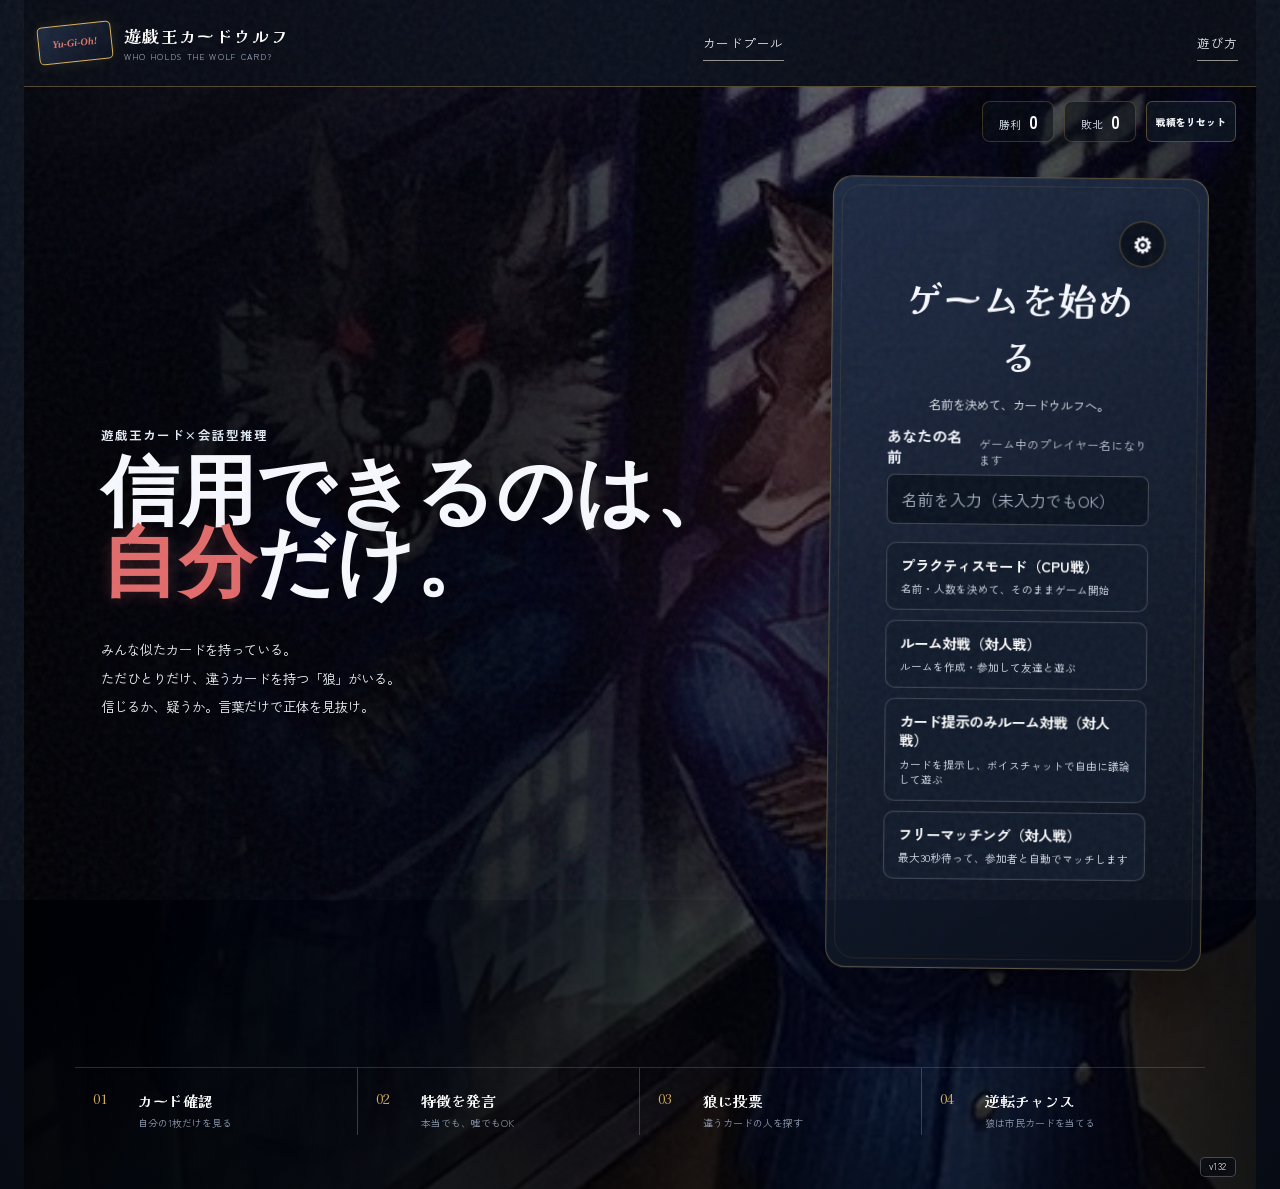
==== commit 2f922993: "Add files via upload" ====
--- a/index.html
+++ b/index.html
@@ -10,7 +10,7 @@
     <link rel="preconnect" href="https://fonts.googleapis.com">
     <link rel="preconnect" href="https://fonts.gstatic.com" crossorigin>
     <link href="https://fonts.googleapis.com/css2?family=Kaisei+Decol:wght@500;700&family=Zen+Kaku+Gothic+New:wght@400;500;700&display=swap" rel="stylesheet">
-    <link rel="stylesheet" href="styles.css?v=v131">
+    <link rel="stylesheet" href="styles.css?v=v132">
 </head>
 <body>
     <div class="grain" aria-hidden="true"></div>
@@ -80,7 +80,7 @@
                 <button class="reset-score-button" id="resetScoreButton" type="button">戦績をリセット</button>
             </div>
 
-            <span class="build-version" aria-label="ゲームバージョン v131">v131</span>
+            <span class="build-version" aria-label="ゲームバージョン v132">v132</span>
 
 
             <ol class="rule-strip" aria-label="ゲームの流れ">
@@ -272,9 +272,9 @@
         <div class="pool-grid" id="poolGrid"></div>
     </dialog>
     <script src="data/cards.js"></script>
-    <script src="firebase-config.js?v=v131"></script>
-    <script src="version-check.js?v=v131"></script>
-    <script src="app.js?v=v131"></script>
-    <script src="debug.js?v=v131"></script>
+    <script src="firebase-config.js?v=v132"></script>
+    <script src="version-check.js?v=v132"></script>
+    <script src="app.js?v=v132"></script>
+    <script src="debug.js?v=v132"></script>
 </body>
 </html>
--- a/styles.css
+++ b/styles.css
@@ -2803,12 +2803,12 @@
 .clue-choice-layout .clue-menu-column{order:2;}
 @media(max-width:760px){.clue-choice-layout .quick-clue-column{order:1;}.clue-choice-layout .clue-menu-column{order:2;}.clue-choice-layout button{touch-action:pan-y;}}
 
-/* v131: Free matching is a fixed 4-player mode; never show the room max-player setting while waiting. */
+/* v132: Free matching is a fixed 4-player mode; never show the room max-player setting while waiting. */
 #onlineDialog.free-match-waiting #onlinePlayerLimitSettingRow,
 #onlineDialog.free-match-waiting #onlinePlayerLimitSettingRow * { display: none !important; }
 
 
-/* v131: mobile viewport compacting. Keep the whole game comfortably inside narrow phone screens. */
+/* v132: mobile viewport compacting. Keep the whole game comfortably inside narrow phone screens. */
 @media (max-width:760px){
   .site-header{min-height:54px!important;padding:8px 12px!important;}
   .brand-copy strong{font-size:.82rem!important;}
@@ -2855,7 +2855,7 @@
 }
 
 
-/* v131: compact mobile layout. Earlier mobile rules were additive and some
+/* v132: compact mobile layout. Earlier mobile rules were additive and some
    late overrides restored desktop-sized cards, headings, and panel spacing.
    Keep the document within the phone viewport while preserving normal scroll. */
 @media (max-width: 600px){
@@ -2946,7 +2946,7 @@
   .online-dialog .online-leave-button{padding:5px 8px!important;font-size:.55rem!important;}
 }
 
-/* v131: restore reliable document scrolling and remove the oversized mobile
+/* v132: restore reliable document scrolling and remove the oversized mobile
    overrides introduced by the recent viewport experiments. The document is
    the only vertical scroller on phones; no fixed-height main container. */
 @media (max-width: 760px){
@@ -3022,11 +3022,11 @@
   .mode-button{min-height:46px!important;}
 }
 
-/* v131: a free-match room never displays its generated internal room code. */
+/* v132: a free-match room never displays its generated internal room code. */
 #onlineDialog.free-match-waiting .room-code-card,
 html[data-free-matched-room="true"] #onlineDialog .room-code-card{display:none!important;}
 
-/* v131: definitive mobile layout/scroll restoration.
+/* v132: definitive mobile layout/scroll restoration.
    Earlier revisions accumulated several contradictory mobile rules, including
    a fixed-height <main> scroll container. On iOS that made the page feel
    stuck and also enlarged the setup screen through nested viewport sizing.
@@ -3141,7 +3141,7 @@
   .mode-button span{font-size:.46rem!important;}
 }
 
-/* v131: mobile viewport/scroll stabilization.
+/* v132: mobile viewport/scroll stabilization.
    The previous mobile rules accumulated conflicting sizes and, more
    importantly, kept the hero text in nowrap/overflow-hidden containers.
    On iOS that made the page feel wider than the viewport and could make a
@@ -3368,7 +3368,7 @@
 }
 
 
-/* v131: mobile setup width, settings placement, and decorative-corner cleanup */
+/* v132: mobile setup width, settings placement, and decorative-corner cleanup */
 .corner{display:none!important;}
 @media (max-width:760px){
   .site-header,
@@ -3409,7 +3409,7 @@
   .mode-button span{font-size:.47rem!important;}
 }
 
-/* v131: mobile card presentation/readability. Keep desktop sizing unchanged. */
+/* v132: mobile card presentation/readability. Keep desktop sizing unchanged. */
 @media (max-width: 760px){
   .game-top-row .your-card-panel .playing-card.ygo{
     width:min(100%,320px)!important;
@@ -3466,7 +3466,7 @@
 }
 
 
-/* v131: slightly narrower mobile shell without changing desktop layout. */
+/* v132: slightly narrower mobile shell without changing desktop layout. */
 @media (max-width:760px){
   .site-header,
   .setup-screen,
@@ -3485,7 +3485,7 @@
 }
 
 
-/* v131: use the mobile viewport width; retain the v130 compact layout without side gutters. */
+/* v132: use the mobile viewport width; retain the v130 compact layout without side gutters. */
 @media (max-width:760px){
   .site-header,
   .setup-screen,
@@ -3497,3 +3497,45 @@
     box-sizing:border-box!important;
   }
 }
+
+
+/* v132: use the full mobile width for TABLE TALK and give the message text more room. */
+@media (max-width:760px){
+  .talk-log{
+    width:100%!important;
+    box-sizing:border-box!important;
+    grid-template-columns:72px minmax(0,1fr)!important;
+    padding:10px 4px!important;
+    gap:8px!important;
+  }
+  .talk-log .log-list{
+    min-width:0!important;
+    width:100%!important;
+  }
+  .log-entry{
+    grid-template-columns:18px 46px minmax(0,1fr)!important;
+    gap:6px!important;
+    min-width:0!important;
+  }
+  .log-entry strong,.log-entry p{
+    min-width:0!important;
+  }
+  .log-entry p{
+    font-size:.6rem!important;
+    line-height:1.45!important;
+    overflow-wrap:anywhere!important;
+    word-break:normal!important;
+  }
+}
+@media (max-width:420px){
+  .talk-log{
+    grid-template-columns:68px minmax(0,1fr)!important;
+    gap:6px!important;
+    padding-left:2px!important;
+    padding-right:2px!important;
+  }
+  .log-entry{
+    grid-template-columns:16px 44px minmax(0,1fr)!important;
+    gap:5px!important;
+  }
+}
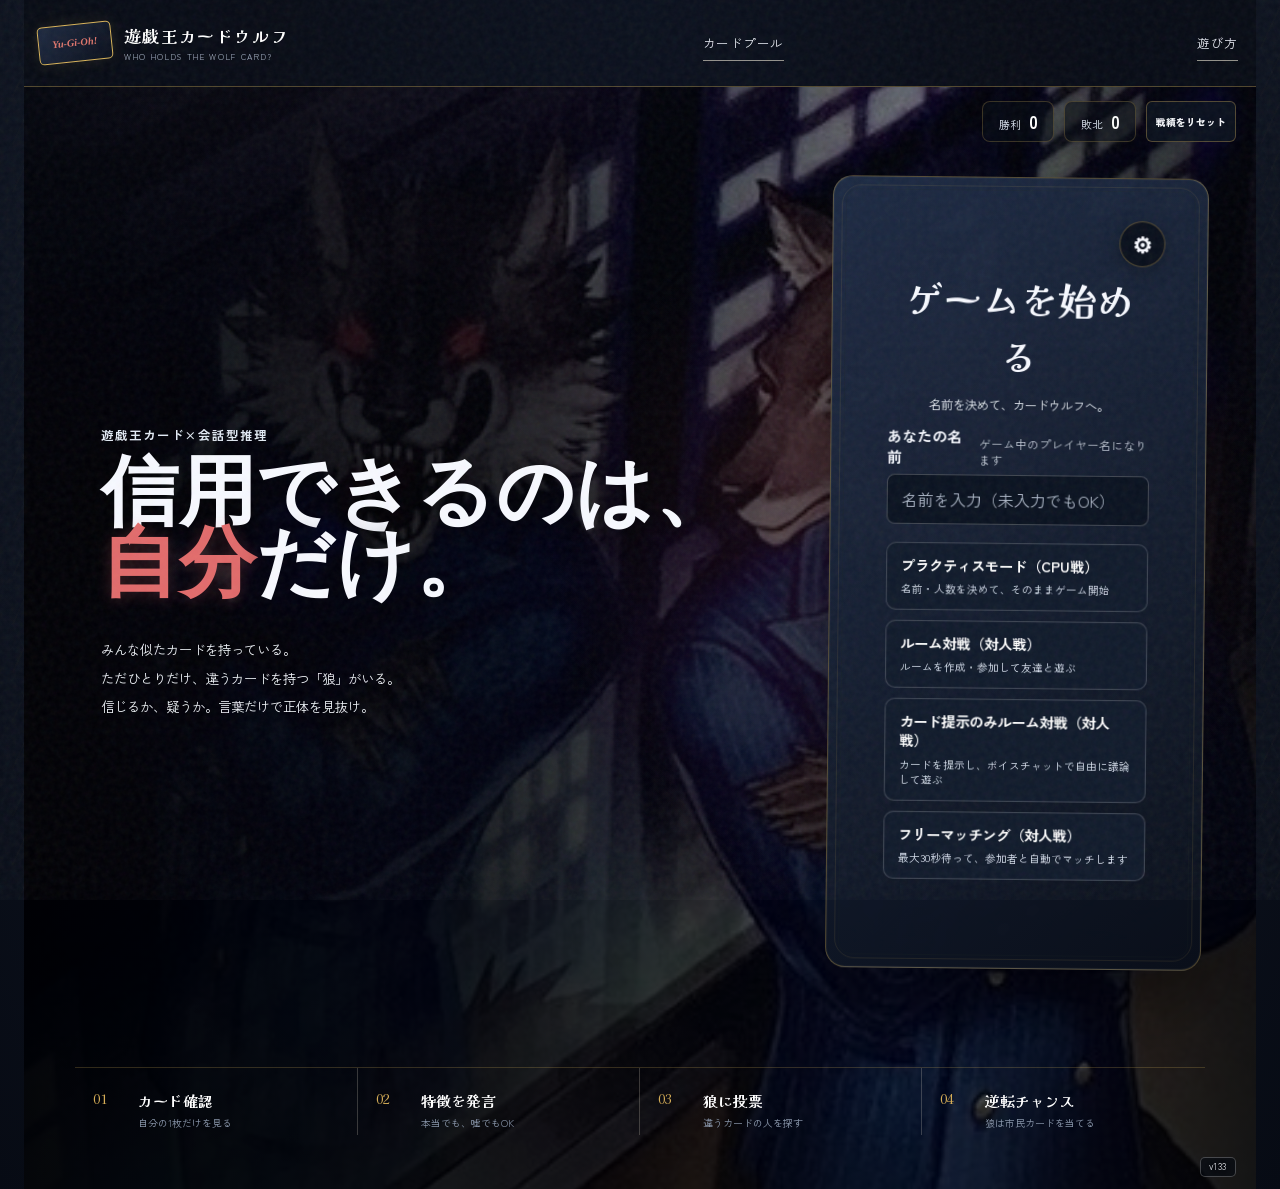
==== commit 4b67dcf6: "Add files via upload" ====
--- a/index.html
+++ b/index.html
@@ -10,7 +10,7 @@
     <link rel="preconnect" href="https://fonts.googleapis.com">
     <link rel="preconnect" href="https://fonts.gstatic.com" crossorigin>
     <link href="https://fonts.googleapis.com/css2?family=Kaisei+Decol:wght@500;700&family=Zen+Kaku+Gothic+New:wght@400;500;700&display=swap" rel="stylesheet">
-    <link rel="stylesheet" href="styles.css?v=v132">
+    <link rel="stylesheet" href="styles.css?v=v133">
 </head>
 <body>
     <div class="grain" aria-hidden="true"></div>
@@ -80,7 +80,7 @@
                 <button class="reset-score-button" id="resetScoreButton" type="button">戦績をリセット</button>
             </div>
 
-            <span class="build-version" aria-label="ゲームバージョン v132">v132</span>
+            <span class="build-version" aria-label="ゲームバージョン v133">v133</span>
 
 
             <ol class="rule-strip" aria-label="ゲームの流れ">
@@ -272,9 +272,9 @@
         <div class="pool-grid" id="poolGrid"></div>
     </dialog>
     <script src="data/cards.js"></script>
-    <script src="firebase-config.js?v=v132"></script>
-    <script src="version-check.js?v=v132"></script>
-    <script src="app.js?v=v132"></script>
-    <script src="debug.js?v=v132"></script>
+    <script src="firebase-config.js?v=v133"></script>
+    <script src="version-check.js?v=v133"></script>
+    <script src="app.js?v=v133"></script>
+    <script src="debug.js?v=v133"></script>
 </body>
 </html>
--- a/styles.css
+++ b/styles.css
@@ -2803,12 +2803,12 @@
 .clue-choice-layout .clue-menu-column{order:2;}
 @media(max-width:760px){.clue-choice-layout .quick-clue-column{order:1;}.clue-choice-layout .clue-menu-column{order:2;}.clue-choice-layout button{touch-action:pan-y;}}
 
-/* v132: Free matching is a fixed 4-player mode; never show the room max-player setting while waiting. */
+/* v133: Free matching is a fixed 4-player mode; never show the room max-player setting while waiting. */
 #onlineDialog.free-match-waiting #onlinePlayerLimitSettingRow,
 #onlineDialog.free-match-waiting #onlinePlayerLimitSettingRow * { display: none !important; }
 
 
-/* v132: mobile viewport compacting. Keep the whole game comfortably inside narrow phone screens. */
+/* v133: mobile viewport compacting. Keep the whole game comfortably inside narrow phone screens. */
 @media (max-width:760px){
   .site-header{min-height:54px!important;padding:8px 12px!important;}
   .brand-copy strong{font-size:.82rem!important;}
@@ -2855,7 +2855,7 @@
 }
 
 
-/* v132: compact mobile layout. Earlier mobile rules were additive and some
+/* v133: compact mobile layout. Earlier mobile rules were additive and some
    late overrides restored desktop-sized cards, headings, and panel spacing.
    Keep the document within the phone viewport while preserving normal scroll. */
 @media (max-width: 600px){
@@ -2946,7 +2946,7 @@
   .online-dialog .online-leave-button{padding:5px 8px!important;font-size:.55rem!important;}
 }
 
-/* v132: restore reliable document scrolling and remove the oversized mobile
+/* v133: restore reliable document scrolling and remove the oversized mobile
    overrides introduced by the recent viewport experiments. The document is
    the only vertical scroller on phones; no fixed-height main container. */
 @media (max-width: 760px){
@@ -3022,11 +3022,11 @@
   .mode-button{min-height:46px!important;}
 }
 
-/* v132: a free-match room never displays its generated internal room code. */
+/* v133: a free-match room never displays its generated internal room code. */
 #onlineDialog.free-match-waiting .room-code-card,
 html[data-free-matched-room="true"] #onlineDialog .room-code-card{display:none!important;}
 
-/* v132: definitive mobile layout/scroll restoration.
+/* v133: definitive mobile layout/scroll restoration.
    Earlier revisions accumulated several contradictory mobile rules, including
    a fixed-height <main> scroll container. On iOS that made the page feel
    stuck and also enlarged the setup screen through nested viewport sizing.
@@ -3141,7 +3141,7 @@
   .mode-button span{font-size:.46rem!important;}
 }
 
-/* v132: mobile viewport/scroll stabilization.
+/* v133: mobile viewport/scroll stabilization.
    The previous mobile rules accumulated conflicting sizes and, more
    importantly, kept the hero text in nowrap/overflow-hidden containers.
    On iOS that made the page feel wider than the viewport and could make a
@@ -3368,7 +3368,7 @@
 }
 
 
-/* v132: mobile setup width, settings placement, and decorative-corner cleanup */
+/* v133: mobile setup width, settings placement, and decorative-corner cleanup */
 .corner{display:none!important;}
 @media (max-width:760px){
   .site-header,
@@ -3409,7 +3409,7 @@
   .mode-button span{font-size:.47rem!important;}
 }
 
-/* v132: mobile card presentation/readability. Keep desktop sizing unchanged. */
+/* v133: mobile card presentation/readability. Keep desktop sizing unchanged. */
 @media (max-width: 760px){
   .game-top-row .your-card-panel .playing-card.ygo{
     width:min(100%,320px)!important;
@@ -3466,7 +3466,7 @@
 }
 
 
-/* v132: slightly narrower mobile shell without changing desktop layout. */
+/* v133: slightly narrower mobile shell without changing desktop layout. */
 @media (max-width:760px){
   .site-header,
   .setup-screen,
@@ -3485,7 +3485,7 @@
 }
 
 
-/* v132: use the mobile viewport width; retain the v130 compact layout without side gutters. */
+/* v133: use the mobile viewport width; retain the v130 compact layout without side gutters. */
 @media (max-width:760px){
   .site-header,
   .setup-screen,
@@ -3499,7 +3499,7 @@
 }
 
 
-/* v132: use the full mobile width for TABLE TALK and give the message text more room. */
+/* v133: use the full mobile width for TABLE TALK and give the message text more room. */
 @media (max-width:760px){
   .talk-log{
     width:100%!important;
@@ -3539,3 +3539,41 @@
     gap:5px!important;
   }
 }
+
+
+/* v133: mobile TABLE TALK log text must use the third grid column.
+   An older max-width:440px rule placed .log-entry p in column 2; with the
+   mobile three-column layout that constrained the message to the narrow
+   player-name column and caused excessive vertical wrapping. */
+@media (max-width:760px){
+  .talk-log{
+    grid-template-columns:60px minmax(0,1fr)!important;
+    gap:6px!important;
+  }
+  .log-entry{
+    grid-template-columns:18px 50px minmax(0,1fr)!important;
+    gap:5px!important;
+  }
+  .log-entry strong{
+    grid-column:2!important;
+    min-width:0!important;
+  }
+  .log-entry p{
+    grid-column:3!important;
+    min-width:0!important;
+    width:auto!important;
+    max-width:none!important;
+    overflow-wrap:anywhere!important;
+    word-break:normal!important;
+  }
+}
+@media (max-width:420px){
+  .talk-log{
+    grid-template-columns:60px minmax(0,1fr)!important;
+    gap:5px!important;
+  }
+  .log-entry{
+    grid-template-columns:18px 48px minmax(0,1fr)!important;
+    gap:4px!important;
+  }
+}
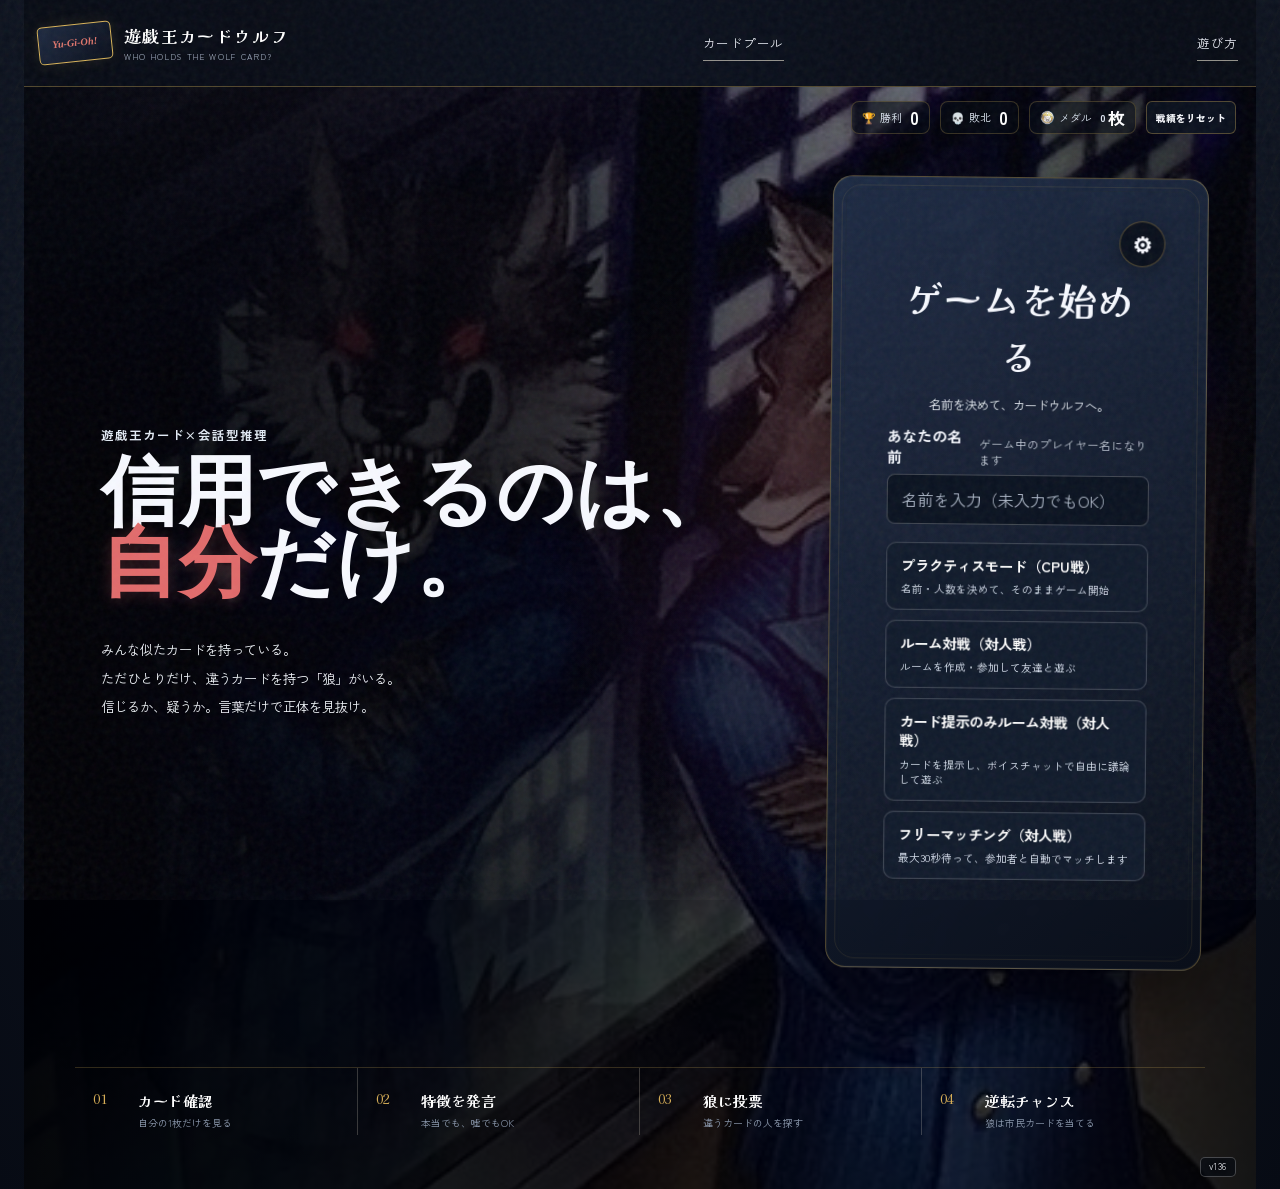
==== commit e6d2d860: "Add files via upload" ====
--- a/index.html
+++ b/index.html
@@ -10,7 +10,7 @@
     <link rel="preconnect" href="https://fonts.googleapis.com">
     <link rel="preconnect" href="https://fonts.gstatic.com" crossorigin>
     <link href="https://fonts.googleapis.com/css2?family=Kaisei+Decol:wght@500;700&family=Zen+Kaku+Gothic+New:wght@400;500;700&display=swap" rel="stylesheet">
-    <link rel="stylesheet" href="styles.css?v=v133">
+    <link rel="stylesheet" href="styles.css?v=v136">
 </head>
 <body>
     <div class="grain" aria-hidden="true"></div>
@@ -75,12 +75,13 @@
             </div>
 
             <div class="setup-score setup-score-floating" aria-label="戦績">
-                <div><span>勝利</span><strong id="winCount">0</strong></div>
-                <div><span>敗北</span><strong id="lossCount">0</strong></div>
+                <div class="record-item"><span class="record-label"><span class="record-icon" aria-hidden="true">🏆</span>勝利</span><strong id="winCount">0</strong></div>
+                <div class="record-item"><span class="record-label"><span class="record-icon" aria-hidden="true">💀</span>敗北</span><strong id="lossCount">0</strong></div>
+                <div class="record-item"><span class="record-label"><img class="medal-icon" src="assets/medal-icon.png" alt="">メダル</span><strong><span id="medalCount">0</span>枚</strong></div>
                 <button class="reset-score-button" id="resetScoreButton" type="button">戦績をリセット</button>
             </div>
 
-            <span class="build-version" aria-label="ゲームバージョン v133">v133</span>
+            <span class="build-version" aria-label="ゲームバージョン v136">v136</span>
 
 
             <ol class="rule-strip" aria-label="ゲームの流れ">
@@ -99,8 +100,9 @@
                 </div>
                 <div class="game-heading-actions">
                     <div class="game-score" aria-label="戦績">
-                        <div><span>勝利</span><strong id="gameWinCount">0</strong></div>
-                        <div><span>敗北</span><strong id="gameLossCount">0</strong></div>
+                        <div class="record-item"><span class="record-label"><span class="record-icon" aria-hidden="true">🏆</span>勝利</span><strong id="gameWinCount">0</strong></div>
+                        <div class="record-item"><span class="record-label"><span class="record-icon" aria-hidden="true">💀</span>敗北</span><strong id="gameLossCount">0</strong></div>
+                        <div class="record-item"><span class="record-label"><img class="medal-icon" src="assets/medal-icon.png" alt="">メダル</span><strong><span id="gameMedalCount">0</span>枚</strong></div>
                     </div>
                     <button class="text-button" id="restartButton" type="button">部屋を退出</button>
                 </div>
@@ -272,9 +274,9 @@
         <div class="pool-grid" id="poolGrid"></div>
     </dialog>
     <script src="data/cards.js"></script>
-    <script src="firebase-config.js?v=v133"></script>
-    <script src="version-check.js?v=v133"></script>
-    <script src="app.js?v=v133"></script>
-    <script src="debug.js?v=v133"></script>
+    <script src="firebase-config.js?v=v136"></script>
+    <script src="version-check.js?v=v136"></script>
+    <script src="app.js?v=v136"></script>
+    <script src="debug.js?v=v136"></script>
 </body>
 </html>
--- a/styles.css
+++ b/styles.css
@@ -3577,3 +3577,40 @@
     gap:4px!important;
   }
 }
+
+
+/* v136: medal reward display */
+.setup-score-floating>div,.game-score>div{min-width:76px;}
+@media(max-width:640px){.setup-score-floating>div{min-width:64px!important;}.game-score>div{min-width:58px!important;}}
+
+/* v136: record icons, medal image, and reward display */
+.record-item .record-label{display:inline-flex;align-items:center;justify-content:center;gap:4px;white-space:nowrap;}
+.record-icon{font-size:1em;line-height:1;}
+.medal-icon{width:1.35em;height:1.35em;object-fit:contain;vertical-align:-0.25em;flex:none;}
+.setup-score-floating .record-item strong,.game-score .record-item strong{display:inline-flex;align-items:center;gap:2px;}
+.reward-message{display:inline-flex!important;align-items:center;justify-content:center;gap:5px;margin-top:9px;font-size:.95rem;color:#ffe28a;}
+.reward-message .medal-icon{width:1.5em;height:1.5em;vertical-align:middle;}
+
+
+/* v136: center-align the record contents and keep icon/text vertically centered. */
+.setup-score-floating>div,
+.game-score>div{
+  align-items:center!important;
+  justify-content:center!important;
+  text-align:center!important;
+}
+.setup-score-floating .record-label,
+.game-score .record-label{
+  display:inline-flex!important;
+  align-items:center!important;
+  justify-content:center!important;
+  text-align:center!important;
+  line-height:1!important;
+}
+.setup-score-floating .record-item strong,
+.game-score .record-item strong{
+  align-items:center!important;
+  justify-content:center!important;
+  text-align:center!important;
+  line-height:1!important;
+}
